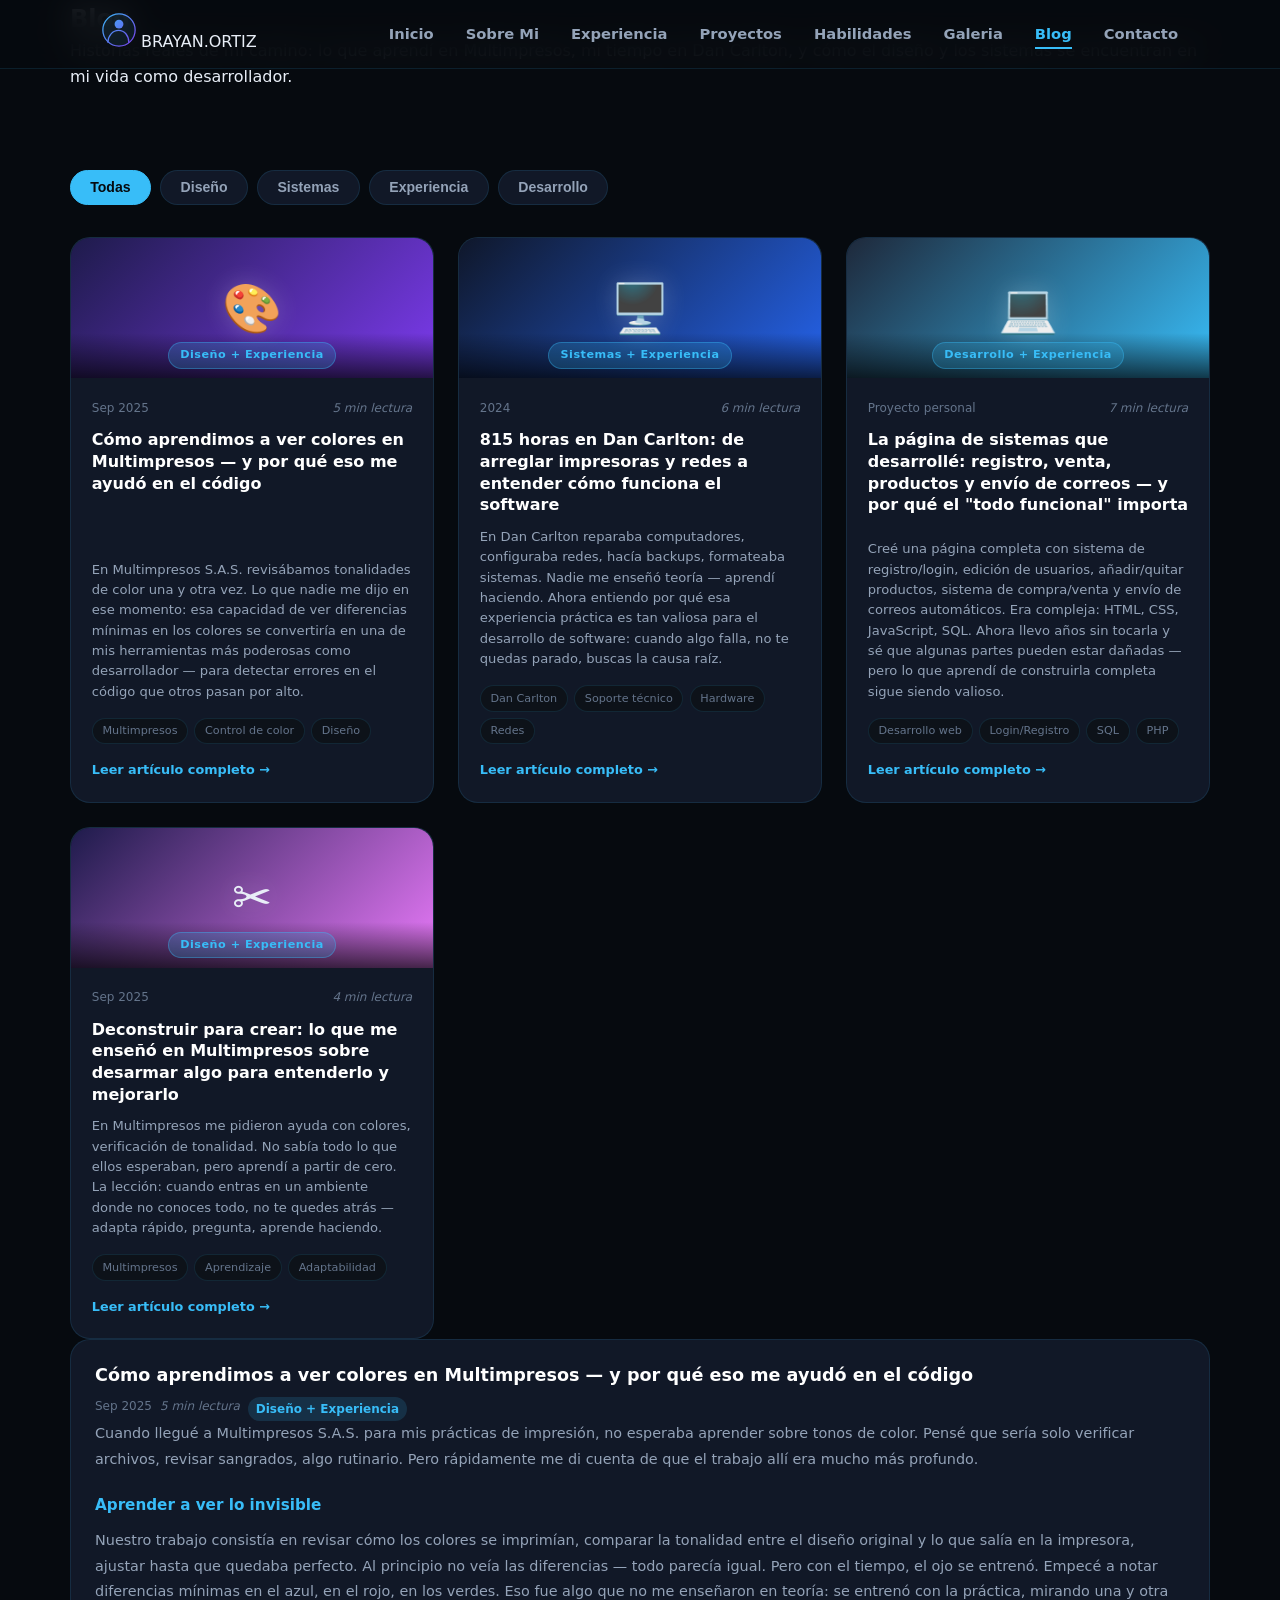
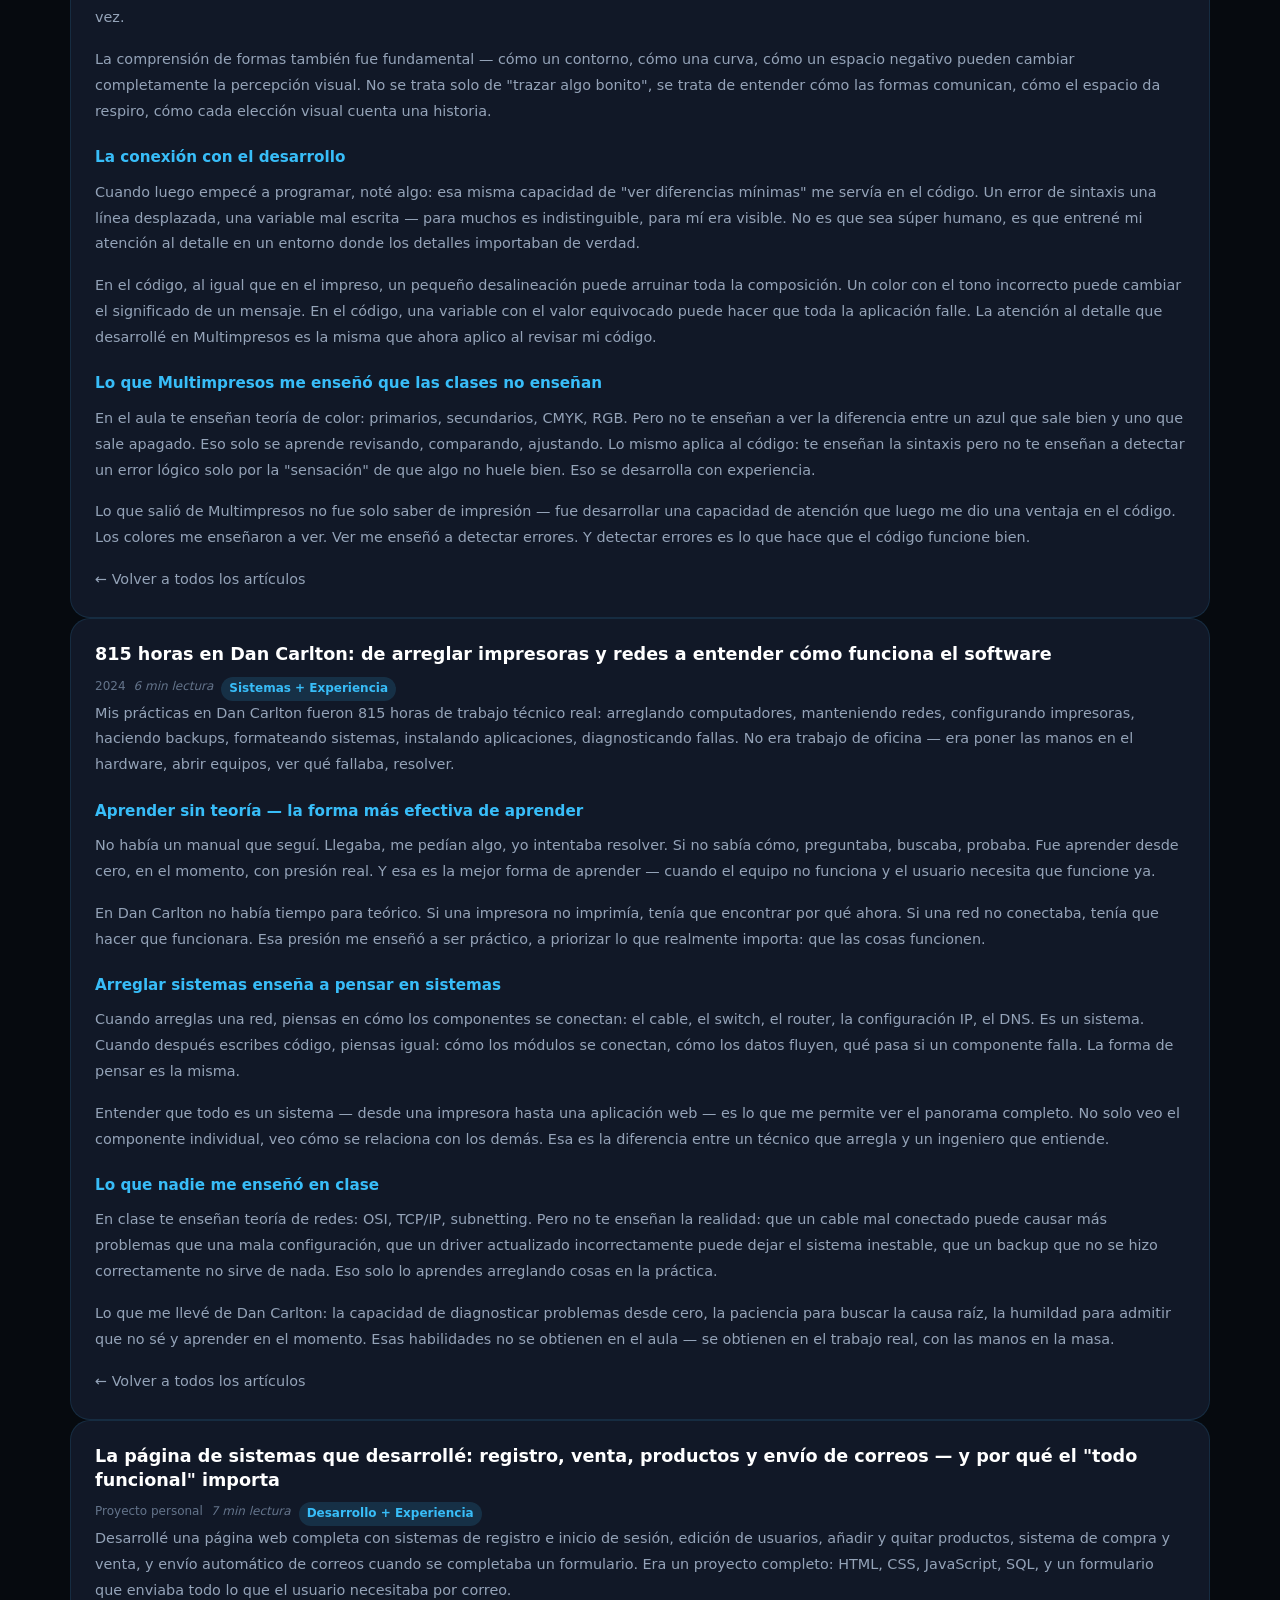
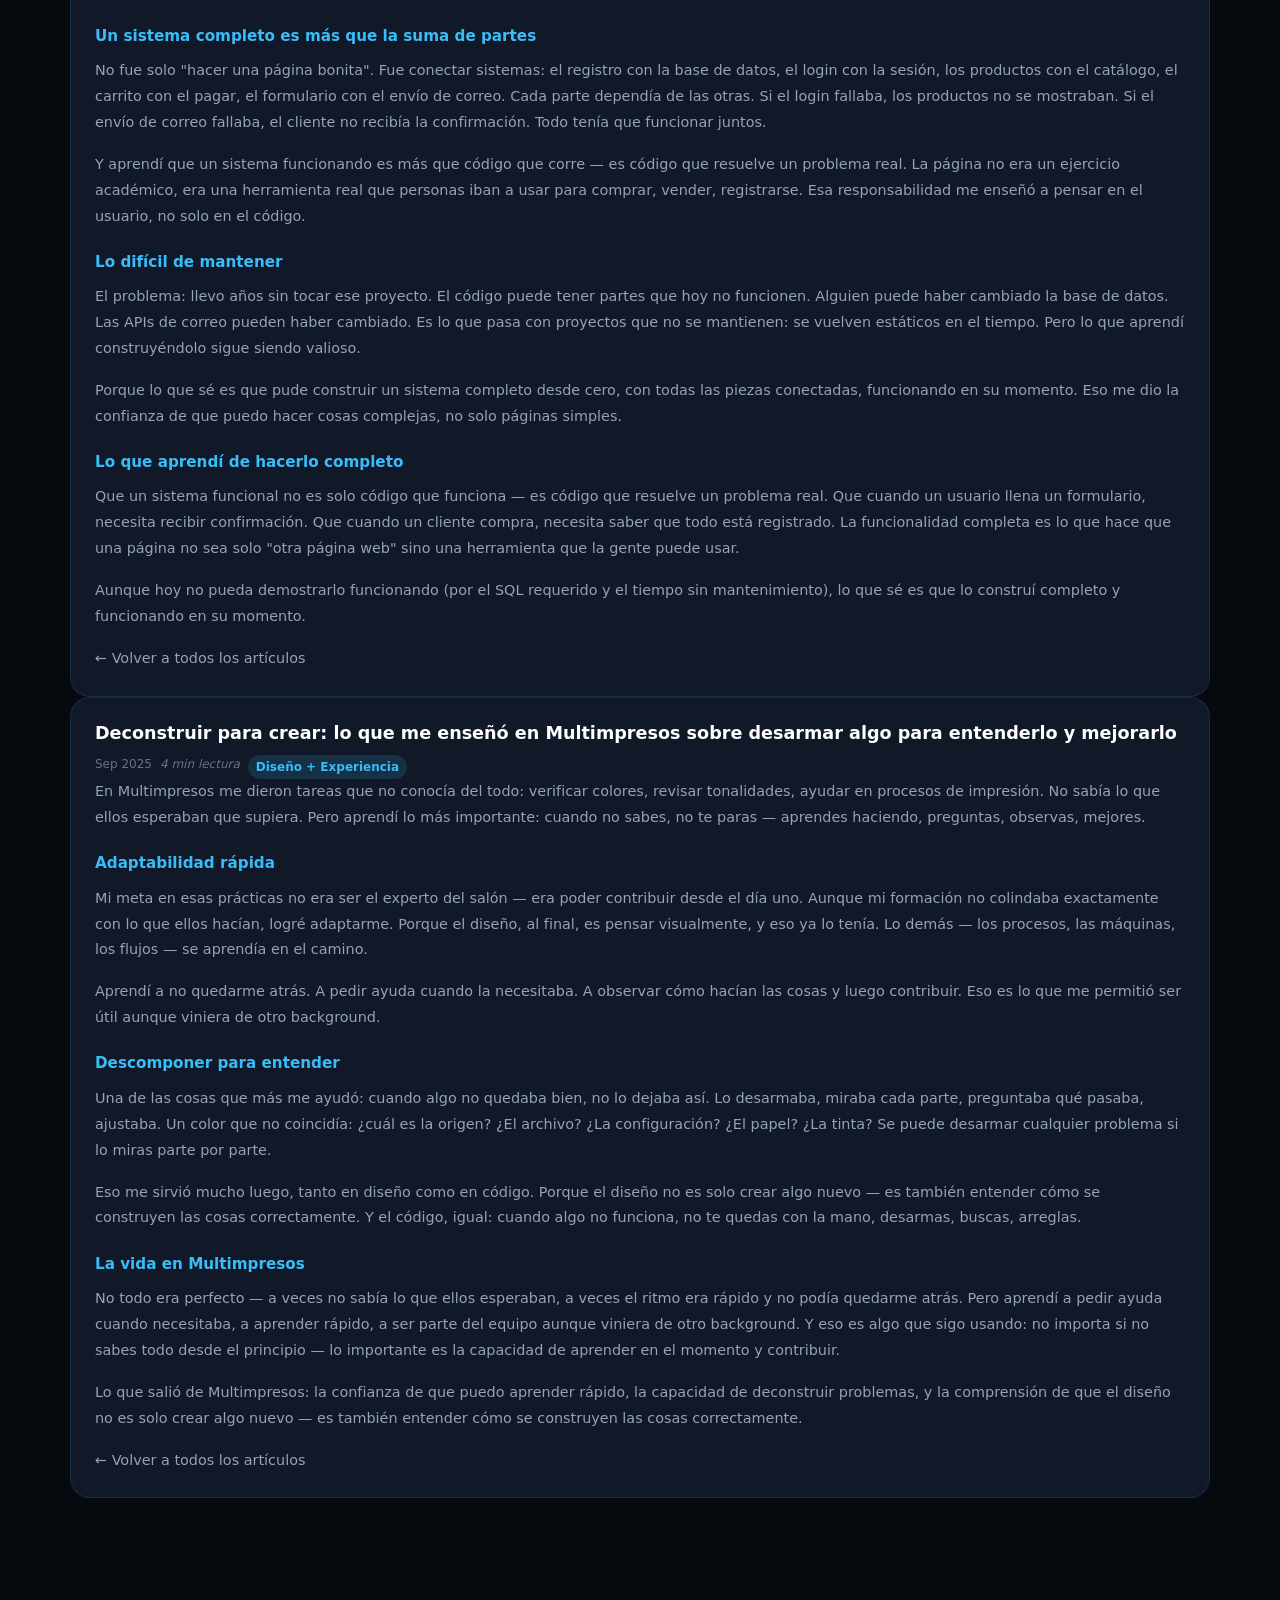
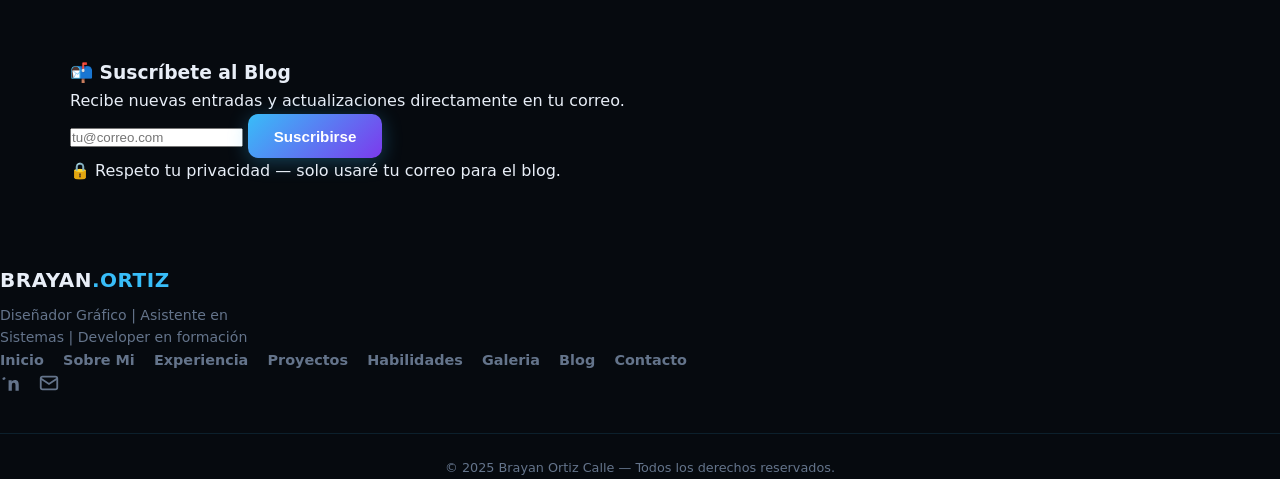
==== blog.html @ 1d266b4c "🔧 Formulario funcional: cambiar Formspree por FormSubmit.co (funciona sin registro, envía directo al" ====
<!DOCTYPE html>
<html lang="es">
<head>
    <meta charset="UTF-8">
    <meta name="viewport" content="width=device-width, initial-scale=1.0">
    <title>Blog — Brayan Ortiz Calle</title>
    <meta name="description" content="Blog de Brayan Ortiz Calle — Experiencias reales: mis prácticas en Multimpresos S.A.S., Dan Carlton, y mi camino entre el diseño gráfico y el desarrollo de software.">
    <link rel="canonical" href="https://brayanortiz906-lab.github.io/brayanortiz906.github.io/blog.html">
    <link rel="stylesheet" href="css/style.css?v=2">
    <meta property="og:title" content="Blog — Brayan Ortiz Calle">
    <meta property="og:description" content="Stories from my real-world experience in design and systems.">
    <meta property="og:type" content="website">
</head>
<body>
    <nav class="navbar">
        <div class="nav-container">
            <a href="index.html" class="nav-logo-link" aria-label="Brayan Ortiz Calle — Inicio">
                <svg class="nav-logo-icon" viewBox="0 0 40 40" width="34" height="34" aria-hidden="true">
                    <defs>
                        <linearGradient id="lg" x1="0" y1="0" x2="40" y2="40" gradientUnits="userSpaceOnUse">
                            <stop offset="0" stop-color="#38bdf8"/>
                            <stop offset="1" stop-color="#7c3aed"/>
                        </linearGradient>
                    </defs>
                    <circle cx="20" cy="20" r="19" stroke="url(#lg)" stroke-width="1.5" fill="rgba(56,189,248,0.08)"/>
                    <circle cx="20" cy="13" r="5.2" fill="url(#lg)"/>
                    <path d="M7 34.5c.1-8 5.6-14 12.5-14s12 5.9 12 13.9" stroke="url(#lg)" stroke-width="1.5" stroke-linecap="round" fill="none"/>
                </svg>
                <span class="nav-logo-text">BRAYAN<span>.ORTIZ</span></span>
            </a>
            <button class="hamburger" id="hamburger" aria-label="Menu">
                <span></span><span></span><span></span>
            </button>
            <ul class="nav-menu" id="navMenu">
                <li><a href="index.html">Inicio</a></li>
                <li><a href="sobre-mi.html">Sobre Mi</a></li>
                <li><a href="experiencia.html">Experiencia</a></li>
                <li><a href="proyectos.html">Proyectos</a></li>
                <li><a href="habilidades.html">Habilidades</a></li>
                <li><a href="galeria.html">Galeria</a></li>
                <li><a href="blog.html" class="active">Blog</a></li>
                <li><a href="contacto.html">Contacto</a></li>
            </ul>
        </div>
    </nav>

    <section class="blog-hero">
        <div class="container">
            <div class="blog-hero-content">
                <h1>Blog</h1>
                <p>Historias reales de mi camino: lo que aprendí en Multimpresos, mi tiempo en Dan Carlton, y cómo el diseño y los sistemas se encuentran en mi vida como desarrollador.</p>
            </div>
        </div>
    </section>

    <section class="section blog-section">
        <div class="container">
            <div class="blog-filters">
                <button class="filter-btn active" data-filter="all">Todas</button>
                <button class="filter-btn" data-filter="diseno">Diseño</button>
                <button class="filter-btn" data-filter="sistemas">Sistemas</button>
                <button class="filter-btn" data-filter="experiencia">Experiencia</button>
                <button class="filter-btn" data-filter="desarrollo">Desarrollo</button>
            </div>

            <div class="blog-grid">
                <article class="blog-card" data-category="diseno experiencia">
                    <div class="blog-card-img" style="background: linear-gradient(135deg, #1e1b4b, #7c3aed);">
                        <span class="blog-icon">🎨</span>
                        <div class="blog-img-overlay">
                            <span class="blog-category-badge">Diseño + Experiencia</span>
                        </div>
                    </div>
                    <div class="blog-card-content">
                        <div class="blog-meta">
                            <span class="blog-date">Sep 2025</span>
                            <span class="blog-read-time">5 min lectura</span>
                        </div>
                        <h3>Cómo aprendimos a ver colores en Multimpresos — y por qué eso me ayudó en el código</h3>
                        <p class="blog-excerpt">
                            En Multimpresos S.A.S. revisábamos tonalidades de color una y otra vez. Lo que nadie me dijo en ese momento: esa capacidad de ver diferencias mínimas en los colores se convertiría en una de mis herramientas más poderosas como desarrollador — para detectar errores en el código que otros pasan por alto.
                        </p>
                        <div class="blog-tags">
                            <span class="blog-tag">Multimpresos</span>
                            <span class="blog-tag">Control de color</span>
                            <span class="blog-tag">Diseño</span>
                        </div>
                        <a href="#art1" class="blog-read-more" onclick="history.back(); return false;">Leer artículo completo →</a>
                    </div>
                </article>
                <article class="blog-card" data-category="sistemas experiencia">
                    <div class="blog-card-img" style="background: linear-gradient(135deg, #0f172a, #2563eb);">
                        <span class="blog-icon">🖥️</span>
                        <div class="blog-img-overlay">
                            <span class="blog-category-badge">Sistemas + Experiencia</span>
                        </div>
                    </div>
                    <div class="blog-card-content">
                        <div class="blog-meta">
                            <span class="blog-date">2024</span>
                            <span class="blog-read-time">6 min lectura</span>
                        </div>
                        <h3>815 horas en Dan Carlton: de arreglar impresoras y redes a entender cómo funciona el software</h3>
                        <p class="blog-excerpt">
                            En Dan Carlton reparaba computadores, configuraba redes, hacía backups, formateaba sistemas. Nadie me enseñó teoría — aprendí haciendo. Ahora entiendo por qué esa experiencia práctica es tan valiosa para el desarrollo de software: cuando algo falla, no te quedas parado, buscas la causa raíz.
                        </p>
                        <div class="blog-tags">
                            <span class="blog-tag">Dan Carlton</span>
                            <span class="blog-tag">Soporte técnico</span>
                            <span class="blog-tag">Hardware</span>
                            <span class="blog-tag">Redes</span>
                        </div>
                        <a href="#art2" class="blog-read-more" onclick="history.back(); return false;">Leer artículo completo →</a>
                    </div>
                </article>
                <article class="blog-card" data-category="desarrollo experiencia">
                    <div class="blog-card-img" style="background: linear-gradient(135deg, #1e293b, #38bdf8);">
                        <span class="blog-icon">💻</span>
                        <div class="blog-img-overlay">
                            <span class="blog-category-badge">Desarrollo + Experiencia</span>
                        </div>
                    </div>
                    <div class="blog-card-content">
                        <div class="blog-meta">
                            <span class="blog-date">Proyecto personal</span>
                            <span class="blog-read-time">7 min lectura</span>
                        </div>
                        <h3>La página de sistemas que desarrollé: registro, venta, productos y envío de correos — y por qué el "todo funcional" importa</h3>
                        <p class="blog-excerpt">
                            Creé una página completa con sistema de registro/login, edición de usuarios, añadir/quitar productos, sistema de compra/venta y envío de correos automáticos. Era compleja: HTML, CSS, JavaScript, SQL. Ahora llevo años sin tocarla y sé que algunas partes pueden estar dañadas — pero lo que aprendí de construirla completa sigue siendo valioso.
                        </p>
                        <div class="blog-tags">
                            <span class="blog-tag">Desarrollo web</span>
                            <span class="blog-tag">Login/Registro</span>
                            <span class="blog-tag">SQL</span>
                            <span class="blog-tag">PHP</span>
                        </div>
                        <a href="#art3" class="blog-read-more" onclick="history.back(); return false;">Leer artículo completo →</a>
                    </div>
                </article>
                <article class="blog-card" data-category="diseno experiencia">
                    <div class="blog-card-img" style="background: linear-gradient(135deg, #1e1b4b, #e879f9);">
                        <span class="blog-icon">✂️</span>
                        <div class="blog-img-overlay">
                            <span class="blog-category-badge">Diseño + Experiencia</span>
                        </div>
                    </div>
                    <div class="blog-card-content">
                        <div class="blog-meta">
                            <span class="blog-date">Sep 2025</span>
                            <span class="blog-read-time">4 min lectura</span>
                        </div>
                        <h3>Deconstruir para crear: lo que me enseñó en Multimpresos sobre desarmar algo para entenderlo y mejorarlo</h3>
                        <p class="blog-excerpt">
                            En Multimpresos me pidieron ayuda con colores, verificación de tonalidad. No sabía todo lo que ellos esperaban, pero aprendí a partir de cero. La lección: cuando entras en un ambiente donde no conoces todo, no te quedes atrás — adapta rápido, pregunta, aprende haciendo.
                        </p>
                        <div class="blog-tags">
                            <span class="blog-tag">Multimpresos</span>
                            <span class="blog-tag">Aprendizaje</span>
                            <span class="blog-tag">Adaptabilidad</span>
                        </div>
                        <a href="#art4" class="blog-read-more" onclick="history.back(); return false;">Leer artículo completo →</a>
                    </div>
                </article>
            </div>

            <div class="blog-full-articles">
                <article class="full-article" id="art1">
                    <h2>Cómo aprendimos a ver colores en Multimpresos — y por qué eso me ayudó en el código</h2>
                    <div class="article-meta-full">
                        <span class="blog-date">Sep 2025</span>
                        <span class="blog-read-time">5 min lectura</span>
                        <span class="blog-category">Diseño + Experiencia</span>
                    </div>
                    <div class="article-body">
                        <p>Cuando llegué a Multimpresos S.A.S. para mis prácticas de impresión, no esperaba aprender sobre tonos de color. Pensé que sería solo verificar archivos, revisar sangrados, algo rutinario. Pero rápidamente me di cuenta de que el trabajo allí era mucho más profundo.</p>
                        <h3>Aprender a ver lo invisible</h3>
                        <p>Nuestro trabajo consistía en revisar cómo los colores se imprimían, comparar la tonalidad entre el diseño original y lo que salía en la impresora, ajustar hasta que quedaba perfecto. Al principio no veía las diferencias — todo parecía igual. Pero con el tiempo, el ojo se entrenó. Empecé a notar diferencias mínimas en el azul, en el rojo, en los verdes. Eso fue algo que no me enseñaron en teoría: se entrenó con la práctica, mirando una y otra vez.</p>
                        <p>La comprensión de formas también fue fundamental — cómo un contorno, cómo una curva, cómo un espacio negativo pueden cambiar completamente la percepción visual. No se trata solo de "trazar algo bonito", se trata de entender cómo las formas comunican, cómo el espacio da respiro, cómo cada elección visual cuenta una historia.</p>
                        <h3>La conexión con el desarrollo</h3>
                        <p>Cuando luego empecé a programar, noté algo: esa misma capacidad de "ver diferencias mínimas" me servía en el código. Un error de sintaxis una línea desplazada, una variable mal escrita — para muchos es indistinguible, para mí era visible. No es que sea súper humano, es que entrené mi atención al detalle en un entorno donde los detalles importaban de verdad.</p>
                        <p>En el código, al igual que en el impreso, un pequeño desalineación puede arruinar toda la composición. Un color con el tono incorrecto puede cambiar el significado de un mensaje. En el código, una variable con el valor equivocado puede hacer que toda la aplicación falle. La atención al detalle que desarrollé en Multimpresos es la misma que ahora aplico al revisar mi código.</p>
                        <h3>Lo que Multimpresos me enseñó que las clases no enseñan</h3>
                        <p>En el aula te enseñan teoría de color: primarios, secundarios, CMYK, RGB. Pero no te enseñan a ver la diferencia entre un azul que sale bien y uno que sale apagado. Eso solo se aprende revisando, comparando, ajustando. Lo mismo aplica al código: te enseñan la sintaxis pero no te enseñan a detectar un error lógico solo por la "sensación" de que algo no huele bien. Eso se desarrolla con experiencia.</p>
                        <p>Lo que salió de Multimpresos no fue solo saber de impresión — fue desarrollar una capacidad de atención que luego me dio una ventaja en el código. Los colores me enseñaron a ver. Ver me enseñó a detectar errores. Y detectar errores es lo que hace que el código funcione bien.</p>
                        <a href="#" class="article-back" onclick="history.back(); return false;">← Volver a todos los artículos</a>
                    </div>
                </article>
                <article class="full-article" id="art2">
                    <h2>815 horas en Dan Carlton: de arreglar impresoras y redes a entender cómo funciona el software</h2>
                    <div class="article-meta-full">
                        <span class="blog-date">2024</span>
                        <span class="blog-read-time">6 min lectura</span>
                        <span class="blog-category">Sistemas + Experiencia</span>
                    </div>
                    <div class="article-body">
                        <p>Mis prácticas en Dan Carlton fueron 815 horas de trabajo técnico real: arreglando computadores, manteniendo redes, configurando impresoras, haciendo backups, formateando sistemas, instalando aplicaciones, diagnosticando fallas. No era trabajo de oficina — era poner las manos en el hardware, abrir equipos, ver qué fallaba, resolver.</p>
                        <h3>Aprender sin teoría — la forma más efectiva de aprender</h3>
                        <p>No había un manual que seguí. Llegaba, me pedían algo, yo intentaba resolver. Si no sabía cómo, preguntaba, buscaba, probaba. Fue aprender desde cero, en el momento, con presión real. Y esa es la mejor forma de aprender — cuando el equipo no funciona y el usuario necesita que funcione ya.</p>
                        <p>En Dan Carlton no había tiempo para teórico. Si una impresora no imprimía, tenía que encontrar por qué ahora. Si una red no conectaba, tenía que hacer que funcionara. Esa presión me enseñó a ser práctico, a priorizar lo que realmente importa: que las cosas funcionen.</p>
                        <h3>Arreglar sistemas enseña a pensar en sistemas</h3>
                        <p>Cuando arreglas una red, piensas en cómo los componentes se conectan: el cable, el switch, el router, la configuración IP, el DNS. Es un sistema. Cuando después escribes código, piensas igual: cómo los módulos se conectan, cómo los datos fluyen, qué pasa si un componente falla. La forma de pensar es la misma.</p>
                        <p>Entender que todo es un sistema — desde una impresora hasta una aplicación web — es lo que me permite ver el panorama completo. No solo veo el componente individual, veo cómo se relaciona con los demás. Esa es la diferencia entre un técnico que arregla y un ingeniero que entiende.</p>
                        <h3>Lo que nadie me enseñó en clase</h3>
                        <p>En clase te enseñan teoría de redes: OSI, TCP/IP, subnetting. Pero no te enseñan la realidad: que un cable mal conectado puede causar más problemas que una mala configuración, que un driver actualizado incorrectamente puede dejar el sistema inestable, que un backup que no se hizo correctamente no sirve de nada. Eso solo lo aprendes arreglando cosas en la práctica.</p>
                        <p>Lo que me llevé de Dan Carlton: la capacidad de diagnosticar problemas desde cero, la paciencia para buscar la causa raíz, la humildad para admitir que no sé y aprender en el momento. Esas habilidades no se obtienen en el aula — se obtienen en el trabajo real, con las manos en la masa.</p>
                        <a href="#" class="article-back" onclick="history.back(); return false;">← Volver a todos los artículos</a>
                    </div>
                </article>
                <article class="full-article" id="art3">
                    <h2>La página de sistemas que desarrollé: registro, venta, productos y envío de correos — y por qué el "todo funcional" importa</h2>
                    <div class="article-meta-full">
                        <span class="blog-date">Proyecto personal</span>
                        <span class="blog-read-time">7 min lectura</span>
                        <span class="blog-category">Desarrollo + Experiencia</span>
                    </div>
                    <div class="article-body">
                        <p>Desarrollé una página web completa con sistemas de registro e inicio de sesión, edición de usuarios, añadir y quitar productos, sistema de compra y venta, y envío automático de correos cuando se completaba un formulario. Era un proyecto completo: HTML, CSS, JavaScript, SQL, y un formulario que enviaba todo lo que el usuario necesitaba por correo.</p>
                        <h3>Un sistema completo es más que la suma de partes</h3>
                        <p>No fue solo "hacer una página bonita". Fue conectar sistemas: el registro con la base de datos, el login con la sesión, los productos con el catálogo, el carrito con el pagar, el formulario con el envío de correo. Cada parte dependía de las otras. Si el login fallaba, los productos no se mostraban. Si el envío de correo fallaba, el cliente no recibía la confirmación. Todo tenía que funcionar juntos.</p>
                        <p>Y aprendí que un sistema funcionando es más que código que corre — es código que resuelve un problema real. La página no era un ejercicio académico, era una herramienta real que personas iban a usar para comprar, vender, registrarse. Esa responsabilidad me enseñó a pensar en el usuario, no solo en el código.</p>
                        <h3>Lo difícil de mantener</h3>
                        <p>El problema: llevo años sin tocar ese proyecto. El código puede tener partes que hoy no funcionen. Alguien puede haber cambiado la base de datos. Las APIs de correo pueden haber cambiado. Es lo que pasa con proyectos que no se mantienen: se vuelven estáticos en el tiempo. Pero lo que aprendí construyéndolo sigue siendo valioso.</p>
                        <p>Porque lo que sé es que pude construir un sistema completo desde cero, con todas las piezas conectadas, funcionando en su momento. Eso me dio la confianza de que puedo hacer cosas complejas, no solo páginas simples.</p>
                        <h3>Lo que aprendí de hacerlo completo</h3>
                        <p>Que un sistema funcional no es solo código que funciona — es código que resuelve un problema real. Que cuando un usuario llena un formulario, necesita recibir confirmación. Que cuando un cliente compra, necesita saber que todo está registrado. La funcionalidad completa es lo que hace que una página no sea solo "otra página web" sino una herramienta que la gente puede usar.</p>
                        <p>Aunque hoy no pueda demostrarlo funcionando (por el SQL requerido y el tiempo sin mantenimiento), lo que sé es que lo construí completo y funcionando en su momento.</p>
                        <a href="#" class="article-back" onclick="history.back(); return false;">← Volver a todos los artículos</a>
                    </div>
                </article>
                <article class="full-article" id="art4">
                    <h2>Deconstruir para crear: lo que me enseñó en Multimpresos sobre desarmar algo para entenderlo y mejorarlo</h2>
                    <div class="article-meta-full">
                        <span class="blog-date">Sep 2025</span>
                        <span class="blog-read-time">4 min lectura</span>
                        <span class="blog-category">Diseño + Experiencia</span>
                    </div>
                    <div class="article-body">
                        <p>En Multimpresos me dieron tareas que no conocía del todo: verificar colores, revisar tonalidades, ayudar en procesos de impresión. No sabía lo que ellos esperaban que supiera. Pero aprendí lo más importante: cuando no sabes, no te paras — aprendes haciendo, preguntas, observas, mejores.</p>
                        <h3>Adaptabilidad rápida</h3>
                        <p>Mi meta en esas prácticas no era ser el experto del salón — era poder contribuir desde el día uno. Aunque mi formación no colindaba exactamente con lo que ellos hacían, logré adaptarme. Porque el diseño, al final, es pensar visualmente, y eso ya lo tenía. Lo demás — los procesos, las máquinas, los flujos — se aprendía en el camino.</p>
                        <p>Aprendí a no quedarme atrás. A pedir ayuda cuando la necesitaba. A observar cómo hacían las cosas y luego contribuir. Eso es lo que me permitió ser útil aunque viniera de otro background.</p>
                        <h3>Descomponer para entender</h3>
                        <p>Una de las cosas que más me ayudó: cuando algo no quedaba bien, no lo dejaba así. Lo desarmaba, miraba cada parte, preguntaba qué pasaba, ajustaba. Un color que no coincidía: ¿cuál es la origen? ¿El archivo? ¿La configuración? ¿El papel? ¿La tinta? Se puede desarmar cualquier problema si lo miras parte por parte.</p>
                        <p>Eso me sirvió mucho luego, tanto en diseño como en código. Porque el diseño no es solo crear algo nuevo — es también entender cómo se construyen las cosas correctamente. Y el código, igual: cuando algo no funciona, no te quedas con la mano, desarmas, buscas, arreglas.</p>
                        <h3>La vida en Multimpresos</h3>
                        <p>No todo era perfecto — a veces no sabía lo que ellos esperaban, a veces el ritmo era rápido y no podía quedarme atrás. Pero aprendí a pedir ayuda cuando necesitaba, a aprender rápido, a ser parte del equipo aunque viniera de otro background. Y eso es algo que sigo usando: no importa si no sabes todo desde el principio — lo importante es la capacidad de aprender en el momento y contribuir.</p>
                        <p>Lo que salió de Multimpresos: la confianza de que puedo aprender rápido, la capacidad de deconstruir problemas, y la comprensión de que el diseño no es solo crear algo nuevo — es también entender cómo se construyen las cosas correctamente.</p>
                        <a href="#" class="article-back" onclick="history.back(); return false;">← Volver a todos los artículos</a>
                    </div>
                </article>
            </div>
        </div>
    </section>

    <!-- Newsletter -->
    <section class="section newsletter-section">
        <div class="container">
            <div class="newsletter-card">
                <h3>📬 Suscríbete al Blog</h3>
                <p>Recibe nuevas entradas y actualizaciones directamente en tu correo.</p>
                <form action="https://formsubmit.co/ortizcallebrayanalejadro@gmail.com" method="POST" class="newsletter-form">
                    <input type="hidden" name="_subject" value="Nueva suscripción al blog de Brayan Ortiz Calle">
                    <input type="hidden" name="_captcha" value="false">
                    <input type="hidden" name="_next" value="https://brayanortiz906-lab.github.io/brayanortiz906.github.io/blog.html?suscrito=1">
                    <div class="newsletter-input-group">
                        <input type="email" name="email" placeholder="tu@correo.com" required class="newsletter-input">
                        <button type="submit" class="btn btn-primary newsletter-btn">Suscribirse</button>
                    </div>
                    <p class="newsletter-note">🔒 Respeto tu privacidad — solo usaré tu correo para el blog.</p>
                </form>
            </div>
        </div>
    </section>
                <div class="footer-brand">
                    <a href="index.html" class="nav-logo">BRAYAN<span>.ORTIZ</span></a>
                    <p>Diseñador Gráfico | Asistente en Sistemas | Developer en formación</p>
                </div>
                <div class="footer-links">
                    <a href="index.html">Inicio</a>
                    <a href="sobre-mi.html">Sobre Mi</a>
                    <a href="experiencia.html">Experiencia</a>
                    <a href="proyectos.html">Proyectos</a>
                    <a href="habilidades.html">Habilidades</a>
                    <a href="galeria.html">Galeria</a>
                    <a href="blog.html">Blog</a>
                    <a href="contacto.html">Contacto</a>
                </div>
                <div class="footer-social">
                    <a href="https://www.linkedin.com/in/brayan-alejandro-ortiz-calle-86077b2bb" target="_blank" rel="noopener" aria-label="LinkedIn">
                        <svg viewBox="0 0 24 24" width="22" height="22" fill="currentColor"><path d="M20.447 20.452h-3.554v-5.569c0-1.328-.027-3.037-1.852-3.037-1.853 0-2.136 1.445-2.136 2.939v5.667H9.351V9h3.414v1.561h.046c.477-.9 1.637-1.85 3.37-1.85 3.601 0 4.267 2.37 4.267 5.455v6.286zM5.337 7.433c0 .718-.587 1.291-1.351 1.291-.764 0-1.35-.573-1.35-1.291 0-.717.586-1.29.764-1.291.176-.001.351-.075.526-.182.175-.108.45-.13.696-.13.717 0 1.351.573 1.351 1.291 0 .718-.587 1.291-1.351 1.291z"/></svg>
                    </a>
                    <a href="mailto:ortizcallebrayanalejadro@gmail.com" aria-label="Email">
                        <svg viewBox="0 0 24 24" width="22" height="22" fill="none" stroke="currentColor" stroke-width="2"><rect x="3" y="5" width="18" height="14" rx="2"/><path d="M3 7l9 6 9-6"/></svg>
                    </a>
                </div>
            </div>
            <p class="footer-copy">© 2025 Brayan Ortiz Calle — Todos los derechos reservados.</p>
        </div>
    </footer>

    <script src="js/main.js"></script>
    <script src="js/blog-filters.js"></script>
</body>
</html>
---- css/style.css ----
/* ═══════════════════════════════════════
   Brayan Ortiz Calle — Portafolio V2
   Tema: Aventurero / Gaming / Vehicles
   ═══════════════════════════════════════ */

:root {
    --bg-primary: #060a0f;
    --bg-secondary: #0d1219;
    --bg-card: #111827;
    --bg-card-hover: #1a2332;
    --text-primary: #e8eef7;
    --text-secondary: #94a3b8;
    --text-muted: #64748b;
    --accent: #38bdf8;
    --accent2: #7c3aed;
    --accent3: #f59e0b;
    --accent-glow: rgba(56, 189, 248, 0.15);
    --danger: #ef4444;
    --success: #22c55e;
    --border: rgba(56, 189, 248, 0.12);
    --border-hover: rgba(56, 189, 248, 0.35);
    --radius: 14px;
    --radius-lg: 20px;
    --font-main: 'Segoe UI', system-ui, -apple-system, sans-serif;
    --max-width: 1140px;
}

/* ═══ RESET & BASE ═══ */
*, *::before, *::after { margin: 0; padding: 0; box-sizing: border-box; }
html { scroll-behavior: smooth; }
body {
    font-family: var(--font-main);
    background: var(--bg-primary);
    color: var(--text-primary);
    line-height: 1.6;
    overflow-x: hidden;
}
a { color: inherit; text-decoration: none; transition: .25s; }
img { max-width: 100%; display: block; }
ul { list-style: none; }
.container { width: 92%; max-width: var(--max-width); margin: 0 auto; }
.section { padding: 5rem 0; }

/* ═══ SCROLLBAR ═══ */
::-webkit-scrollbar { width: 8px; }
::-webkit-scrollbar-track { background: var(--bg-primary); }
::-webkit-scrollbar-thumb { background: var(--accent); border-radius: 4px; }
::-webkit-scrollbar-thumb:hover { background: var(--accent2); }

/* ═══ SELECTION ═══ */
::selection { background: var(--accent); color: var(--bg-primary); }

/* ═══ NAVBAR ═══ */
.navbar {
    position: fixed;
    top: 0;
    left: 0;
    right: 0;
    z-index: 1000;
    background: rgba(6, 10, 15, 0.85);
    backdrop-filter: blur(16px);
    border-bottom: 1px solid var(--border);
    padding: 0 0;
}
.nav-container {
    max-width: var(--max-width);
    margin: 0 auto;
    padding: 0 2rem;
    display: flex;
    align-items: center;
    justify-content: space-between;
    height: 68px;
}
.nav-logo {
    font-size: 1.25rem;
    font-weight: 800;
    letter-spacing: 0.5px;
}
.nav-logo span { color: var(--accent); }
.nav-menu { display: flex; gap: 2rem; }
.nav-menu a {
    color: var(--text-secondary);
    font-weight: 600;
    font-size: 0.92rem;
    position: relative;
    padding: 0.3rem 0;
}
.nav-menu a::after {
    content: '';
    position: absolute;
    bottom: -2px;
    left: 0;
    width: 0;
    height: 2px;
    background: var(--accent);
    transition: width .25s;
}
.nav-menu a:hover, .nav-menu a.active { color: var(--accent); }
.nav-menu a:hover::after, .nav-menu a.active::after { width: 100%; }

.hamburger {
    display: none;
    flex-direction: column;
    gap: 5px;
    cursor: pointer;
    padding: 4px;
    z-index: 1001;
}
.hamburger span {
    width: 26px;
    height: 2px;
    background: var(--text-primary);
    border-radius: 2px;
    transition: .3s;
}
.hamburger.active span:nth-child(1) { transform: rotate(45deg) translate(5px, 5px); }
.hamburger.active span:nth-child(2) { opacity: 0; }
.hamburger.active span:nth-child(3) { transform: rotate(-45deg) translate(5px, -5px); }

/* ═══ HERO ═══ */
.hero {
    min-height: 100vh;
    display: flex;
    align-items: center;
    justify-content: center;
    position: relative;
    background: var(--bg-primary);
    padding: 8rem 0 4rem;
    overflow: hidden;
}
.hero::before {
    content: '';
    position: absolute;
    top: -50%;
    left: -50%;
    width: 200%;
    height: 200%;
    background:
        radial-gradient(ellipse at 20% 50%, rgba(56, 189, 248, 0.08) 0%, transparent 50%),
        radial-gradient(ellipse at 80% 20%, rgba(124, 58, 237, 0.06) 0%, transparent 50%),
        radial-gradient(ellipse at 50% 80%, rgba(245, 158, 11, 0.05) 0%, transparent 50%);
    animation: heroBgShift 20s ease-in-out infinite alternate;
    pointer-events: none;
}
@keyframes heroBgShift {
    0% { transform: translate(0, 0) rotate(0deg); }
    100% { transform: translate(-5%, -5%) rotate(3deg); }
}

/* Particles canvas */
#particles {
    position: absolute;
    top: 0;
    left: 0;
    width: 100%;
    height: 100%;
    pointer-events: none;
    z-index: 0;
}

.hero-content {
    position: relative;
    z-index: 1;
    display: grid;
    grid-template-columns: 1fr 1fr;
    gap: 4rem;
    align-items: center;
    width: 100%;
}
.hero-text { max-width: 600px; }
.hero-badge {
    display: inline-block;
    background: var(--accent-glow);
    border: 1px solid var(--border-hover);
    color: var(--accent);
    padding: 0.4rem 1rem;
    border-radius: 999px;
    font-size: 0.82rem;
    font-weight: 700;
    letter-spacing: 0.5px;
    margin-bottom: 1.5rem;
    animation: fadeInUp 0.6s ease forwards;
}
.hero-text h1 {
    font-size: clamp(2.2rem, 5vw, 3.5rem);
    line-height: 1.1;
    margin-bottom: 0.5rem;
    animation: fadeInUp 0.6s 0.1s ease both;
}
.hero-text h1 .highlight {
    background: linear-gradient(135deg, var(--accent), var(--accent2));
    -webkit-background-clip: text;
    -webkit-text-fill-color: transparent;
    background-clip: text;
}
.subtitle {
    font-size: clamp(1rem, 2vw, 1.2rem);
    color: var(--text-secondary);
    font-weight: 500;
    margin-bottom: 0.8rem;
    animation: fadeInUp 0.6s 0.2s ease both;
}
.tagline {
    color: var(--text-muted);
    font-size: 1.05rem;
    max-width: 500px;
    margin-bottom: 2rem;
    font-style: italic;
    border-left: 3px solid var(--accent);
    padding-left: 1rem;
    animation: fadeInUp 0.6s 0.3s ease both;
}
.hero-buttons {
    display: flex;
    gap: 1rem;
    flex-wrap: wrap;
    margin-bottom: 2.5rem;
    animation: fadeInUp 0.6s 0.4s ease both;
}
.btn {
    display: inline-flex;
    align-items: center;
    gap: 0.5rem;
    padding: 0.85rem 1.6rem;
    border-radius: 10px;
    font-weight: 700;
    font-size: 0.95rem;
    transition: all .25s;
    border: none;
    cursor: pointer;
}
.btn-primary {
    background: linear-gradient(135deg, var(--accent), var(--accent2));
    color: #fff;
    box-shadow: 0 4px 20px rgba(56, 189, 248, 0.3);
}
.btn-primary:hover {
    transform: translateY(-3px);
    box-shadow: 0 8px 30px rgba(56, 189, 248, 0.45);
}
.btn-secondary {
    background: transparent;
    border: 1.5px solid var(--border-hover);
    color: var(--text-primary);
}
.btn-secondary:hover {
    border-color: var(--accent);
    color: var(--accent);
    transform: translateY(-3px);
}

.hero-stats {
    display: flex;
    gap: 1.5rem;
    animation: fadeInUp 0.6s 0.5s ease both;
}
.hero-stats .stat {
    background: rgba(17, 24, 39, 0.6);
    border: 1px solid var(--border);
    border-radius: 12px;
    padding: 0.9rem 1.5rem;
    text-align: center;
    min-width: 110px;
}
.hero-stats .stat strong {
    display: block;
    font-size: 1.5rem;
    color: var(--accent);
}
.hero-stats .stat span {
    font-size: 0.82rem;
    color: var(--text-muted);
    margin-top: 0.2rem;
}

/* Hero image */
.hero-image { position: relative; animation: fadeInUp 0.6s 0.3s ease both; }
.image-wrapper {
    position: relative;
    display: inline-block;
}
.profile-img {
    width: 320px;
    height: 380px;
    object-fit: cover;
    border-radius: 20px;
    border: 3px solid var(--border-hover);
    box-shadow: 0 20px 60px rgba(0, 0, 0, 0.5);
    background: #1e293b;
    transition: transform .4s;
}
.profile-img:hover { transform: scale(1.02); }
.image-badge {
    position: absolute;
    bottom: -12px;
    left: 50%;
    transform: translateX(-50%);
    background: var(--bg-card);
    border: 1px solid var(--border);
    padding: 0.4rem 1rem;
    border-radius: 999px;
    font-size: 0.82rem;
    font-weight: 600;
    color: var(--accent);
    white-space: nowrap;
}

.float-badge {
    position: absolute;
    background: var(--bg-card);
    border: 1px solid var(--border);
    border-radius: 12px;
    padding: 0.5rem 1rem;
    font-size: 0.82rem;
    font-weight: 600;
    color: var(--text-primary);
    box-shadow: 0 8px 24px rgba(0, 0, 0, 0.4);
    animation: float 3s ease-in-out infinite;
    white-space: nowrap;
}
.float-1 { top: 10%; right: -10%; animation-delay: 0s; }
.float-2 { top: 55%; right: -15%; animation-delay: 0.5s; }
.float-3 { bottom: 15%; right: -10%; animation-delay: 1s; }
@keyframes float {
    0%, 100% { transform: translateY(0); }
    50% { transform: translateY(-10px); }
}

.scroll-indicator {
    position: absolute;
    bottom: 2rem;
    left: 50%;
    transform: translateX(-50%);
    display: flex;
    flex-direction: column;
    align-items: center;
    gap: 0.5rem;
    color: var(--text-muted);
    font-size: 0.75rem;
    letter-spacing: 2px;
    text-transform: uppercase;
    animation: bounce 2s infinite;
}
.mouse {
    width: 24px;
    height: 38px;
    border: 2px solid var(--text-muted);
    border-radius: 12px;
    position: relative;
}
.wheel {
    width: 4px;
    height: 8px;
    background: var(--accent);
    border-radius: 2px;
    position: absolute;
    top: 6px;
    left: 50%;
    transform: translateX(-50%);
    animation: scrollWheel 2s infinite;
}
@keyframes scrollWheel {
    0% { opacity: 1; transform: translateX(-50%) translateY(0); }
    100% { opacity: 0; transform: translateX(-50%) translateY(14px); }
}
@keyframes bounce {
    0%, 100% { transform: translateX(-50%) translateY(0); }
    50% { transform: translateX(-50%) translateY(-6px); }
}
@keyframes fadeInUp {
    from { opacity: 0; transform: translateY(25px); }
    to { opacity: 1; transform: translateY(0); }
}

/* ═══ SKILLS MINI ═══ */
.skills-mini {
    background: var(--bg-secondary);
    border-top: 1px solid var(--border);
    border-bottom: 1px solid var(--border);
    padding: 1.5rem 0;
}
.skills-label {
    text-align: center;
    color: var(--text-muted);
    font-size: 0.85rem;
    text-transform: uppercase;
    letter-spacing: 2px;
    margin-bottom: 1rem;
}
.skills-chips {
    display: flex;
    flex-wrap: wrap;
    justify-content: center;
    gap: 0.6rem;
}
.chip {
    background: var(--bg-card);
    border: 1px solid var(--border);
    color: var(--text-secondary);
    padding: 0.5rem 1rem;
    border-radius: 999px;
    font-size: 0.85rem;
    font-weight: 600;
    transition: all .2s;
}
.chip:hover {
    border-color: var(--accent);
    color: var(--accent);
    transform: translateY(-2px);
    box-shadow: 0 4px 12px rgba(56, 189, 248, 0.15);
}

/* ═══ SECTION HEADER ═══ */
.section-header {
    text-align: center;
    margin-bottom: 3rem;
}
.section-header h2 {
    font-size: clamp(1.8rem, 3.5vw, 2.2rem);
    margin-bottom: 0.5rem;
}
.section-header h2::after {
    content: '';
    display: block;
    width: 60px;
    height: 4px;
    background: linear-gradient(90deg, var(--accent), var(--accent2));
    margin: 0.7rem auto 0;
    border-radius: 2px;
}
.section-header p {
    color: var(--text-muted);
    font-size: 1.05rem;
    max-width: 550px;
    margin: 0 auto;
}

/* ═══ FEATURED PROJECTS ═══ */
.featured { background: var(--bg-primary); }
.projects-grid {
    display: grid;
    grid-template-columns: repeat(auto-fit, minmax(280px, 1fr));
    gap: 1.5rem;
}
.project-card {
    background: linear-gradient(180deg, var(--bg-card), var(--bg-secondary));
    border: 1px solid var(--border);
    border-radius: var(--radius-lg);
    overflow: hidden;
    transition: all .3s;
    cursor: pointer;
}
.project-card:hover {
    transform: translateY(-8px);
    border-color: var(--border-hover);
    box-shadow: 0 20px 50px rgba(0, 0, 0, 0.4);
}
.project-img {
    height: 180px;
    display: flex;
    align-items: center;
    justify-content: center;
    font-size: 3.5rem;
}
.project-info { padding: 1.3rem; }
.project-info h3 { font-size: 1.15rem; margin-bottom: 0.3rem; }
.project-info p {
    color: var(--text-muted);
    font-size: 0.9rem;
    margin-bottom: 0.8rem;
}
.proj-link {
    color: var(--accent);
    font-weight: 700;
    font-size: 0.9rem;
    display: inline-flex;
    align-items: center;
    gap: 0.3rem;
}
.proj-link:hover { gap: 0.6rem; }

/* ═══ QUOTE SECTION ═══ */
.quote-section {
    background: var(--bg-secondary);
    border-top: 1px solid var(--border);
    border-bottom: 1px solid var(--border);
    padding: 3rem 0;
}
.quote-card {
    max-width: 700px;
    margin: 0 auto;
    text-align: center;
    padding: 2rem;
    background: rgba(17, 24, 39, 0.4);
    border: 1px solid var(--border);
    border-radius: var(--radius-lg);
}
.quote-card .quote-mark {
    font-size: 4rem;
    color: var(--accent);
    line-height: 1;
    opacity: 0.4;
}
.quote-card p {
    font-size: 1.15rem;
    font-style: italic;
    margin: 0.5rem 0 1rem;
    color: var(--text-primary);
}
.quote-card cite {
    color: var(--accent);
    font-weight: 700;
    font-style: normal;
    font-size: 0.9rem;
}

/* ═══ FOOTER ═══ */
.footer {
    background: var(--bg-secondary);
    border-top: 1px solid var(--border);
    padding: 3rem 0 1.5rem;
}
.footer-content {
    display: flex;
    flex-wrap: wrap;
    justify-content: space-between;
    align-items: flex-start;
    gap: 2rem;
}
.footer-brand .nav-logo { display: inline-block; margin-bottom: 0.5rem; }
.footer-brand p {
    color: var(--text-muted);
    font-size: 0.88rem;
    max-width: 280px;
}
.footer-links { display: flex; flex-wrap: wrap; gap: 1.2rem; }
.footer-links a {
    color: var(--text-muted);
    font-weight: 600;
    font-size: 0.9rem;
}
.footer-links a:hover { color: var(--accent); }
.footer-social { display: flex; gap: 1rem; }
.footer-social a { color: var(--text-muted); transition: .2s; }
.footer-social a:hover { color: var(--accent); transform: translateY(-2px); }
.footer-copy {
    text-align: center;
    color: var(--text-muted);
    font-size: 0.8rem;
    margin-top: 2rem;
    padding-top: 1.5rem;
    border-top: 1px solid var(--border);
}

/* ═══ RESPONSIVE ═══ */
/* ── Página Sobre Mí ── */
.sobre-mi-section { background: var(--bg-primary); }
.about-grid {
  display: grid;
  grid-template-columns: 380px 1fr;
  gap: 3rem;
  align-items: start;
  margin-bottom: 3rem;
}
.about-image-col { position: relative; }
.about-image-wrapper {
  position: relative;
}
.about-img {
  width: 320px;
  height: 380px;
  object-fit: cover;
  border-radius: var(--radius-lg);
  border: 3px solid var(--border-hover);
  box-shadow: 0 20px 60px rgba(0,0,0,.5);
  background: #1e293b;
}
/* ═══════════════════════════════════════
   SECTIONS NUEVAS — ESTILOS COMPLETOS
   Educación (criterio 3) · Reflexión (criterio 4) · Blog (criterio 6)
   ═══════════════════════════════════════ */

/* ── EDUCACIÓN (sobre-mi.html) ── */
.education-section {
  margin-top: 3rem;
  padding: 2.5rem 0 1rem;
  border-top: 1px solid var(--border);
}
.section-subtitle {
  font-size: 0.85rem;
  font-weight: 600;
  color: var(--accent);
  letter-spacing: 2px;
  text-transform: uppercase;
  margin: 0 0 1.8rem;
  display: block;
}
.edu-container {
  display: grid;
  grid-template-columns: repeat(auto-fit, minmax(280px, 1fr));
  gap: 1.2rem;
}
.edu-card {
  background: var(--bg-card);
  border: 1px solid var(--border);
  border-radius: var(--radius-lg);
  padding: 1.5rem;
  transition: border-color .3s, box-shadow .3s, transform .3s;
  position: relative;
  overflow: hidden;
}
.edu-card::before {
  content: '';
  position: absolute;
  top: 0; left: 0; right: 0;
  height: 3px;
  background: linear-gradient(90deg, var(--accent), var(--accent2), var(--accent3));
  transform: scaleX(0);
  transform-origin: left;
  transition: transform .4s ease;
}
.edu-card:hover::before { transform: scaleX(1); }
.edu-card:hover {
  border-color: var(--border-hover);
  box-shadow: 0 8px 30px rgba(0,0,0,.4);
  transform: translateY(-4px);
}
.edu-icon {
  width: 48px;
  height: 48px;
  display: flex;
  align-items: center;
  justify-content: center;
  font-size: 1.5rem;
  background: var(--bg-secondary);
  border: 1px solid var(--border-hover);
  border-radius: var(--radius);
  margin-bottom: 1rem;
}
.edu-info h4 {
  font-size: 1.05rem;
  font-weight: 700;
  color: #fff;
  margin-bottom: 0.5rem;
  line-height: 1.3;
}
.edu-institution {
  margin: 0 0 0.6rem;
  font-size: 0.85rem;
  color: var(--accent);
  font-weight: 600;
}
.edu-institution a {
  color: var(--accent);
  text-decoration: none;
  border-bottom: 1px dotted transparent;
  transition: border-color .2s;
}
.edu-institution a:hover { border-bottom-color: var(--accent); }
.edu-detail {
  margin: 0;
  font-size: 0.82rem;
  color: var(--text-secondary);
  line-height: 1.5;
}
.edu-certs {
  margin-top: 1rem;
  display: flex;
  flex-wrap: wrap;
  gap: 0.5rem;
}
.cert-badge {
  font-size: 0.7rem;
  padding: 0.2rem 0.6rem;
  border-radius: 20px;
  background: var(--bg-secondary);
  border: 1px solid var(--border);
  color: var(--text-secondary);
  font-weight: 500;
}

/* ── REFLEXIÓN DE PROYECTOS (proyectos.html) ── */
.project-reflection {
  margin-top: 0.8rem;
  padding: 0.9rem 1.1rem;
  background: rgba(56, 189, 248, 0.07);
  border-left: 3px solid var(--accent);
  border-radius: 0 var(--radius) var(--radius) 0;
  font-size: 0.82rem;
  color: var(--text-secondary);
  line-height: 1.6;
}
.reflection-icon {
  margin-right: 0.4rem;
  filter: drop-shadow(0 0 4px rgba(56,189,248,.4));
}
.project-reflection strong { color: var(--accent); }
.author-reflection {
  margin-top: 3rem;
  padding: 2rem;
  background: linear-gradient(135deg, rgba(15,23,42,.95), rgba(30,27,75,.95));
  border: 1px solid var(--accent);
  border-radius: var(--radius-lg);
  position: relative;
  overflow: hidden;
}
.author-reflection::before {
  content: '💭';
  position: absolute;
  top: -20px; right: -10px;
  font-size: 5rem;
  opacity: 0.06;
  pointer-events: none;
}
.author-reflection h3 {
  color: var(--accent);
  font-size: 1.15rem;
  margin-bottom: 1rem;
  font-weight: 700;
}
.author-reflection p {
  color: var(--text-secondary);
  font-size: 0.9rem;
  line-height: 1.7;
  margin-bottom: 0.8rem;
}
.author-reflection p:last-child { margin-bottom: 0; }
.author-reflection strong { color: #fff; }

/* ── BLOG (blog.html) ── */
.blog-filters {
  display: flex;
  flex-wrap: wrap;
  gap: 0.6rem;
  margin-bottom: 2rem;
}
.blog-filter-btn {
  background: var(--bg-card);
  border: 1px solid var(--border);
  color: var(--text-secondary);
  padding: 0.5rem 1.1rem;
  border-radius: 999px;
  font-size: 0.82rem;
  font-weight: 600;
  cursor: pointer;
  transition: all .2s;
  font-family: var(--font-main);
}
.blog-filter-btn:hover,
.blog-filter-btn.active {
  background: rgba(56,189,248,.12);
  border-color: var(--accent);
  color: var(--accent);
}
.blog-filter-btn.active {
  background: var(--accent);
  color: #060a0f;
}

.blog-grid {
  display: grid;
  grid-template-columns: repeat(auto-fit, minmax(300px, 1fr));
  gap: 1.5rem;
  margin-top: 1rem;
}
.blog-card {
  background: var(--bg-card);
  border: 1px solid var(--border);
  border-radius: var(--radius-lg);
  overflow: hidden;
  transition: border-color .3s, box-shadow .3s, transform .3s;
  display: flex;
  flex-direction: column;
}
.blog-card:hover {
  border-color: var(--border-hover);
  box-shadow: 0 10px 35px rgba(0,0,0,.4);
  transform: translateY(-4px);
}
.blog-card-img {
  height: 140px;
  display: flex;
  align-items: center;
  justify-content: center;
  position: relative;
  overflow: hidden;
}
.blog-icon {
  font-size: 3rem;
  filter: drop-shadow(0 0 12px rgba(255,255,255,.2));
  animation: float 3s ease-in-out infinite;
}
@keyframes float {
  0%, 100% { transform: translateY(0); }
  50% { transform: translateY(-8px); }
}
.blog-img-overlay {
  position: absolute;
  bottom: 0; left: 0; right: 0;
  padding: 0.6rem 1rem;
  background: linear-gradient(transparent, rgba(0,0,0,.7));
  display: flex;
  justify-content: center;
}
.blog-category-badge {
  font-size: 0.7rem;
  padding: 0.2rem 0.7rem;
  border-radius: 20px;
  background: rgba(56,189,248,.2);
  border: 1px solid var(--border-hover);
  color: var(--accent);
  font-weight: 600;
  letter-spacing: 0.5px;
}
.blog-card-content {
  padding: 1.3rem;
  flex: 1;
  display: flex;
  flex-direction: column;
}
.blog-meta {
  display: flex;
  justify-content: space-between;
  align-items: center;
  margin-bottom: 0.7rem;
  font-size: 0.75rem;
  color: var(--text-muted);
  font-weight: 500;
}
.blog-read-time { font-style: italic; }
.blog-card h2,
.blog-card h3 {
  font-size: 1rem;
  font-weight: 700;
  color: #fff;
  margin-bottom: 0.7rem;
  line-height: 1.35;
  flex: 1;
}
.blog-excerpt {
  font-size: 0.82rem;
  color: var(--text-secondary);
  line-height: 1.55;
  margin-bottom: 1rem;
  flex: 1;
}
.blog-tags {
  display: flex;
  flex-wrap: wrap;
  gap: 0.4rem;
  margin-bottom: 1rem;
}
.blog-tag {
  font-size: 0.7rem;
  padding: 0.2rem 0.6rem;
  border-radius: 20px;
  background: var(--bg-secondary);
  border: 1px solid var(--border);
  color: var(--text-muted);
  font-weight: 500;
}
.blog-read-more {
  font-size: 0.8rem;
  color: var(--accent);
  text-decoration: none;
  font-weight: 700;
  display: inline-flex;
  align-items: center;
  gap: 0.4rem;
  transition: gap .2s, color .2s;
  margin-top: auto;
}
.blog-read-more:hover { gap: 0.7rem; color: #7dd3fc; }

/* Artículos completos */
.blog-articles-section {
  margin-top: 4rem;
  padding-top: 2rem;
  border-top: 1px solid var(--border);
}
.blog-articles-section h2 {
  font-size: 1.4rem;
  color: var(--accent);
  margin-bottom: 1.5rem;
  font-weight: 700;
}
.articles-container {
  display: grid;
  grid-template-columns: repeat(auto-fit, minmax(320px, 1fr));
  gap: 1.5rem;
}
.full-article {
  background: var(--bg-card);
  border: 1px solid var(--border);
  border-radius: var(--radius-lg);
  padding: 1.5rem;
  transition: border-color .3s;
}
.full-article:hover { border-color: var(--border-hover); }
.article-header {
  margin-bottom: 1.2rem;
  padding-bottom: 1rem;
  border-bottom: 1px solid var(--border);
}
.full-article h2 {
  font-size: 1.1rem;
  font-weight: 700;
  color: #fff;
  line-height: 1.35;
  margin-bottom: 0.6rem;
}
.article-meta-full {
  display: flex;
  flex-wrap: wrap;
  gap: 0.5rem;
  font-size: 0.75rem;
  color: var(--text-muted);
  font-weight: 500;
}
.blog-category {
  background: rgba(56,189,248,.15);
  color: var(--accent) !important;
  padding: 0.15rem 0.5rem;
  border-radius: 20px;
  font-weight: 600;
}
.article-body {
  font-size: 0.9rem;
  line-height: 1.8;
  color: var(--text-secondary);
}
.article-body p {
  margin-bottom: 1rem;
}
.article-body h3 {
  font-size: 0.95rem;
  font-weight: 700;
  color: var(--accent);
  margin: 1.2rem 0 0.5rem;
}
.article-body strong { color: #fff; }
.article-body em { color: var(--accent3); }

/* ── RESPONSIVE ── */
@media (max-width: 768px) {
  .edu-container,
  .blog-grid,
  .articles-container {
    grid-template-columns: 1fr;
  }
  .blog-card-img { height: 120px; }
  .author-reflection { padding: 1.5rem; }
}
.about-image-glow {
  position: absolute;
  inset: -15px;
  border: 1px solid rgba(56,189,248,.2);
  border-radius: 26px;
  animation: spin 20s linear infinite;
  pointer-events: none;
}
@keyframes spin { to { transform: rotate(360deg); } }
.about-location-badge {
  display: flex;
  align-items: center;
  gap: .4rem;
  background: var(--bg-card);
  border: 1px solid var(--border);
  padding: .4rem .9rem;
  border-radius: 999px;
  font-size: .85rem;
  font-weight: 600;
  color: var(--accent);
  margin-top: 1rem;
}
.loc-icon { font-size: 1rem; }
.about-text-col { padding-top: .5rem; }
.about-heading {
  font-size: 1.3rem;
  margin-bottom: 1rem;
  color: var(--accent);
}
.about-text-col > p {
  color: var(--text-secondary);
  margin-bottom: 1rem;
}
.about-values {
  display: grid;
  grid-template-columns: 1fr 1fr 1fr;
  gap: 1rem;
  margin: 2rem 0;
}
.value-card {
  background: var(--bg-card);
  border: 1px solid var(--border);
  border-radius: var(--radius);
  padding: 1.2rem;
  transition: all .25s;
}
.value-card:hover {
  border-color: var(--border-hover);
  transform: translateY(-4px);
  box-shadow: 0 10px 30px rgba(0,0,0,.3);
}
.value-icon { font-size: 1.8rem; margin-bottom: .5rem; display: block; }
.value-card h4 { font-size: 1rem; margin-bottom: .3rem; }
.value-card p { color: var(--text-muted); font-size: .88rem; }
.hobbies-section {
  margin-top: 2rem;
  padding-top: 1.5rem;
  border-top: 1px solid var(--border);
}
.hobbies-section h4 {
  margin-bottom: 1rem;
  color: var(--text-primary);
}
.hobbies-grid {
  display: flex;
  flex-wrap: wrap;
  gap: .6rem;
}
.hobby-tag {
  background: var(--bg-card);
  border: 1px solid var(--border);
  color: var(--text-secondary);
  padding: .5rem .9rem;
  border-radius: 999px;
  font-size: .85rem;
  font-weight: 600;
  transition: all .2s;
}
.hobby-tag:hover {
  border-color: var(--accent);
  color: var(--accent);
  transform: translateY(-2px);
}
.stats-container {
  display: flex;
  align-items: stretch;
  gap: 0;
  background: var(--bg-card);
  border: 1px solid var(--border);
  border-radius: var(--radius-lg);
  overflow: hidden;
  max-width: 800px;
  margin: 0 auto;
}
.big-stat {
  flex: 1;
  padding: 1.5rem 1rem;
  text-align: center;
  border-right: 1px solid var(--border);
}
.big-stat:last-child { border-right: none; }
.big-stat-num {
  display: block;
  font-size: 2.2rem;
  font-weight: 800;
  color: var(--accent);
  font-variant-numeric: tabular-nums;
}
.big-stat-label {
  font-size: .82rem;
  color: var(--text-muted);
  margin-top: .2rem;
}
.big-stat-divider {
  width: 1px;
  background: var(--border);
  align-self: stretch;
}

/* ── Página Experiencia ── */
.experiencia-section { background: var(--bg-primary); }
.timeline {
  position: relative;
  max-width: 800px;
  margin: 0 auto;
  padding: 1rem 0;
}
.timeline::before {
  content: '';
  position: absolute;
  left: 20px;
  top: 0;
  bottom: 0;
  width: 2px;
  background: linear-gradient(180deg, var(--accent), var(--accent2), transparent);
}
.timeline-item {
  position: relative;
  padding-left: 55px;
  margin-bottom: 2rem;
}
.tl-dot {
  position: absolute;
  left: 12px;
  top: 18px;
  width: 18px;
  height: 18px;
  border-radius: 50%;
  background: var(--accent);
  box-shadow: 0 0 0 5px rgba(56,189,248,.2), 0 0 20px rgba(56,189,248,.3);
  z-index: 1;
}
.tl-card {
  background: linear-gradient(180deg, var(--bg-card), var(--bg-secondary));
  border: 1px solid var(--border);
  border-radius: var(--radius);
  padding: 1.5rem;
  transition: all .25s;
}
.tl-card:hover {
  border-color: var(--border-hover);
  box-shadow: 0 8px 30px rgba(0,0,0,.3);
}
.tl-header {
  display: flex;
  justify-content: space-between;
  align-items: center;
  margin-bottom: .8rem;
  flex-wrap: wrap;
  gap: .5rem;
}
.tl-date {
  color: var(--accent);
  font-weight: 700;
  font-size: .88rem;
}
.tl-duration {
  background: var(--bg-primary);
  border: 1px solid var(--border);
  color: var(--text-muted);
  padding: .2rem .7rem;
  border-radius: 999px;
  font-size: .78rem;
}
.tl-card h3 { font-size: 1.2rem; margin-bottom: .2rem; }
.tl-card .empresa {
  color: var(--accent);
  font-weight: 700;
  font-size: .95rem;
  margin-bottom: .8rem;
}
.tl-list { margin-left: 1.2rem; color: var(--text-secondary); }
.tl-list li { margin-bottom: .4rem; font-size: .92rem; }
.tl-list li::before { content: '✓ '; color: var(--success); }

.exp-skills {
  margin-top: 3rem;
  padding: 2rem;
  background: var(--bg-card);
  border: 1px solid var(--border);
  border-radius: var(--radius-lg);
}
.exp-skills-title {
  margin-bottom: 1.2rem;
  color: var(--text-primary);
}
.exp-skills-grid {
  display: flex;
  flex-wrap: wrap;
  gap: .6rem;
}
.exp-skill-chip {
  background: var(--bg-primary);
  border: 1px solid var(--border);
  color: var(--text-secondary);
  padding: .5rem .9rem;
  border-radius: 999px;
  font-size: .85rem;
  font-weight: 600;
  transition: all .2s;
}
.exp-skill-chip:hover {
  border-color: var(--accent);
  color: var(--accent);
  transform: translateY(-2px);
}

/* ── Página Proyectos ── */
.proyectos-section { background: var(--bg-primary); }
.filter-bar {
  display: flex;
  justify-content: center;
  gap: .8rem;
  margin-bottom: 2.5rem;
  flex-wrap: wrap;
}
.filter-btn {
  background: var(--bg-card);
  border: 1px solid var(--border);
  color: var(--text-secondary);
  padding: .55rem 1.2rem;
  border-radius: 999px;
  font-size: .88rem;
  font-weight: 600;
  cursor: pointer;
  transition: all .2s;
}
.filter-btn:hover {
  border-color: var(--accent);
  color: var(--accent);
}
.filter-btn.active {
  background: var(--accent);
  border-color: var(--accent);
  color: var(--bg-primary);
}
.projects-grid {
  display: grid;
  grid-template-columns: repeat(auto-fit, minmax(300px, 1fr));
  gap: 1.5rem;
  margin-bottom: 2rem;
}
.project-card {
  background: linear-gradient(180deg, var(--bg-card), var(--bg-secondary));
  border: 1px solid var(--border);
  border-radius: var(--radius-lg);
  overflow: hidden;
  transition: all .3s;
}
.project-card:hover {
  transform: translateY(-6px);
  border-color: var(--border-hover);
  box-shadow: 0 18px 45px rgba(0,0,0,.4);
}
.project-img {
  height: 180px;
  display: flex;
  align-items: center;
  justify-content: center;
  position: relative;
  font-size: 3rem;
  transition: transform .3s;
}
.project-card:hover .project-img { transform: scale(1.03); }
.proj-icon { filter: drop-shadow(0 4px 8px rgba(0,0,0,.3)); }
.project-img-overlay {
  position: absolute;
  top: 1rem;
  right: 1rem;
}
.overlay-tag {
  background: rgba(0,0,0,.6);
  backdrop-filter: blur(8px);
  padding: .3rem .7rem;
  border-radius: 8px;
  font-size: .75rem;
  font-weight: 700;
  color: var(--accent);
}
.project-meta {
  margin-bottom: .5rem;
  display: flex;
  gap: .5rem;
  flex-wrap: wrap;
}
.meta-tag {
  background: var(--accent-glow);
  border: 1px solid var(--border);
  color: var(--accent);
  padding: .15rem .6rem;
  border-radius: 6px;
  font-size: .72rem;
  font-weight: 700;
}
.project-info { padding: 1.3rem; }
.project-info h3 { font-size: 1.15rem; margin-bottom: .3rem; }
.project-info p {
  color: var(--text-muted);
  font-size: .9rem;
  margin-bottom: 1rem;
}
.project-tags {
  display: flex;
  gap: .5rem;
  flex-wrap: wrap;
}
.p-tag {
  background: var(--bg-primary);
  border: 1px solid var(--border);
  color: var(--text-muted);
  padding: .25rem .6rem;
  border-radius: 6px;
  font-size: .75rem;
  font-weight: 600;
}
.projects-cta {
  text-align: center;
  padding: 2rem;
  background: var(--bg-card);
  border: 1px solid var(--border);
  border-radius: var(--radius-lg);
}
.projects-cta p {
  color: var(--text-secondary);
  margin-bottom: 1rem;
}
.projects-cta .btn { margin-top: .5rem; }

/* ── Página Habilidades ── */
.habilidades-section { background: var(--bg-primary); }
.skills-category {
  margin-bottom: 2.5rem;
}
.category-title {
  font-size: 1.3rem;
  margin-bottom: 1.2rem;
  padding-bottom: .6rem;
  border-bottom: 2px solid var(--border);
  display: inline-block;
}
.soft-skills-row {
  display: grid;
  grid-template-columns: repeat(auto-fit, minmax(240px, 1fr));
  gap: 1rem;
}
.soft-skill {
  background: var(--bg-card);
  border: 1px solid var(--border);
  border-radius: var(--radius);
  padding: 1.2rem;
  transition: all .25s;
}
.soft-skill:hover {
  border-color: var(--border-hover);
  transform: translateY(-3px);
}
.soft-icon { font-size: 1.8rem; display: block; margin-bottom: .5rem; }
.soft-skill h4 { font-size: 1rem; margin-bottom: .3rem; }
.soft-skill p { color: var(--text-muted); font-size: .88rem; }
.skills-progress {
  display: flex;
  flex-direction: column;
  gap: 1rem;
}
.skill-item { background: var(--bg-card); border: 1px solid var(--border); border-radius: var(--radius); padding: 1rem 1.2rem; }
.skill-header {
  display: flex;
  justify-content: space-between;
  align-items: center;
  margin-bottom: .6rem;
  flex-wrap: wrap;
  gap: .5rem;
}
.skill-header > div { display: flex; align-items: center; gap: .5rem; }
.skill-icon { font-size: 1.3rem; }
.skill-name { font-weight: 700; font-size: .95rem; }
.skill-percent {
  color: var(--accent);
  font-weight: 800;
  font-size: .9rem;
  font-variant-numeric: tabular-nums;
}
.skill-bar-bg {
  height: 10px;
  background: var(--bg-primary);
  border-radius: 999px;
  overflow: hidden;
  border: 1px solid var(--border);
}
.skill-bar-fill {
  height: 100%;
  background: linear-gradient(90deg, var(--accent), var(--accent2));
  border-radius: 999px;
  transition: width 1.2s cubic-bezier(0.25, 0.46, 0.45, 0.94);
}
.tools-grid {
  display: flex;
  flex-wrap: wrap;
  gap: .6rem;
}
.tool-chip {
  background: var(--bg-card);
  border: 1px solid var(--border);
  color: var(--text-secondary);
  padding: .5rem 1rem;
  border-radius: 999px;
  font-size: .85rem;
  font-weight: 600;
  display: flex;
  align-items: center;
  gap: .4rem;
  transition: all .2s;
}
.tool-chip:hover {
  border-color: var(--accent);
  color: var(--accent);
  transform: translateY(-2px);
}
.chip-icon { font-size: 1rem; }

/* ── Página Galería ── */
.galeria-section { background: var(--bg-primary); }
.galeria-grid {
  display: grid;
  grid-template-columns: repeat(auto-fit, minmax(260px, 1fr));
  gap: 1.5rem;
  margin-bottom: 2rem;
}
.galeria-item {
  background: var(--bg-card);
  border: 1px solid var(--border);
  border-radius: var(--radius-lg);
  overflow: hidden;
  cursor: pointer;
  transition: all .3s;
}
.galeria-item:hover {
  transform: translateY(-6px);
  border-color: var(--border-hover);
  box-shadow: 0 15px 40px rgba(0,0,0,.4);
}
.galeria-img {
  height: 170px;
  display: flex;
  align-items: center;
  justify-content: center;
  font-size: 3.5rem;
  transition: transform .3s;
}
.galeria-item:hover .galeria-img { transform: scale(1.05); }
.galeria-icon { filter: drop-shadow(0 4px 8px rgba(0,0,0,.3)); }
.galeria-item figcaption {
  padding: 1.2rem;
}
.galeria-tag {
  display: inline-block;
  background: var(--accent-glow);
  color: var(--accent);
  padding: .2rem .6rem;
  border-radius: 6px;
  font-size: .72rem;
  font-weight: 700;
  margin-bottom: .4rem;
}
.galeria-item h3 { font-size: 1.05rem; margin-bottom: .2rem; }
.galeria-item p { color: var(--text-muted); font-size: .88rem; }
.galeria-notice {
  text-align: center;
  padding: 1.5rem;
  background: var(--bg-card);
  border: 1px solid var(--border);
  border-radius: var(--radius);
}
.galeria-notice p { color: var(--text-muted); font-size: .88rem; }
.galeria-notice code {
  background: var(--bg-primary);
  padding: .1rem .4rem;
  border-radius: 4px;
  color: var(--accent);
  font-size: .82rem;
}

/* ── Página Contacto ── */
.contacto-section { background: var(--bg-primary); }
.contacto-grid {
  display: grid;
  grid-template-columns: 340px 1fr;
  gap: 2rem;
  align-items: start;
}
.contacto-info { display: flex; flex-direction: column; gap: .8rem; }
.contacto-card {
  background: var(--bg-card);
  border: 1px solid var(--border);
  border-radius: var(--radius);
  padding: 1.1rem 1.3rem;
  display: flex;
  gap: .8rem;
  align-items: flex-start;
  transition: all .25s;
}
.contacto-card:hover {
  border-color: var(--border-hover);
  transform: translateX(4px);
}
.cc-icon { font-size: 1.5rem; flex-shrink: 0; margin-top: 2px; }
.contacto-card h4 { font-size: 1rem; margin-bottom: .2rem; }
.contacto-link {
  color: var(--accent);
  font-weight: 600;
  font-size: .92rem;
}
.contacto-link:hover { text-decoration: underline; }
.contacto-text { color: var(--text-secondary); font-size: .92rem; }
.contacto-text.available { color: var(--success); font-weight: 700; }
.contacto-sub { color: var(--text-muted); font-size: .82rem; margin-top: .2rem; }
.contacto-form-col { }
.contacto-form-card {
  background: var(--bg-card);
  border: 1px solid var(--border);
  border-radius: var(--radius-lg);
  padding: 2rem;
}
.contacto-form-card h3 {
  font-size: 1.3rem;
  margin-bottom: 1.5rem;
  color: var(--text-primary);
}
.form-group { margin-bottom: 1rem; }
.form-group label {
  display: block;
  font-size: .88rem;
  font-weight: 700;
  color: var(--text-secondary);
  margin-bottom: .4rem;
}
.form-group input, .form-group textarea {
  width: 100%;
  background: var(--bg-primary);
  border: 1px solid var(--border);
  color: var(--text-primary);
  padding: .8rem 1rem;
  border-radius: 10px;
  font-family: inherit;
  font-size: 1rem;
  transition: all .2s;
}
.form-group input:focus, .form-group textarea:focus {
  outline: none;
  border-color: var(--accent);
  box-shadow: 0 0 0 3px rgba(56,189,248,.15);
}
.submit-btn {
  width: 100%;
  justify-content: center;
  margin-top: .5rem;
}
.form-note {
  text-align: center;
  color: var(--text-muted);
  font-size: .82rem;
  margin-top: 1rem;
}

/* ═══ RESPONSIVE ═══ */
@media (max-width: 900px) {
    .hero-content { grid-template-columns: 1fr; text-align: center; }
    .hero-image { order: -1; }
    .hero-image .float-badge { display: none; }
    .profile-img { width: 240px; height: 290px; }
    .nav-menu {
        position: absolute;
        top: 68px;
        left: 0;
        right: 0;
        flex-direction: column;
        background: var(--bg-primary);
        padding: 1rem 2rem;
        border-bottom: 1px solid var(--border);
        display: none;
    }
    .nav-menu.open { display: flex; }
    .hamburger { display: flex; }
    .hero-stats { justify-content: center; }
    .hero-buttons { justify-content: center; }
    .footer-content { flex-direction: column; }
    .tagline { text-align: center; border-left: none; border-top: 2px solid var(--accent); padding-top: 0.8rem; }
    .image-badge { left: 50%; }
}

@media (max-width: 500px) {
    .hero-stats { flex-direction: column; align-items: center; gap: 0.8rem; }
    .hero-buttons { flex-direction: column; align-items: center; }
    .btn { width: 100%; justify-content: center; }
    .section { padding: 3rem 0; }
}
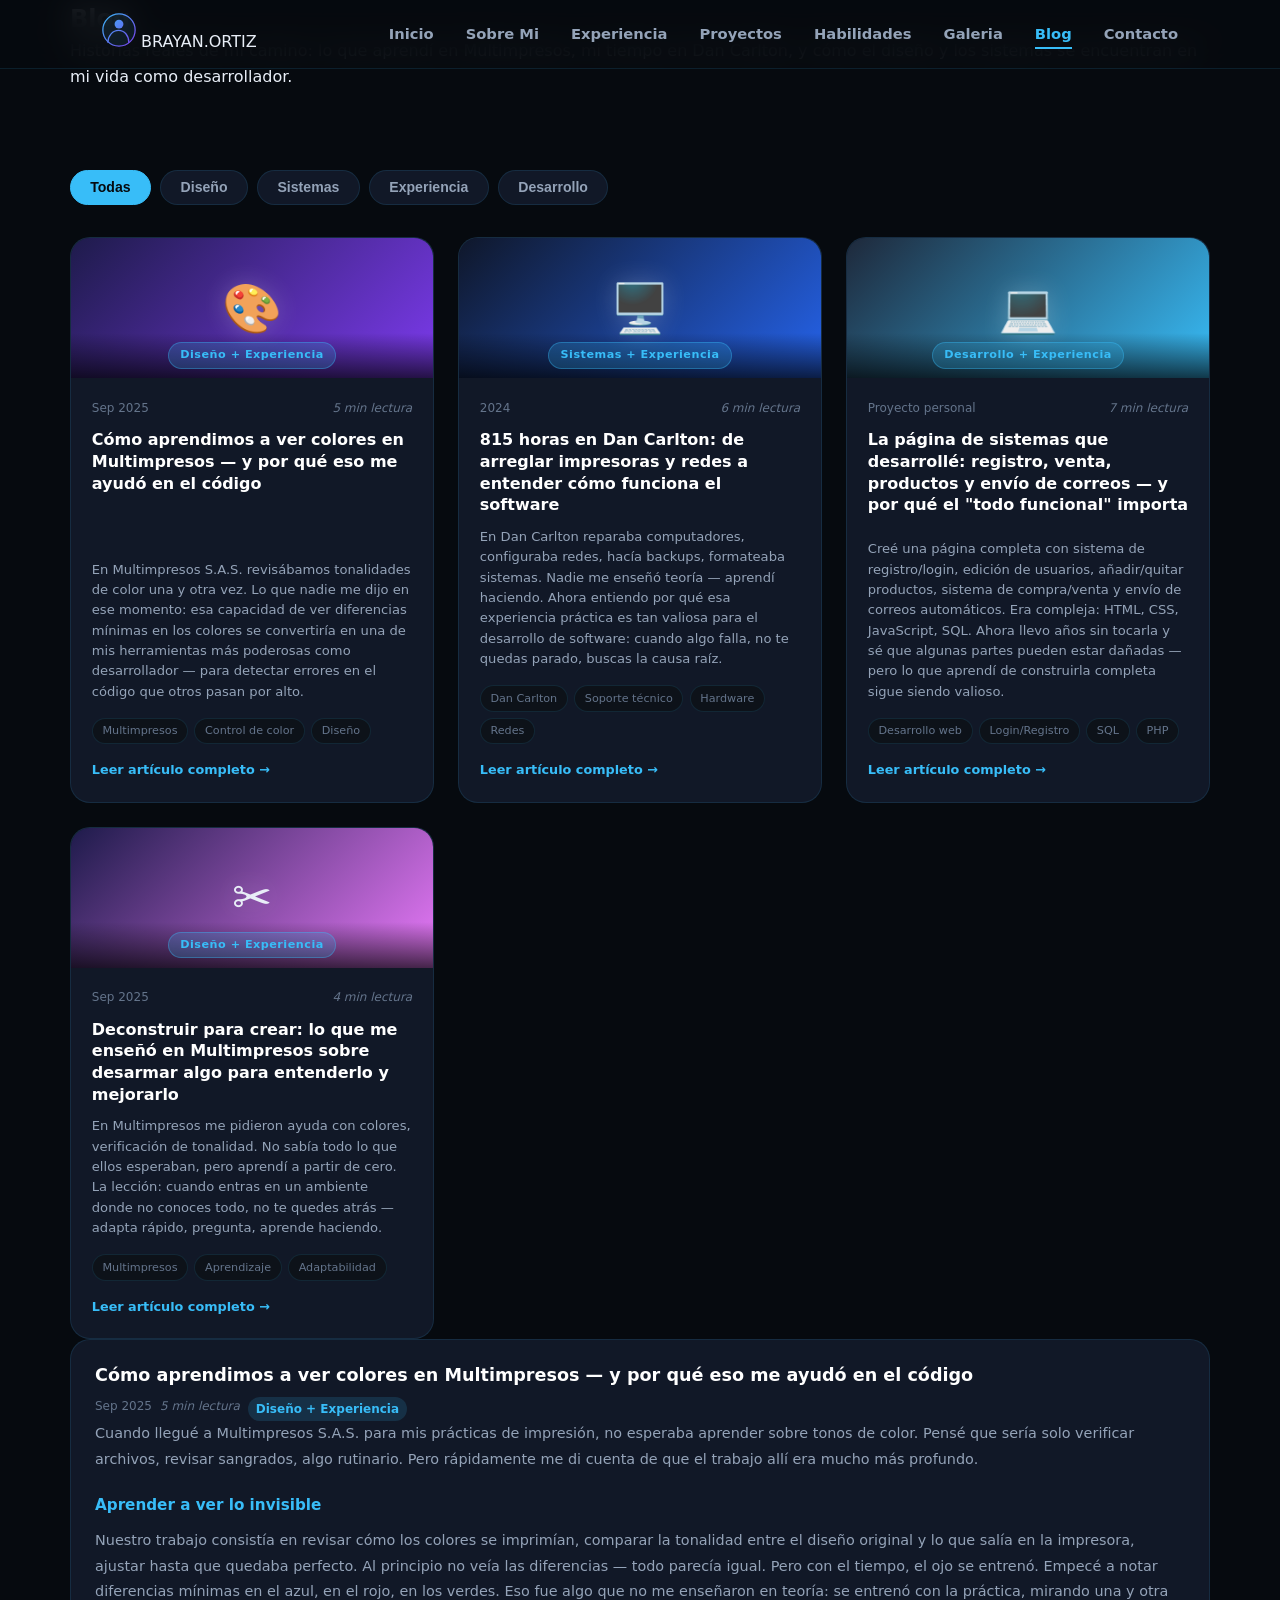
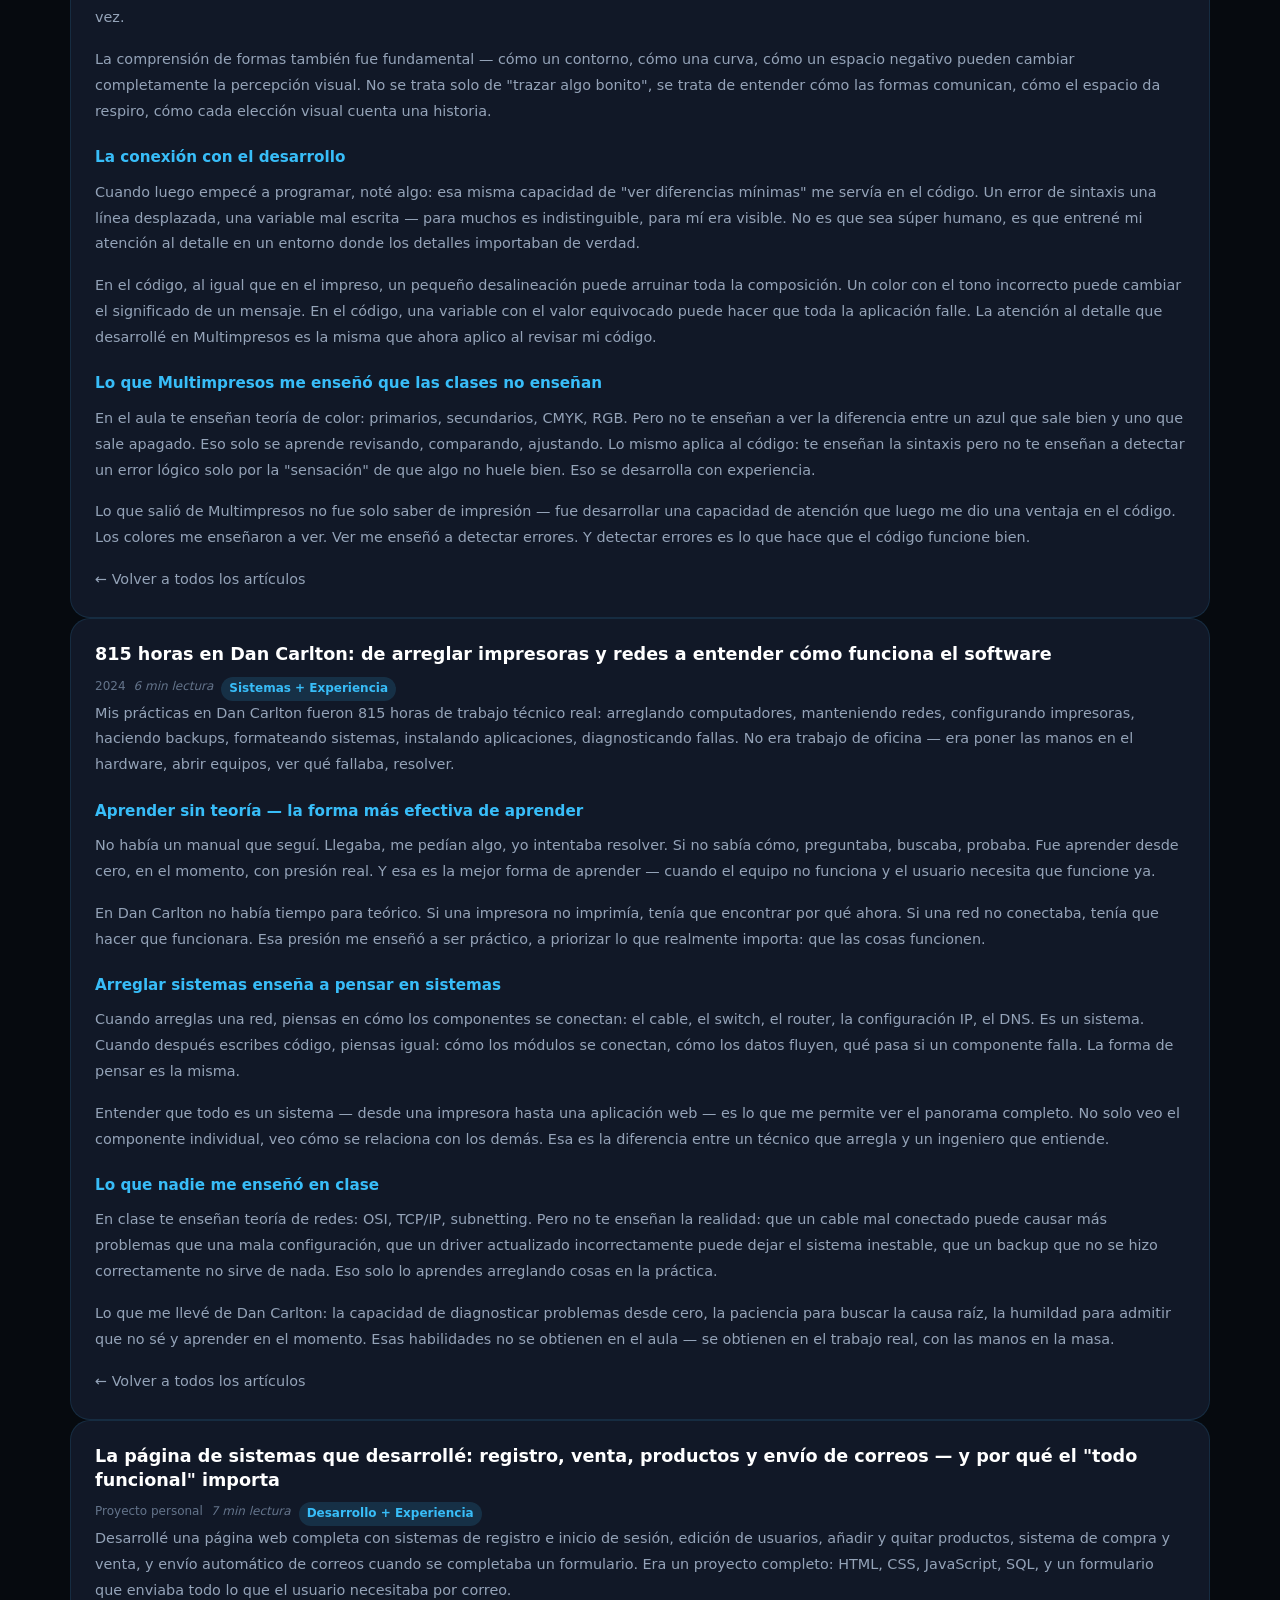
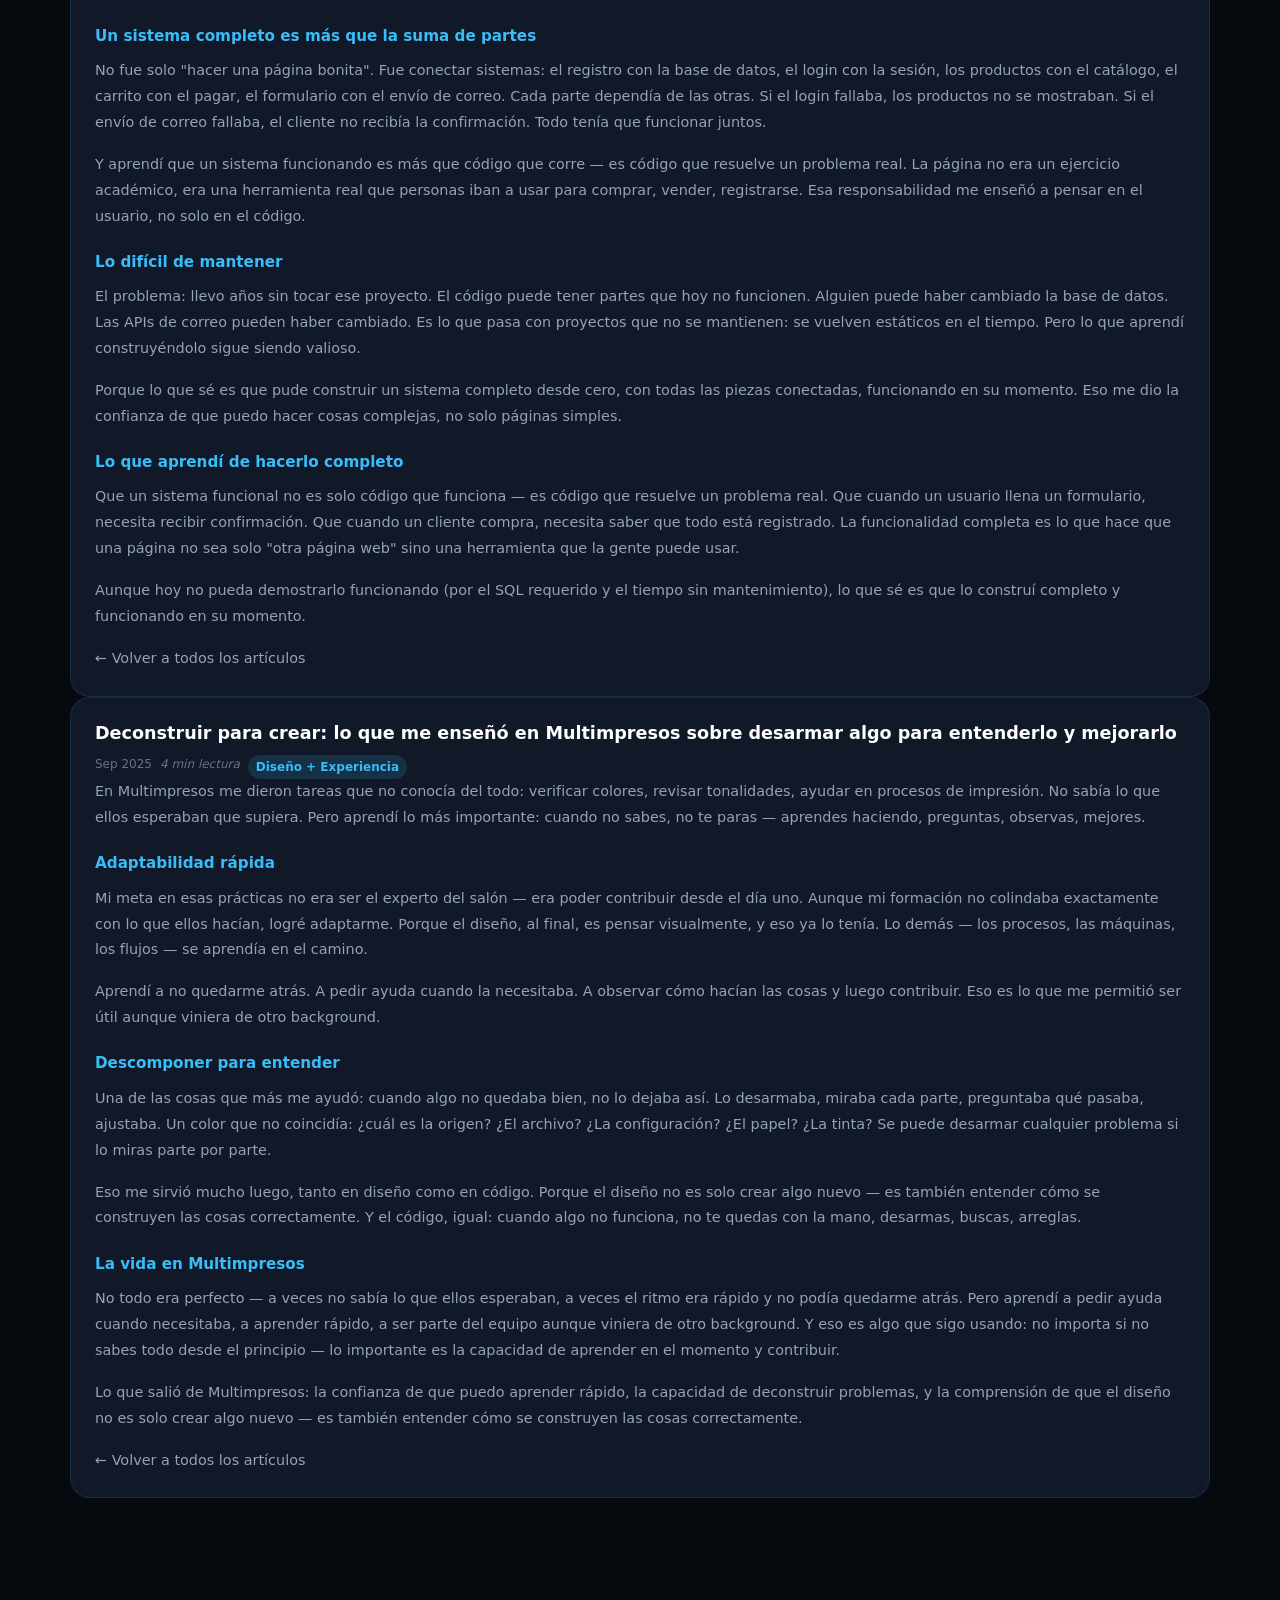
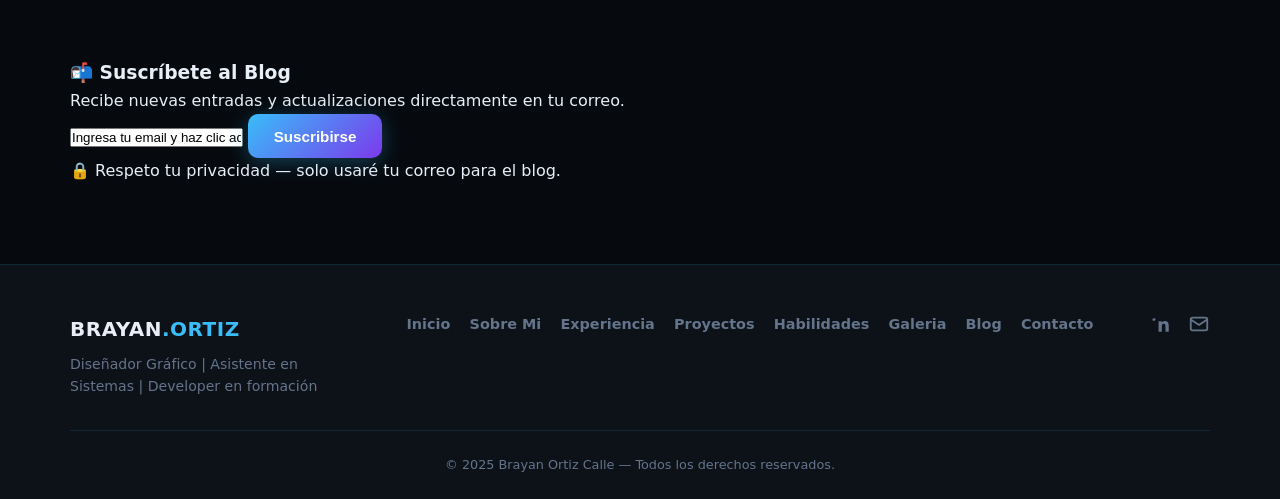
==== commit 8061dc51: "✅ Formularios funcionales: contacto mailto con subject+body predefinidos + blog newsletter mailto (s" ====
--- a/blog.html
+++ b/blog.html
@@ -259,19 +259,20 @@
             <div class="newsletter-card">
                 <h3>📬 Suscríbete al Blog</h3>
                 <p>Recibe nuevas entradas y actualizaciones directamente en tu correo.</p>
-                <form action="https://formsubmit.co/ortizcallebrayanalejadro@gmail.com" method="POST" class="newsletter-form">
-                    <input type="hidden" name="_subject" value="Nueva suscripción al blog de Brayan Ortiz Calle">
-                    <input type="hidden" name="_captcha" value="false">
-                    <input type="hidden" name="_next" value="https://brayanortiz906-lab.github.io/brayanortiz906.github.io/blog.html?suscrito=1">
+                <a href="mailto:ortizcallebrayanalejadro@gmail.com?subject=Suscripción al blog de Brayan Ortiz Calle&body=Hola Brayan,%0A%0AQuisiera suscribirme al blog.%0A%0ANombre: %0AEmail: %0A%0A---%0AEste mensaje fue enviado desde el portafolio: https://brayanortiz906-lab.github.io/brayanortiz906.github.io/blog.html" class="newsletter-link">
                     <div class="newsletter-input-group">
-                        <input type="email" name="email" placeholder="tu@correo.com" required class="newsletter-input">
-                        <button type="submit" class="btn btn-primary newsletter-btn">Suscribirse</button>
-                    </div>
-                    <p class="newsletter-note">🔒 Respeto tu privacidad — solo usaré tu correo para el blog.</p>
-                </form>
+                        <input type="email" placeholder="tu@correo.com" readonly class="newsletter-input" value="Ingresa tu email y haz clic aquí para suscribirte">
+                        <button type="button" class="btn btn-primary newsletter-btn" onclick="window.location.href=this.previousElementSibling.previousElementSibling.href">Suscribirse</button>
+                    </div>
+                </a>
+                <p class="newsletter-note">🔒 Respeto tu privacidad — solo usaré tu correo para el blog.</p>
             </div>
         </div>
     </section>
+
+    <footer class="footer">
+        <div class="container">
+            <div class="footer-content">
                 <div class="footer-brand">
                     <a href="index.html" class="nav-logo">BRAYAN<span>.ORTIZ</span></a>
                     <p>Diseñador Gráfico | Asistente en Sistemas | Developer en formación</p>
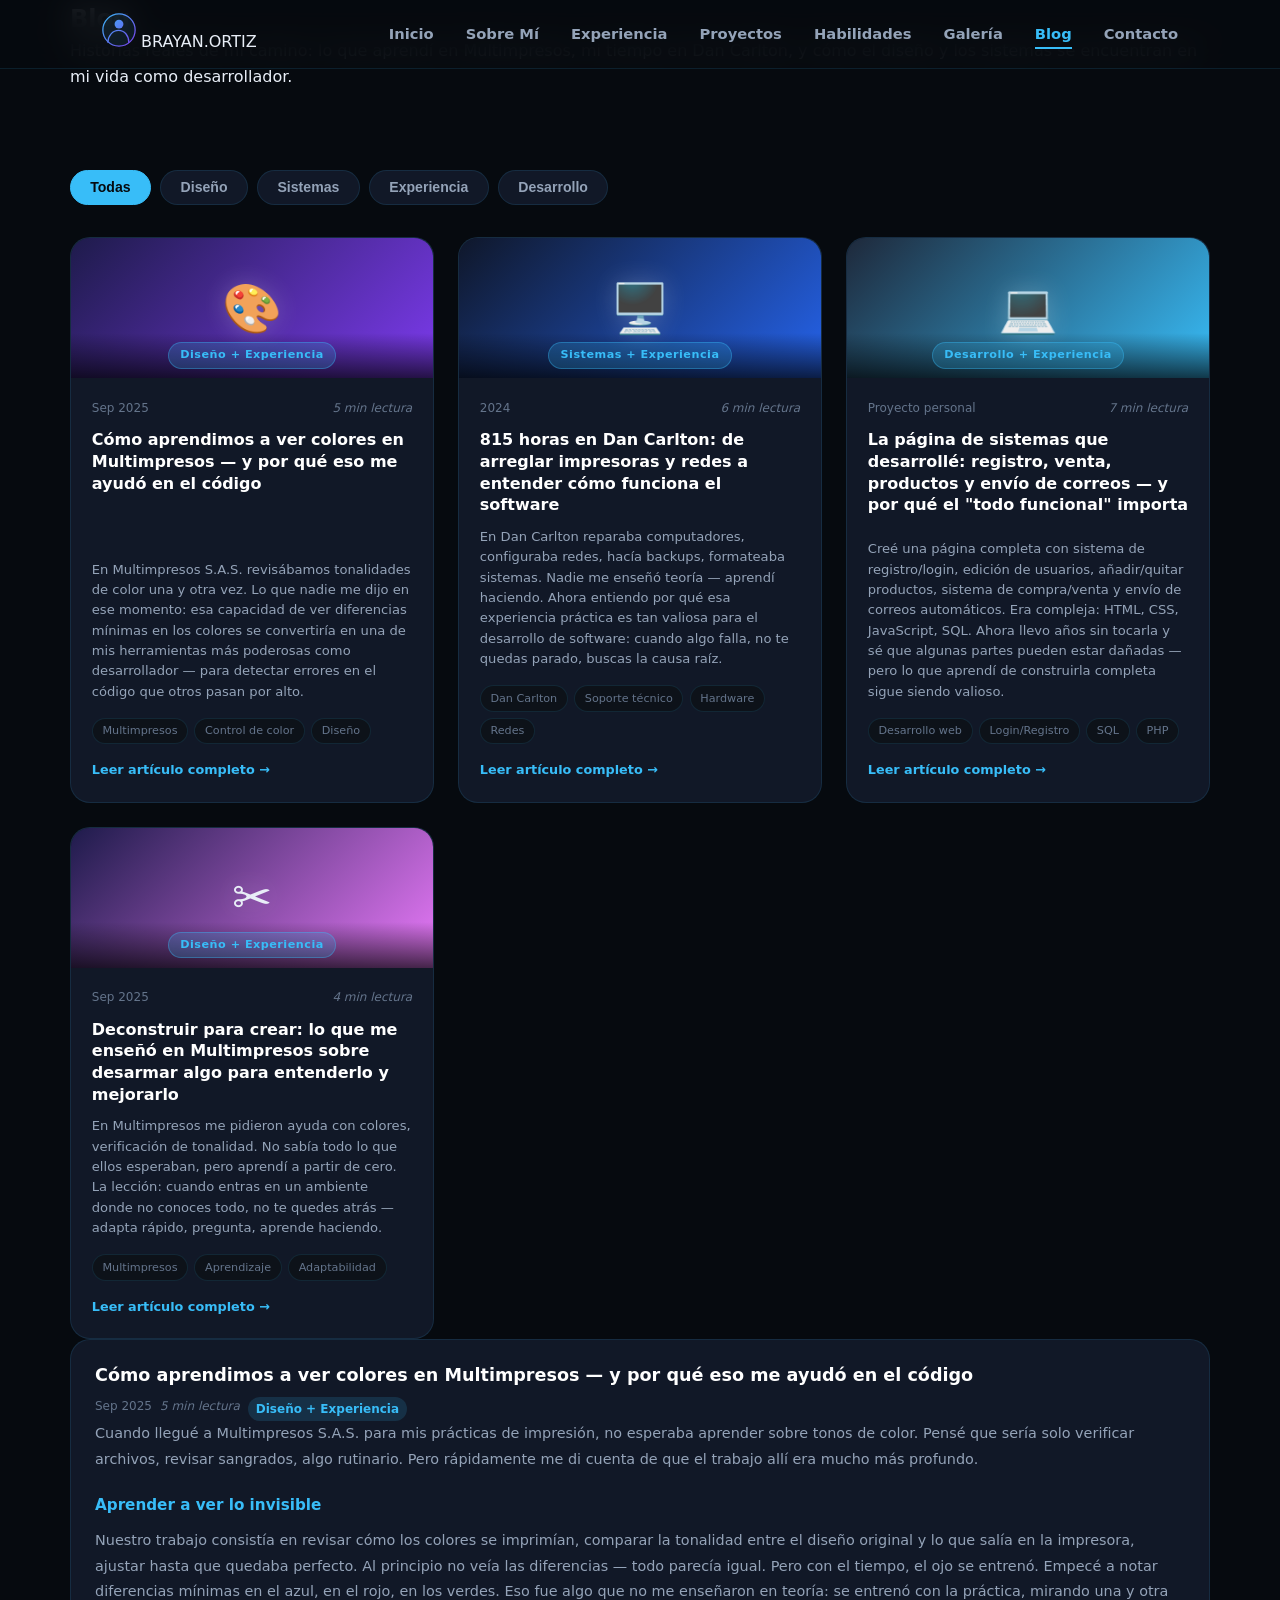
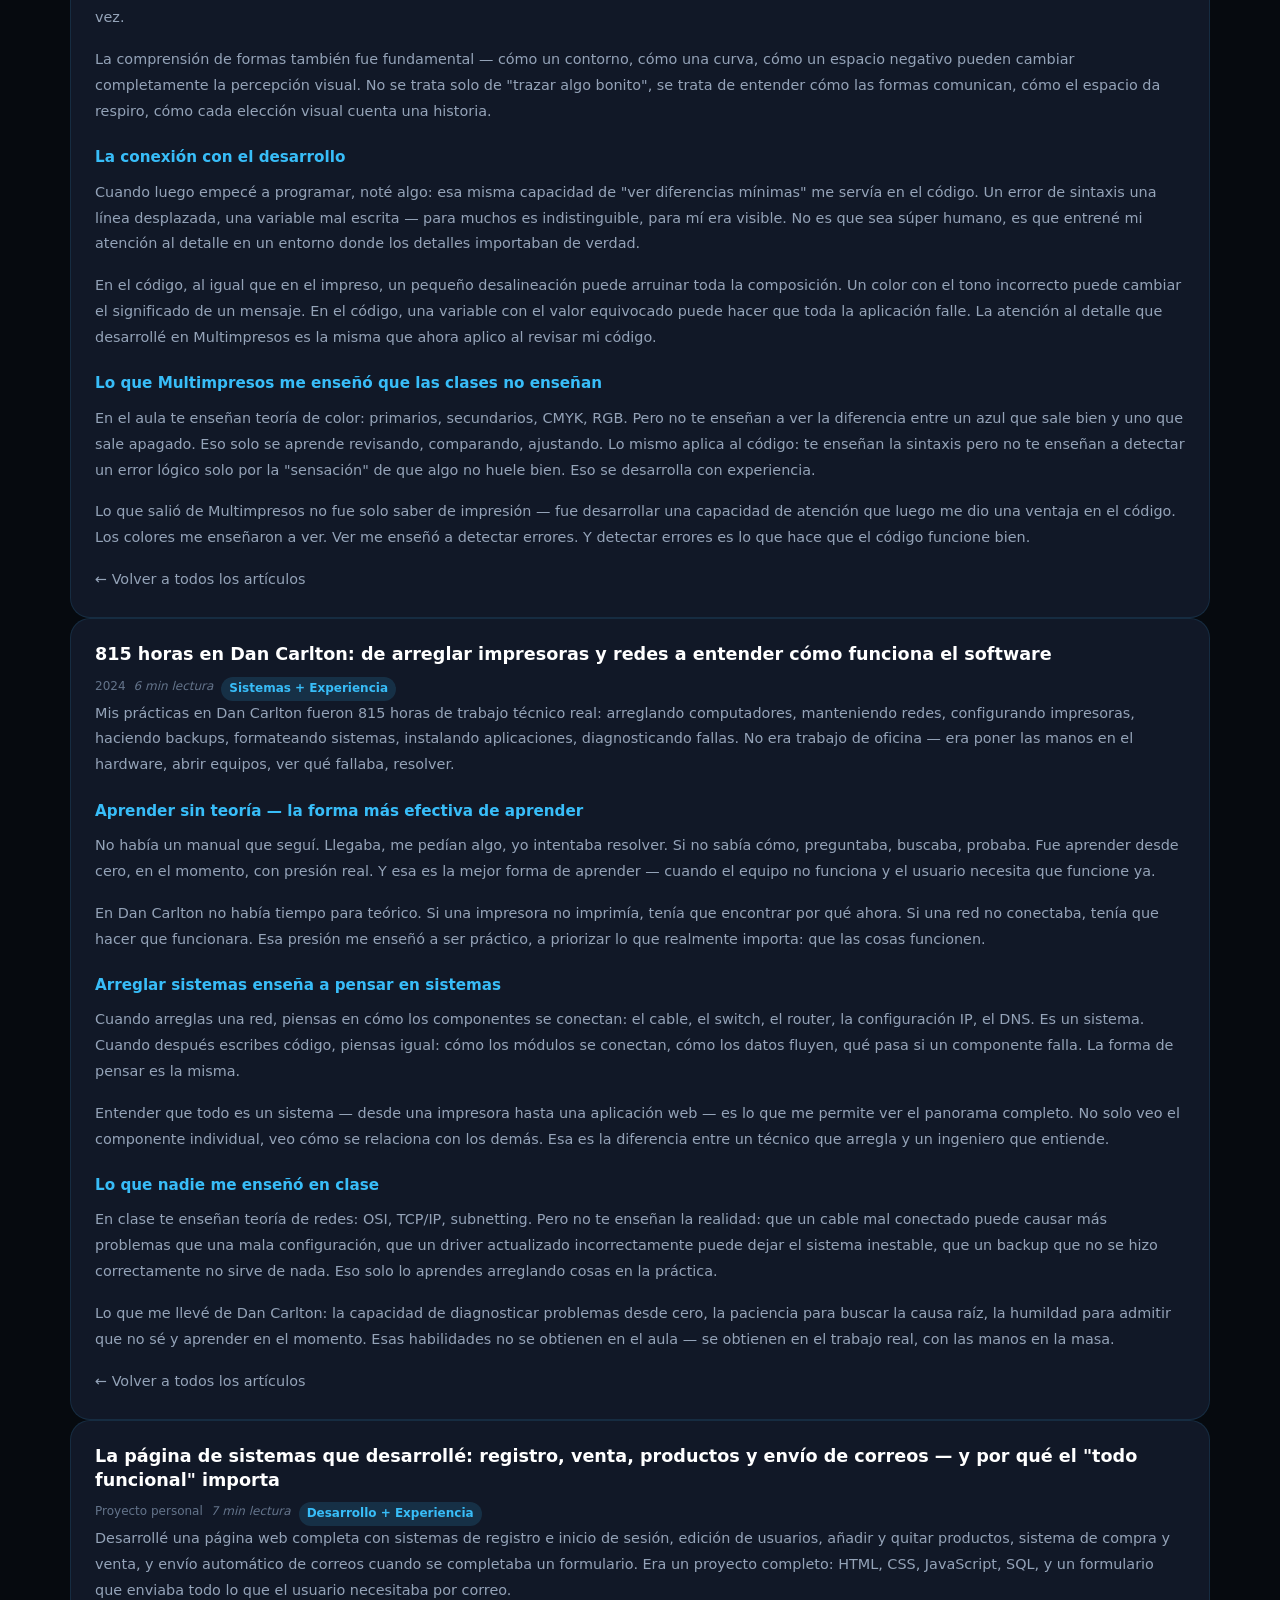
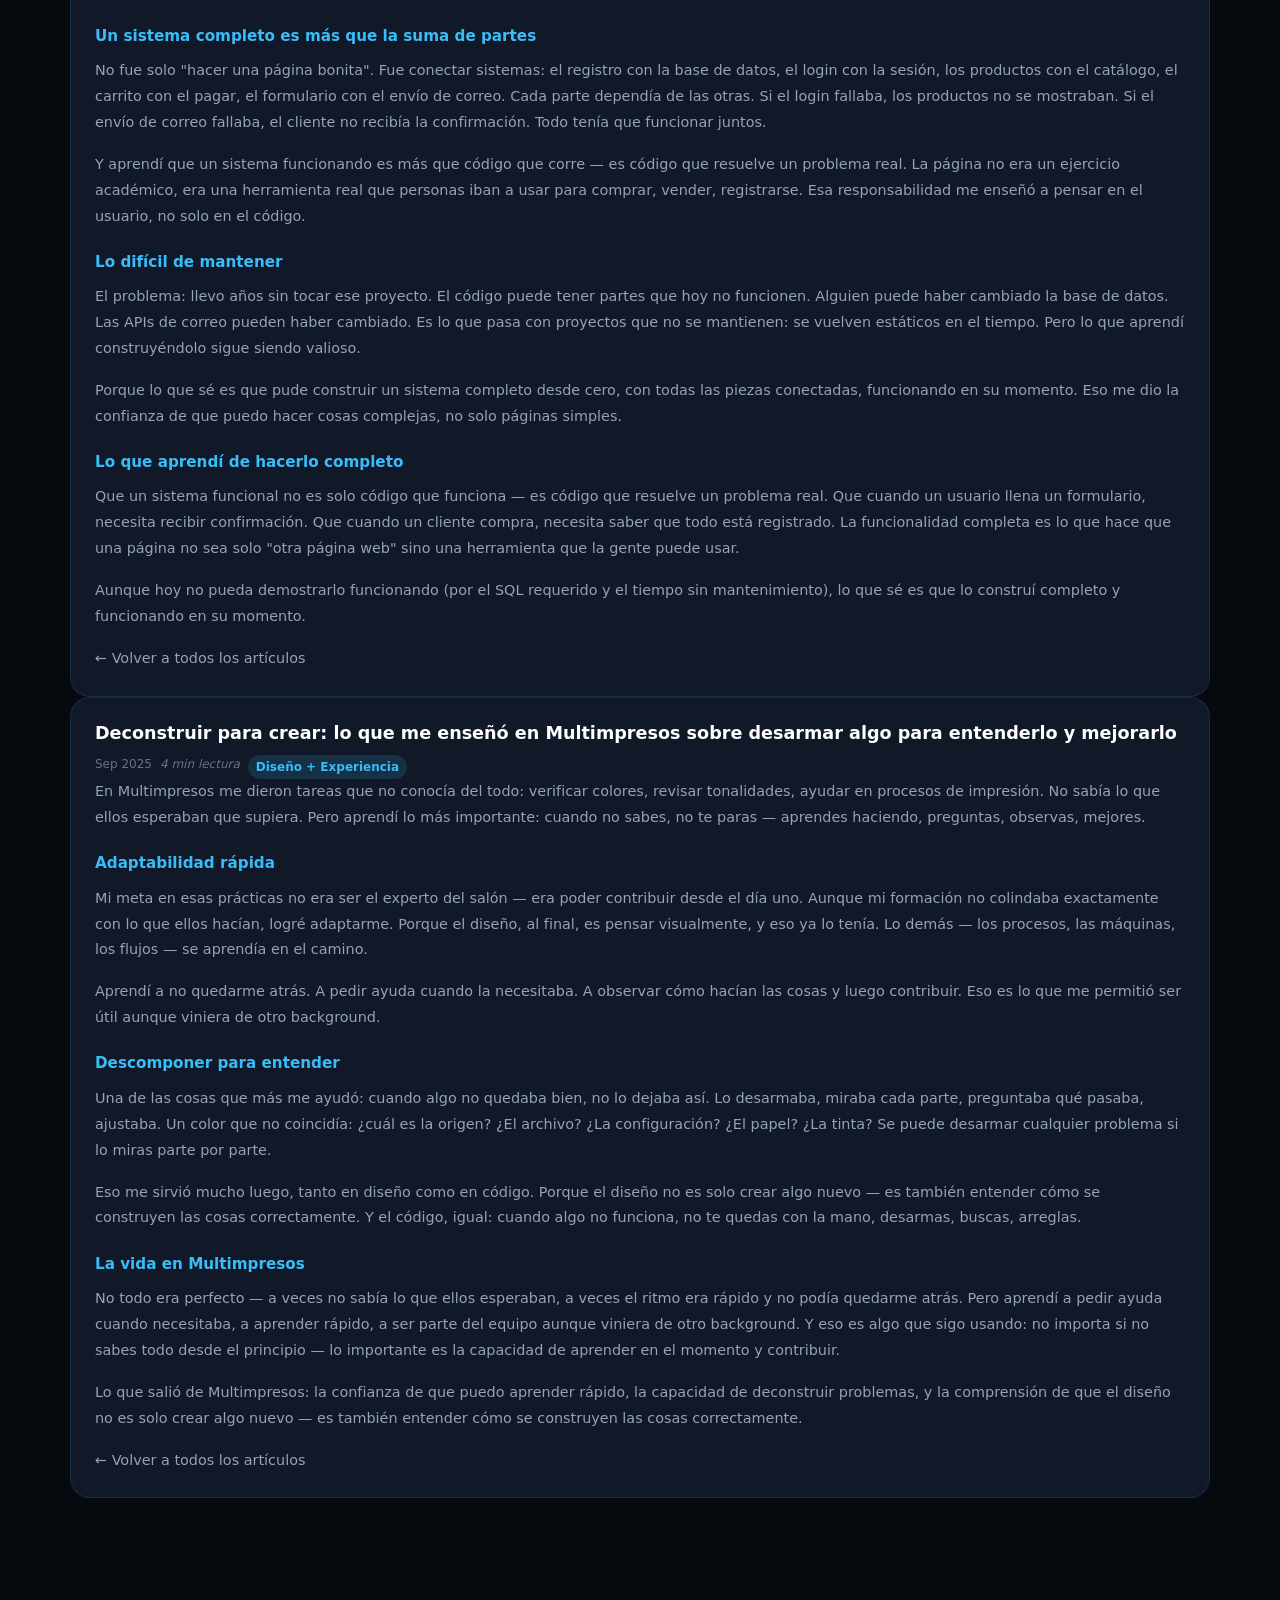
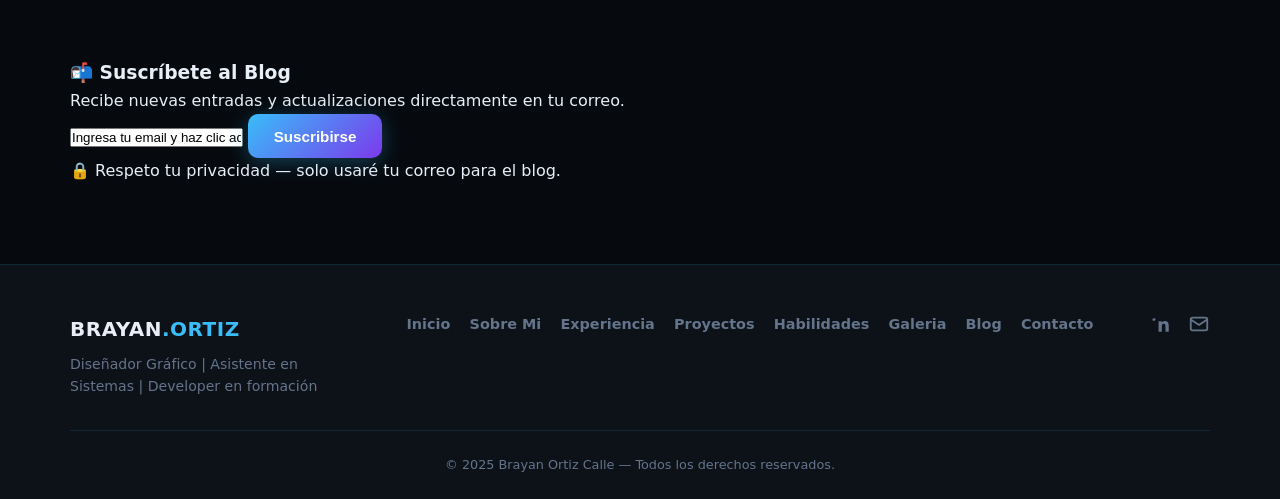
==== commit a191df3c: "✅ Menú unificado: orden corregido (Blog antes de Contacto) + acentos consistentes (Sobre Mí, Galería" ====
--- a/blog.html
+++ b/blog.html
@@ -33,11 +33,11 @@
             </button>
             <ul class="nav-menu" id="navMenu">
                 <li><a href="index.html">Inicio</a></li>
-                <li><a href="sobre-mi.html">Sobre Mi</a></li>
+                <li><a href="sobre-mi.html">Sobre Mí</a></li>
                 <li><a href="experiencia.html">Experiencia</a></li>
                 <li><a href="proyectos.html">Proyectos</a></li>
                 <li><a href="habilidades.html">Habilidades</a></li>
-                <li><a href="galeria.html">Galeria</a></li>
+                <li><a href="galeria.html">Galería</a></li>
                 <li><a href="blog.html" class="active">Blog</a></li>
                 <li><a href="contacto.html">Contacto</a></li>
             </ul>
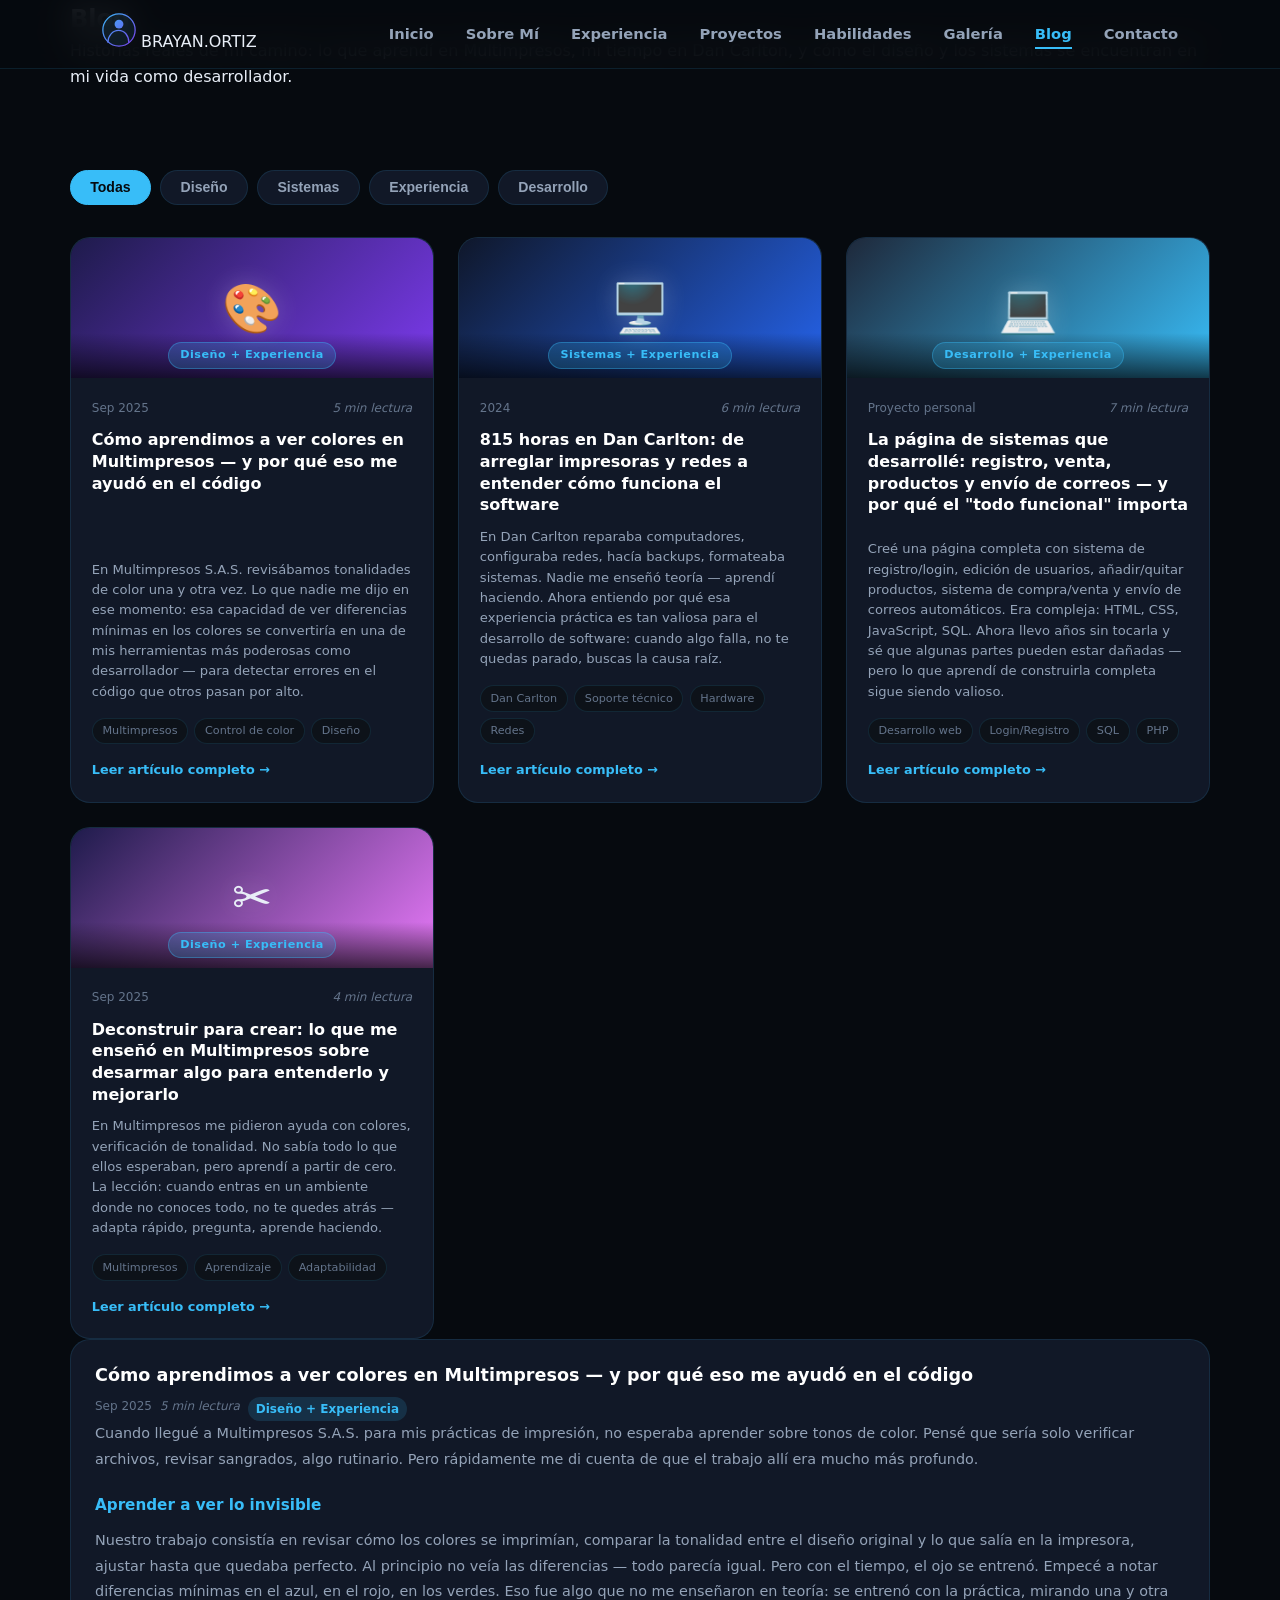
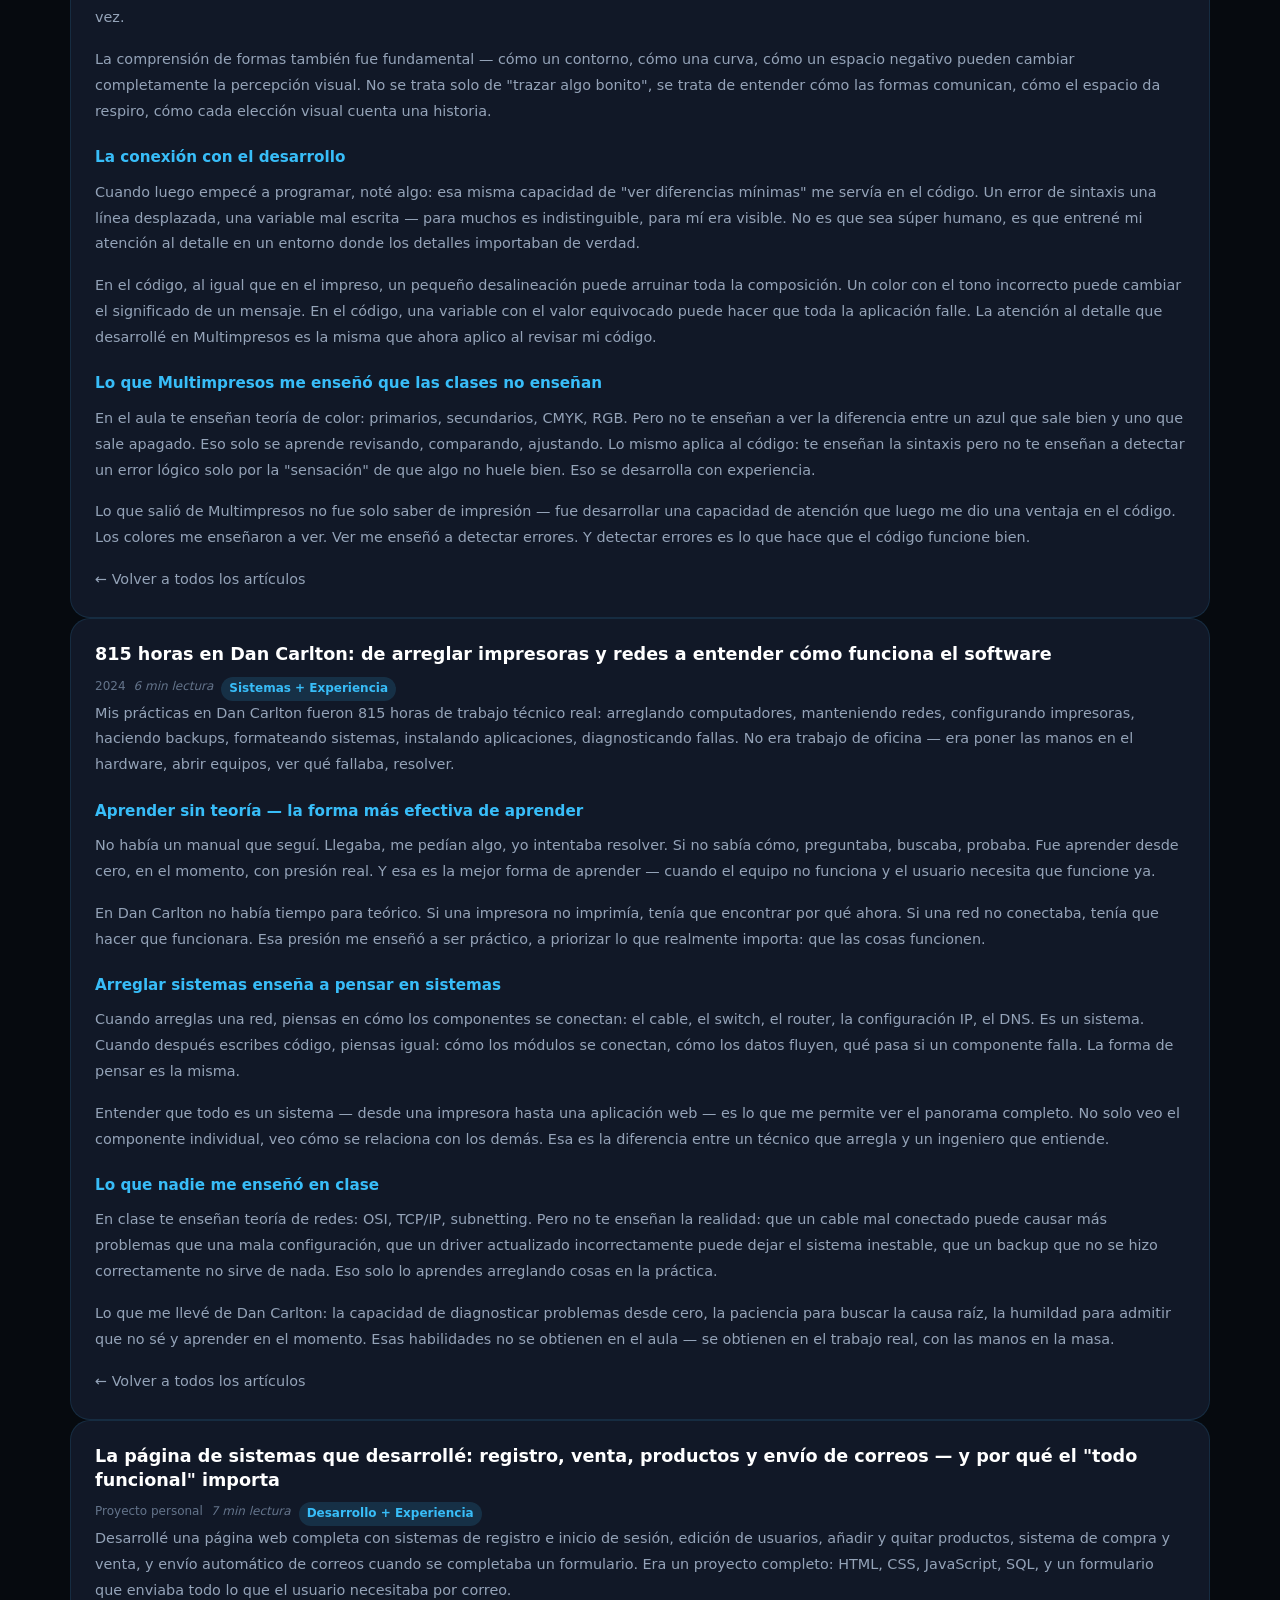
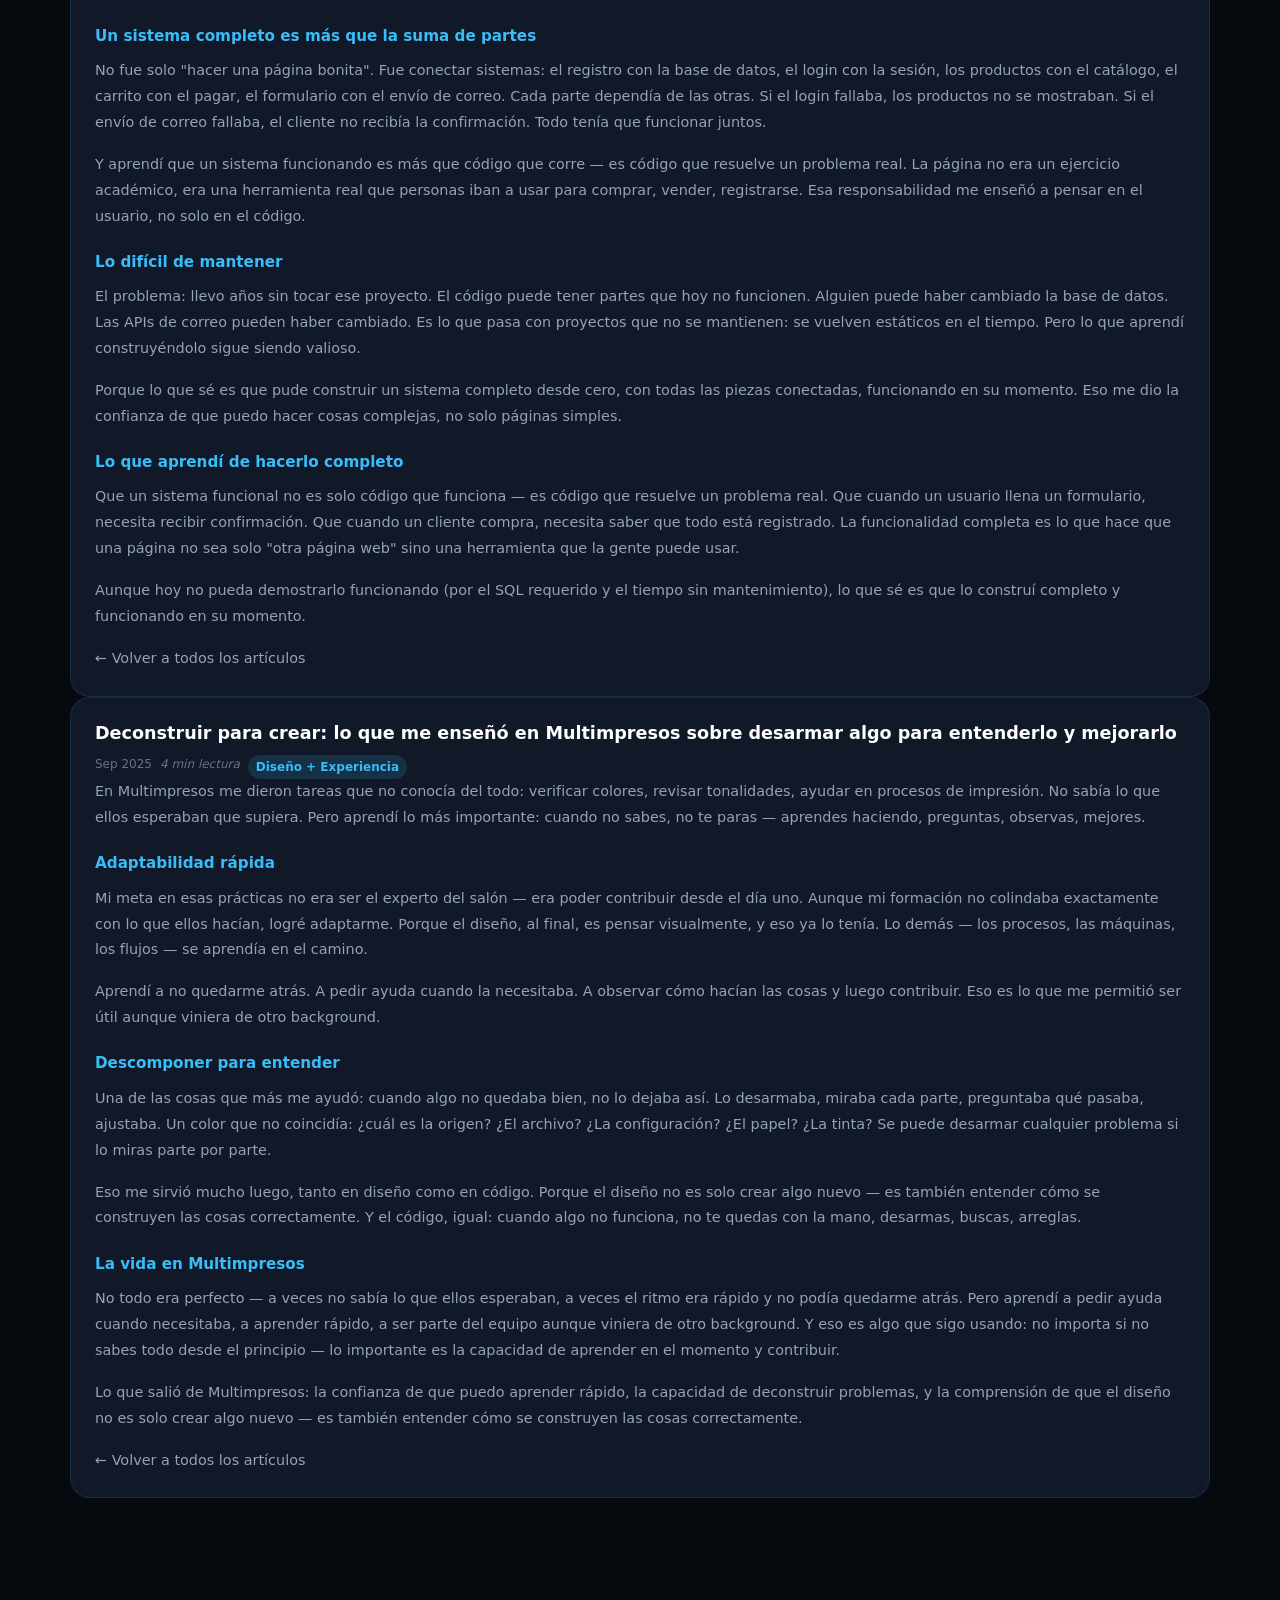
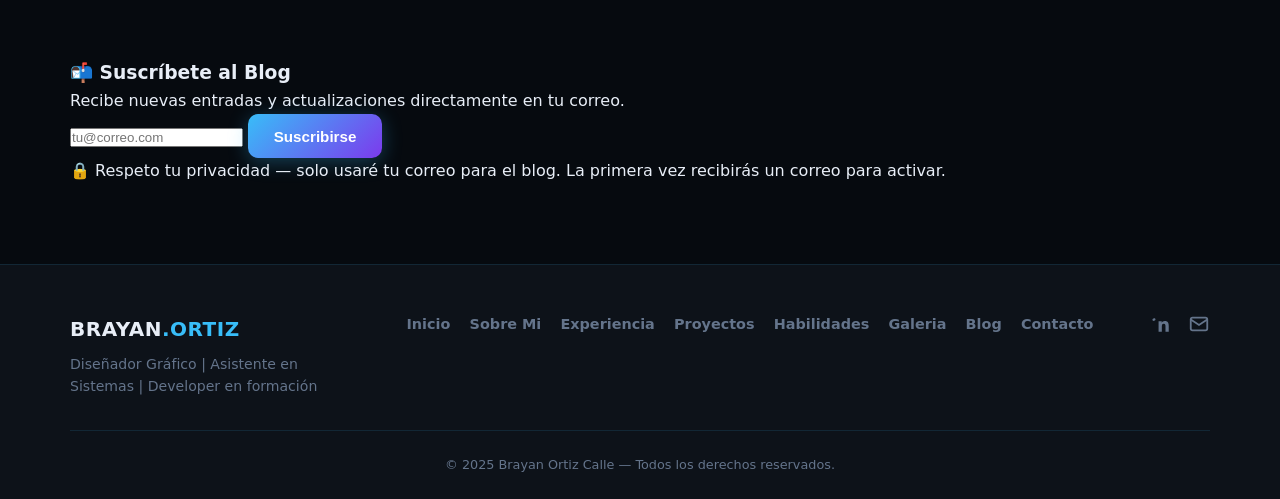
==== commit ea06559a: "🔒 Formularios HTTPS sin advertencias: FormSubmit.co (secure, sin mixed content) + aviso de activació" ====
--- a/blog.html
+++ b/blog.html
@@ -259,13 +259,19 @@
             <div class="newsletter-card">
                 <h3>📬 Suscríbete al Blog</h3>
                 <p>Recibe nuevas entradas y actualizaciones directamente en tu correo.</p>
-                <a href="mailto:ortizcallebrayanalejadro@gmail.com?subject=Suscripción al blog de Brayan Ortiz Calle&body=Hola Brayan,%0A%0AQuisiera suscribirme al blog.%0A%0ANombre: %0AEmail: %0A%0A---%0AEste mensaje fue enviado desde el portafolio: https://brayanortiz906-lab.github.io/brayanortiz906.github.io/blog.html" class="newsletter-link">
+                <form action="https://formsubmit.co/ortizcallebrayanalejadro@gmail.com" method="POST" class="newsletter-form">
+                    <input type="hidden" name="_subject" value="Nueva suscripción al blog de Brayan Ortiz Calle">
+                    <input type="hidden" name="_captcha" value="false">
+                    <input type="hidden" name="_template" value="table">
+                    <input type="hidden" name="_next" value="https://brayanortiz906-lab.github.io/brayanortiz906.github.io/blog.html?suscrito=1">
+                    <input type="hidden" name="_cc" value="ortizcallebrayanalejadro@gmail.com">
+                    <input type="text" name="_honeypot" style="display:none">
                     <div class="newsletter-input-group">
-                        <input type="email" placeholder="tu@correo.com" readonly class="newsletter-input" value="Ingresa tu email y haz clic aquí para suscribirte">
-                        <button type="button" class="btn btn-primary newsletter-btn" onclick="window.location.href=this.previousElementSibling.previousElementSibling.href">Suscribirse</button>
-                    </div>
-                </a>
-                <p class="newsletter-note">🔒 Respeto tu privacidad — solo usaré tu correo para el blog.</p>
+                        <input type="email" name="email" placeholder="tu@correo.com" required class="newsletter-input">
+                        <button type="submit" class="btn btn-primary newsletter-btn">Suscribirse</button>
+                    </div>
+                    <p class="newsletter-note">🔒 Respeto tu privacidad — solo usaré tu correo para el blog. La primera vez recibirás un correo para activar.</p>
+                </form>
             </div>
         </div>
     </section>
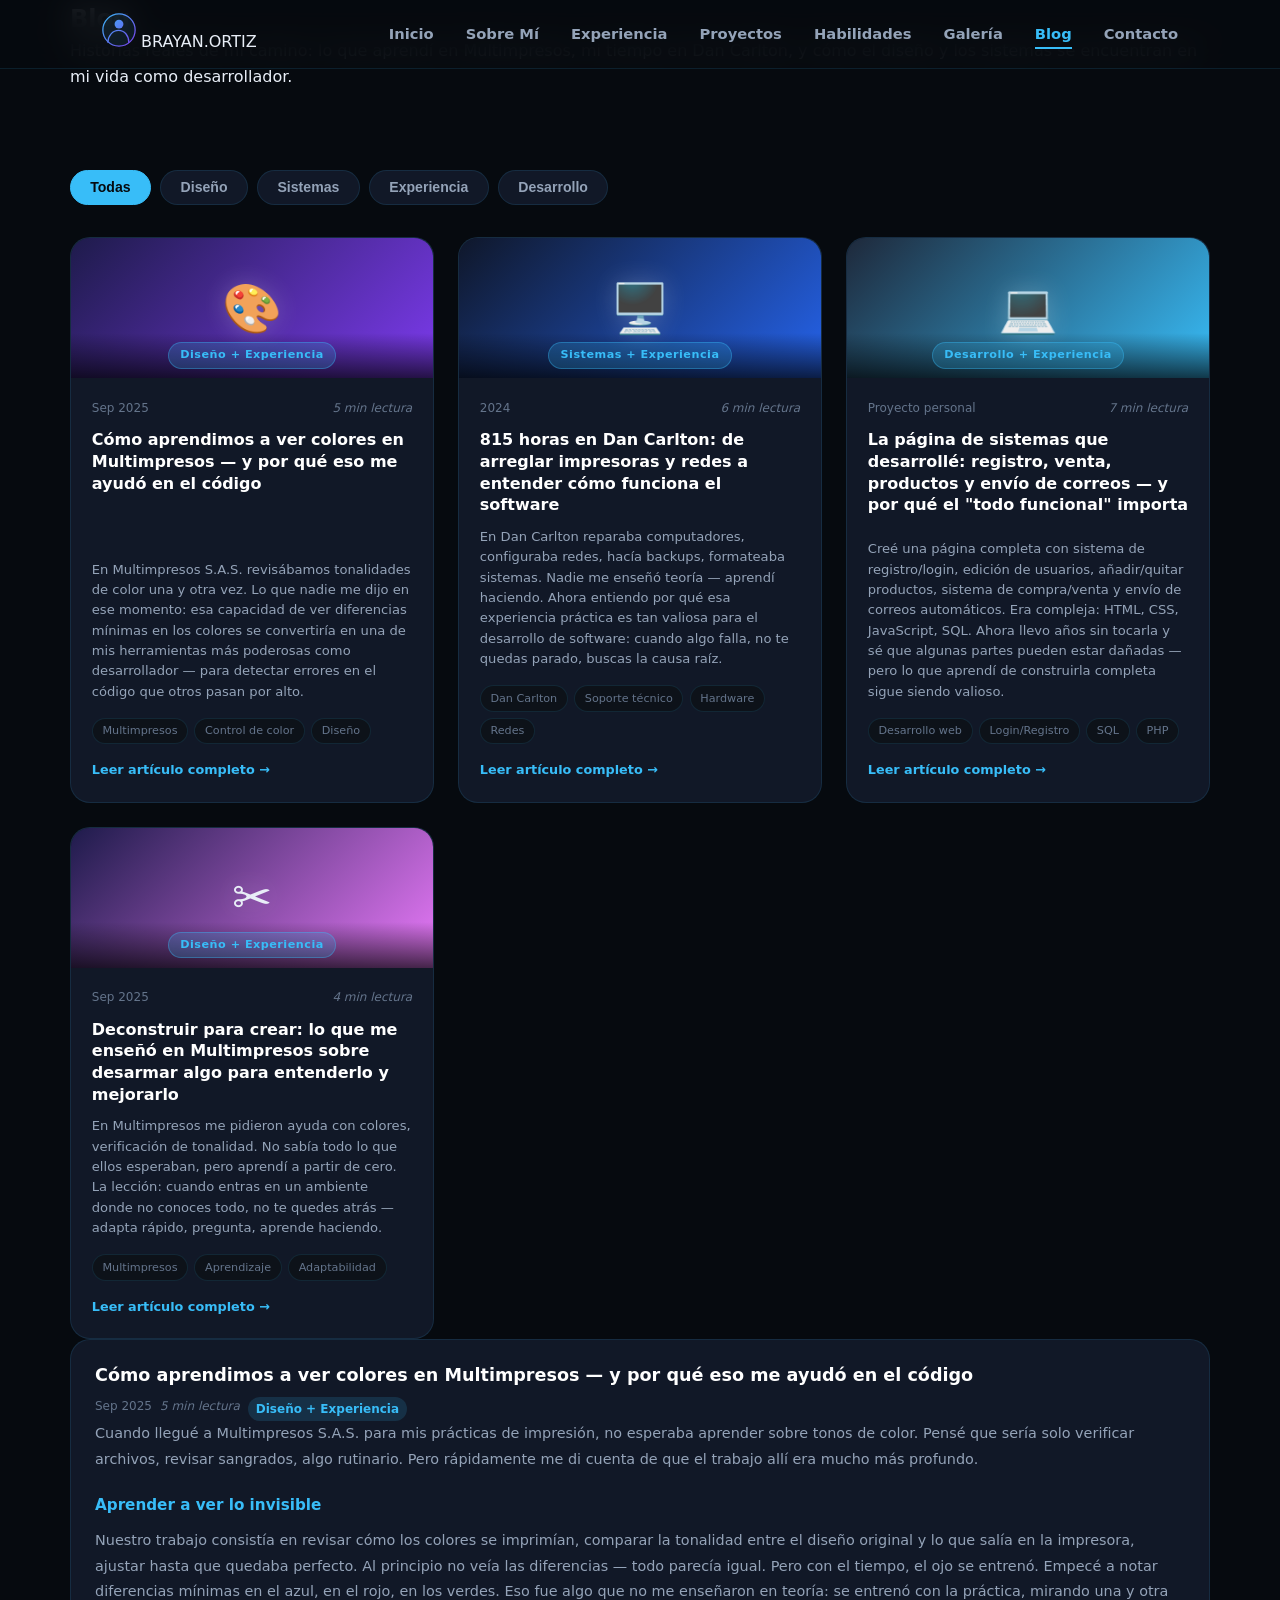
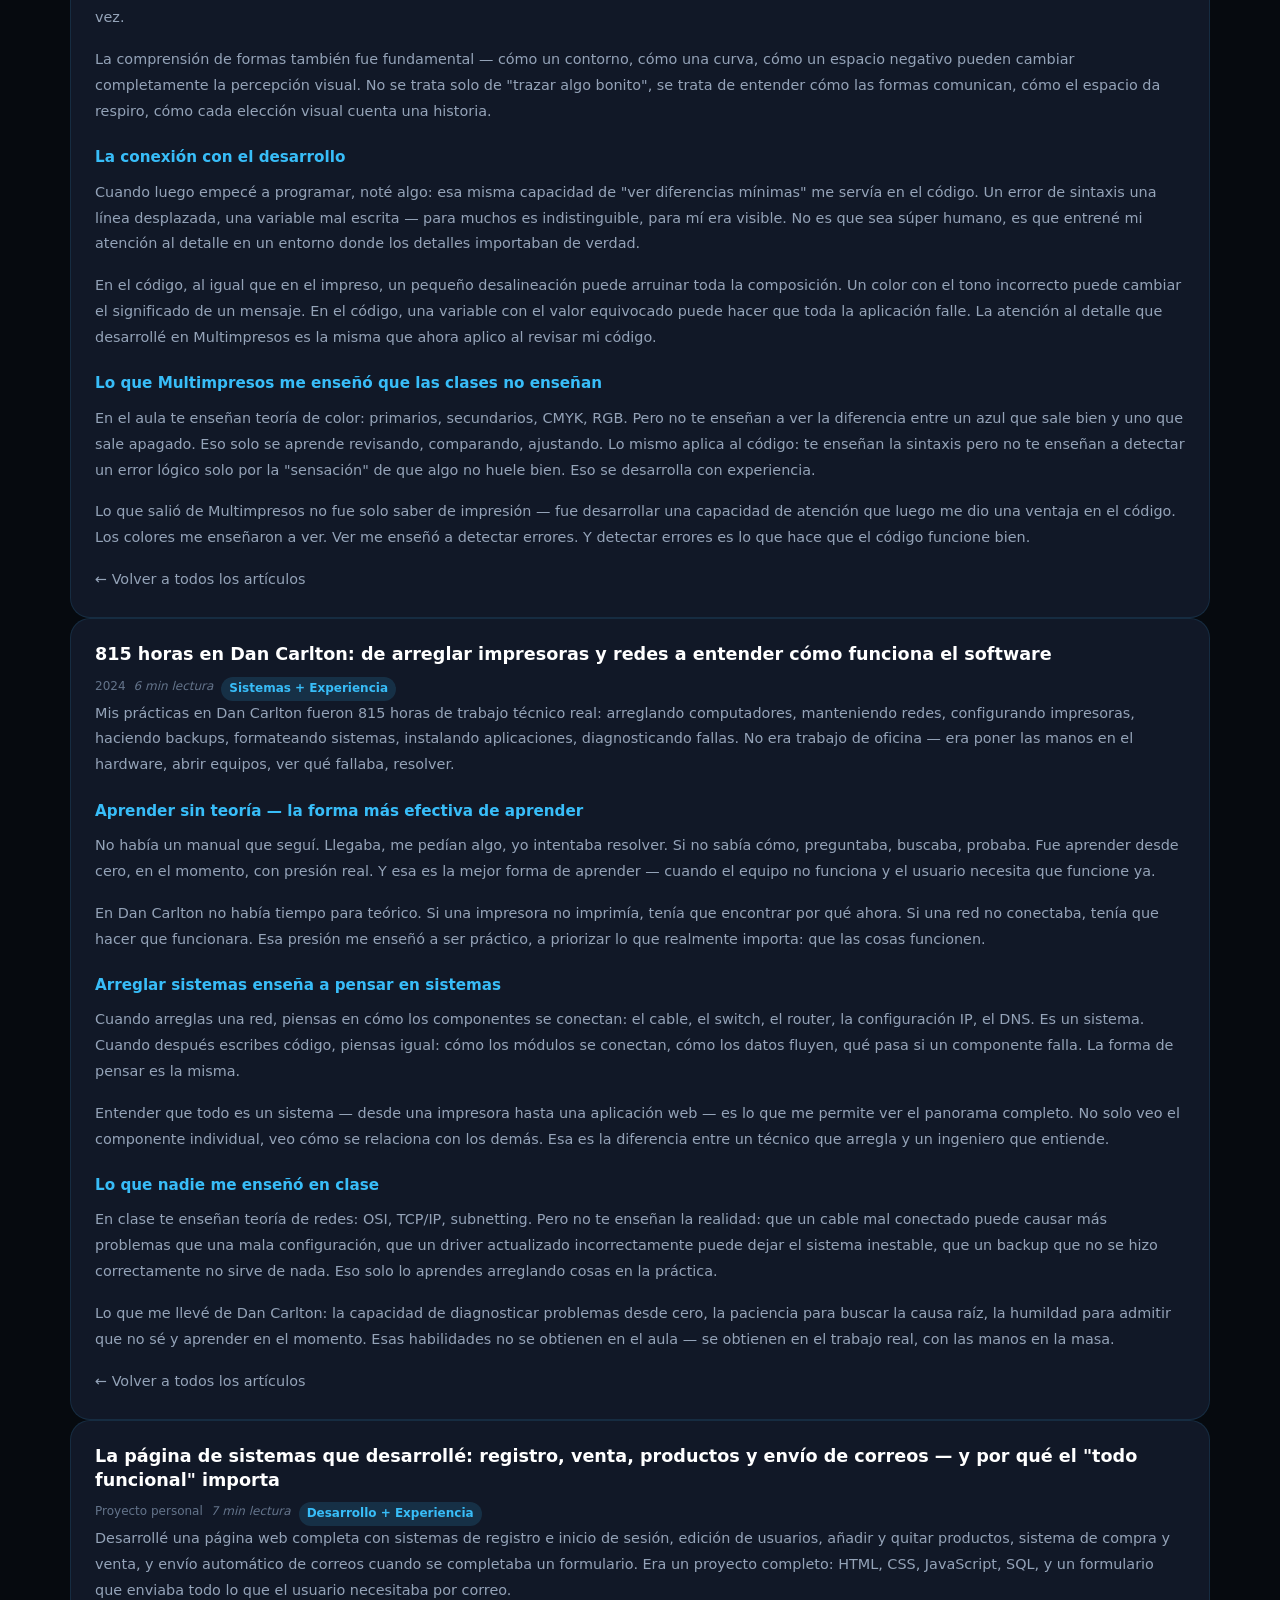
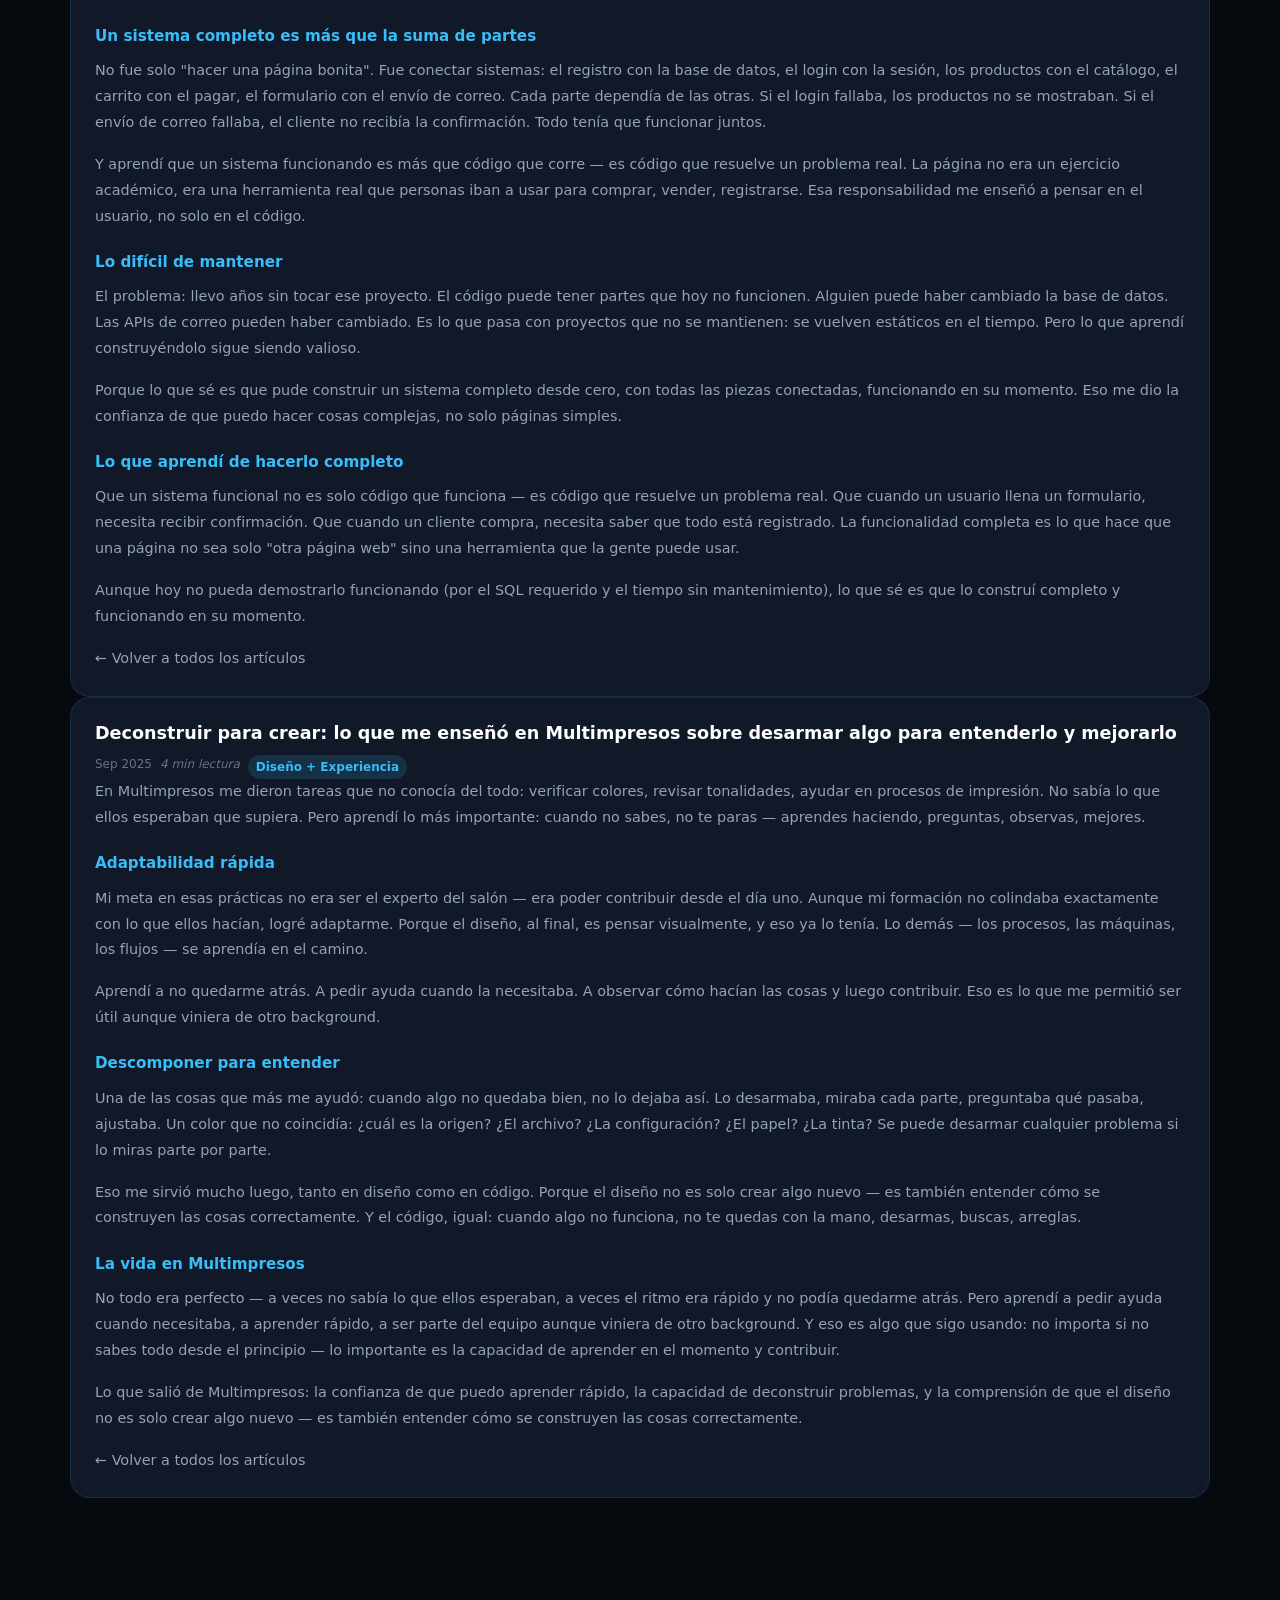
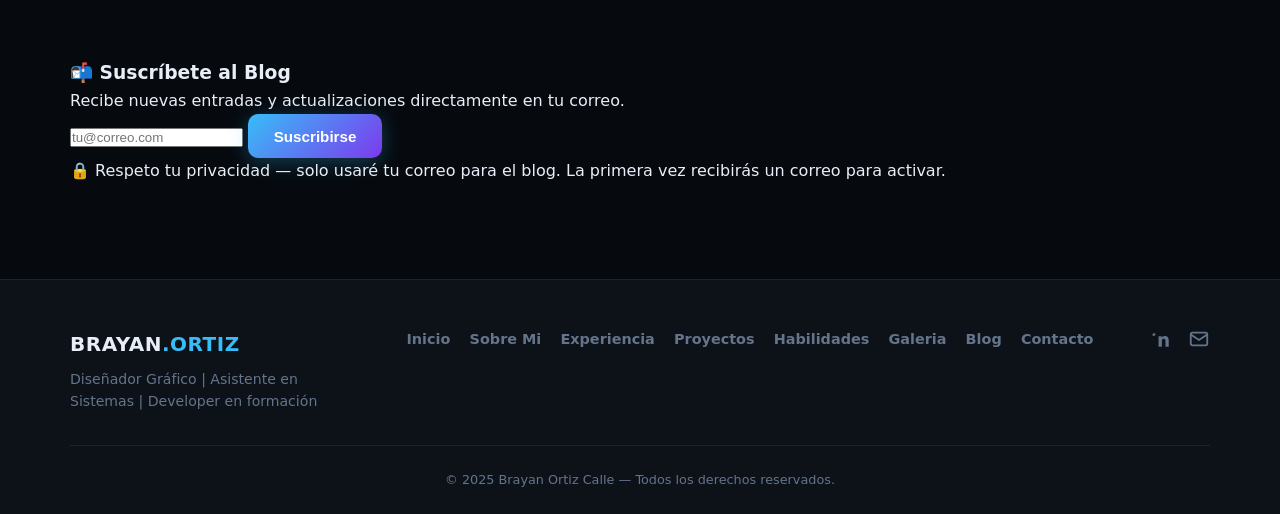
==== commit a2cb0b03: "📬 Blog newsletter: FormSubmit.co/ajax AJAX silencioso igual que contacto" ====
--- a/blog.html
+++ b/blog.html
@@ -259,19 +259,19 @@
             <div class="newsletter-card">
                 <h3>📬 Suscríbete al Blog</h3>
                 <p>Recibe nuevas entradas y actualizaciones directamente en tu correo.</p>
-                <form action="https://formsubmit.co/ortizcallebrayanalejadro@gmail.com" method="POST" class="newsletter-form">
+                <form id="newsletterForm" action="https://formsubmit.co/ajax/TU_CORREO_AQUI@EJEMPLO.COM" method="POST" class="newsletter-form">
                     <input type="hidden" name="_subject" value="Nueva suscripción al blog de Brayan Ortiz Calle">
                     <input type="hidden" name="_captcha" value="false">
-                    <input type="hidden" name="_template" value="table">
-                    <input type="hidden" name="_next" value="https://brayanortiz906-lab.github.io/brayanortiz906.github.io/blog.html?suscrito=1">
+                    <input type="hidden" name="_autoresponse" value="Gracias por suscribirte al blog de Brayan Ortiz Calle. Recibirás nuevas entradas en tu correo.">
                     <input type="hidden" name="_cc" value="ortizcallebrayanalejadro@gmail.com">
                     <input type="text" name="_honeypot" style="display:none">
                     <div class="newsletter-input-group">
                         <input type="email" name="email" placeholder="tu@correo.com" required class="newsletter-input">
-                        <button type="submit" class="btn btn-primary newsletter-btn">Suscribirse</button>
+                        <button type="submit" id="btnNewsletter" class="btn btn-primary newsletter-btn">Suscribirse</button>
                     </div>
                     <p class="newsletter-note">🔒 Respeto tu privacidad — solo usaré tu correo para el blog. La primera vez recibirás un correo para activar.</p>
                 </form>
+                <p id="mensajeEstado" style="margin-top: 15px; font-weight: bold; text-align: center;"></p>
             </div>
         </div>
     </section>
@@ -306,6 +306,46 @@
         </div>
     </footer>
 
+    <script>
+        document.getElementById('newsletterForm').addEventListener('submit', function(e) {
+            e.preventDefault();
+
+            const btn = document.getElementById('btnNewsletter');
+            const estado = document.getElementById('mensajeEstado');
+            const formData = new FormData(this);
+
+            btn.innerHTML = '<span>Suscribiendo...</span>';
+            btn.disabled = true;
+            estado.textContent = '';
+            estado.style.color = 'inherit';
+
+            fetch(this.action, {
+                method: 'POST',
+                body: formData,
+                headers: {
+                    'Accept': 'application/json'
+                }
+            })
+            .then(response => response.json())
+            .then(data => {
+                if (data.success) {
+                    this.reset();
+                    estado.style.color = '#4ade80';
+                    estado.textContent = '¡Suscrito con éxito! Recibirás nuevas entradas por correo.';
+                    btn.innerHTML = '<span>Suscribirse</span>';
+                    btn.disabled = false;
+                } else {
+                    throw new Error(data.message || 'Error al suscribir');
+                }
+            })
+            .catch(error => {
+                estado.style.color = '#f87171';
+                estado.textContent = 'Hubo un error al suscribir. Por favor intenta de nuevo.';
+                btn.innerHTML = '<span>Suscribirse</span>';
+                btn.disabled = false;
+            });
+        });
+    </script>
     <script src="js/main.js"></script>
     <script src="js/blog-filters.js"></script>
 </body>
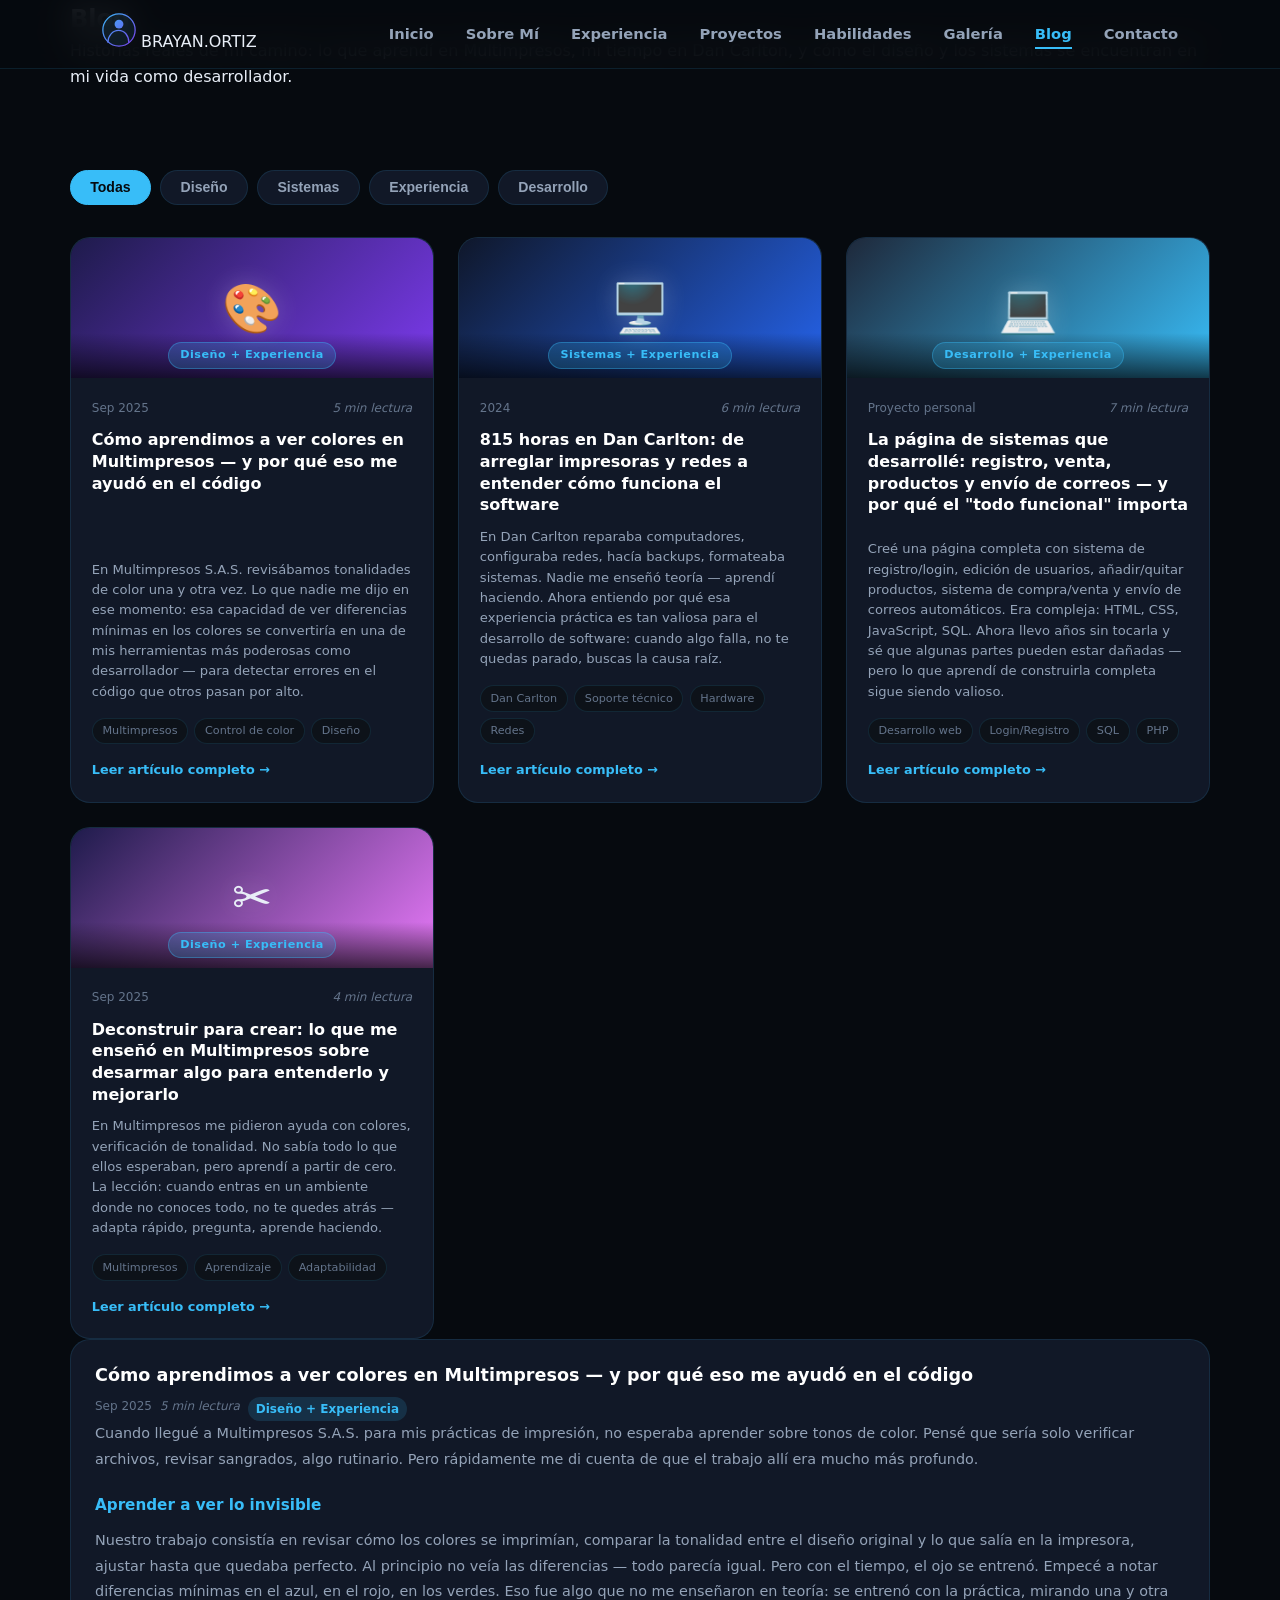
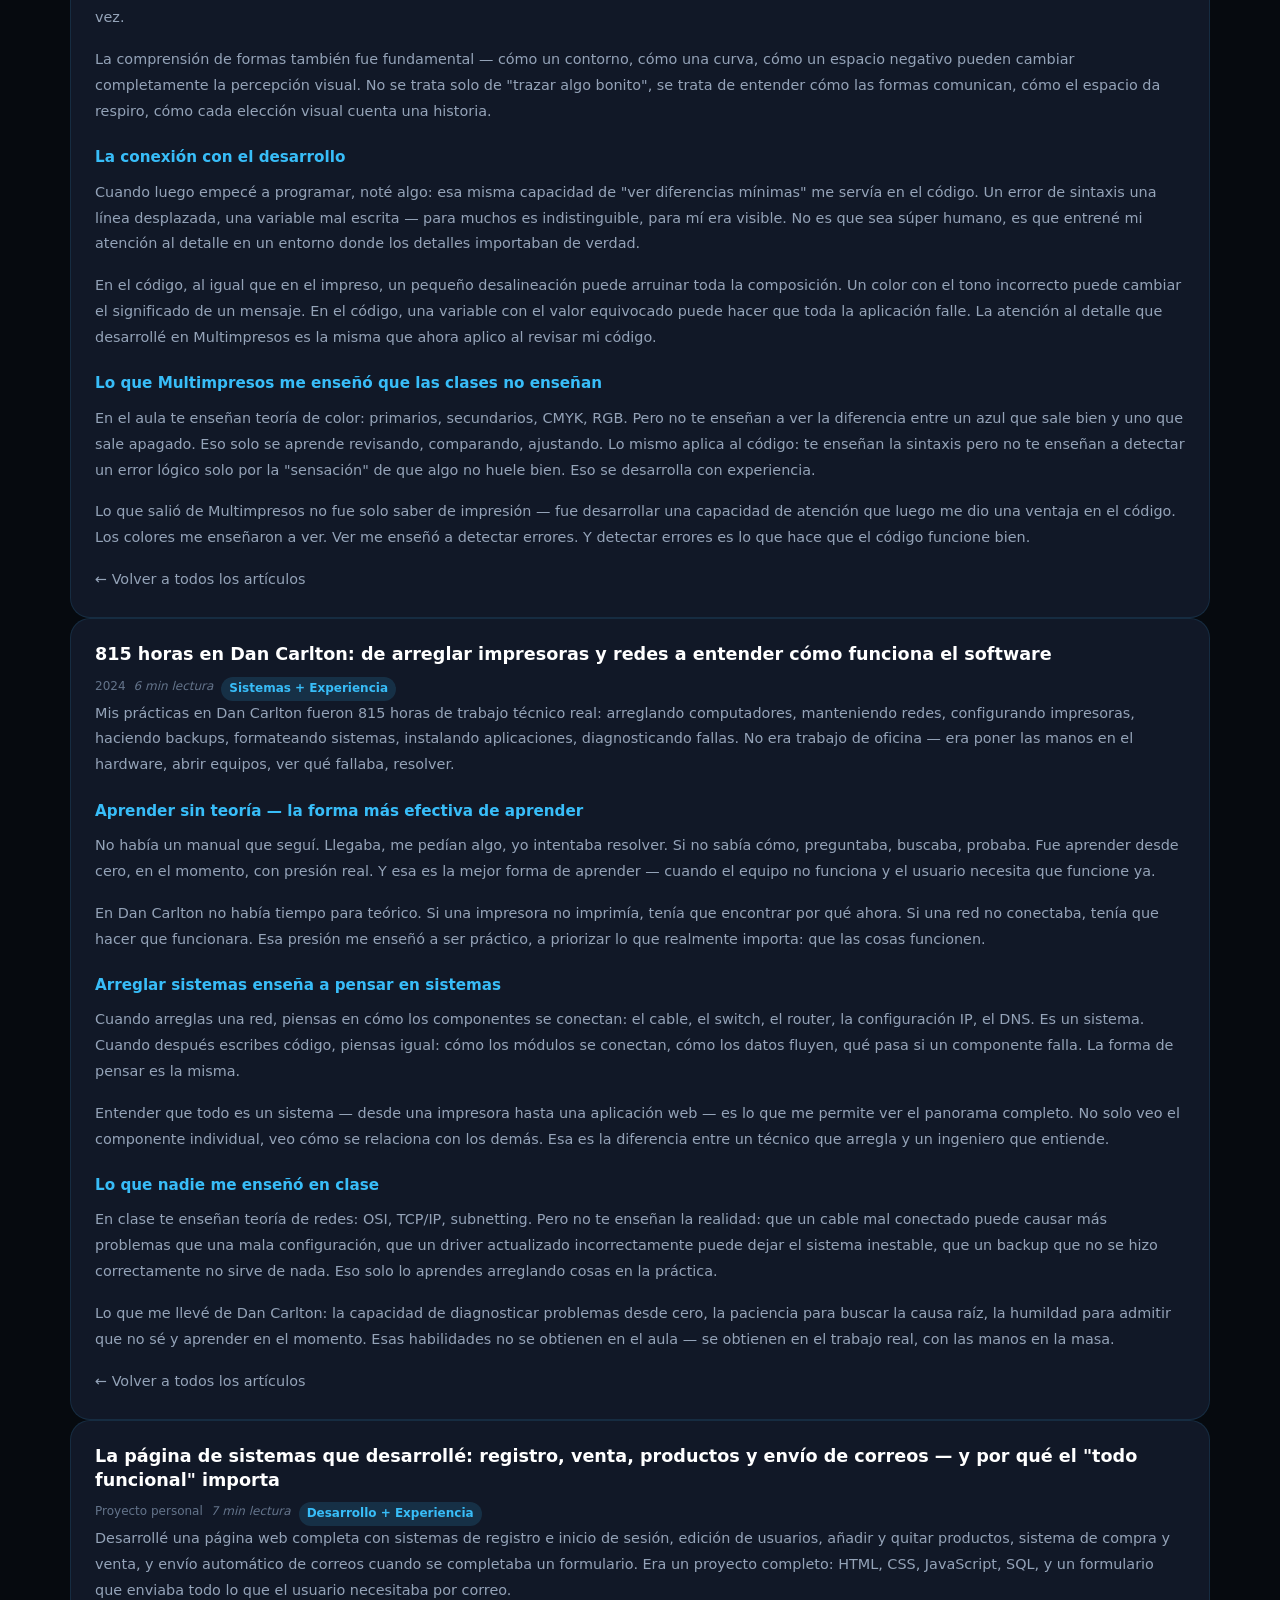
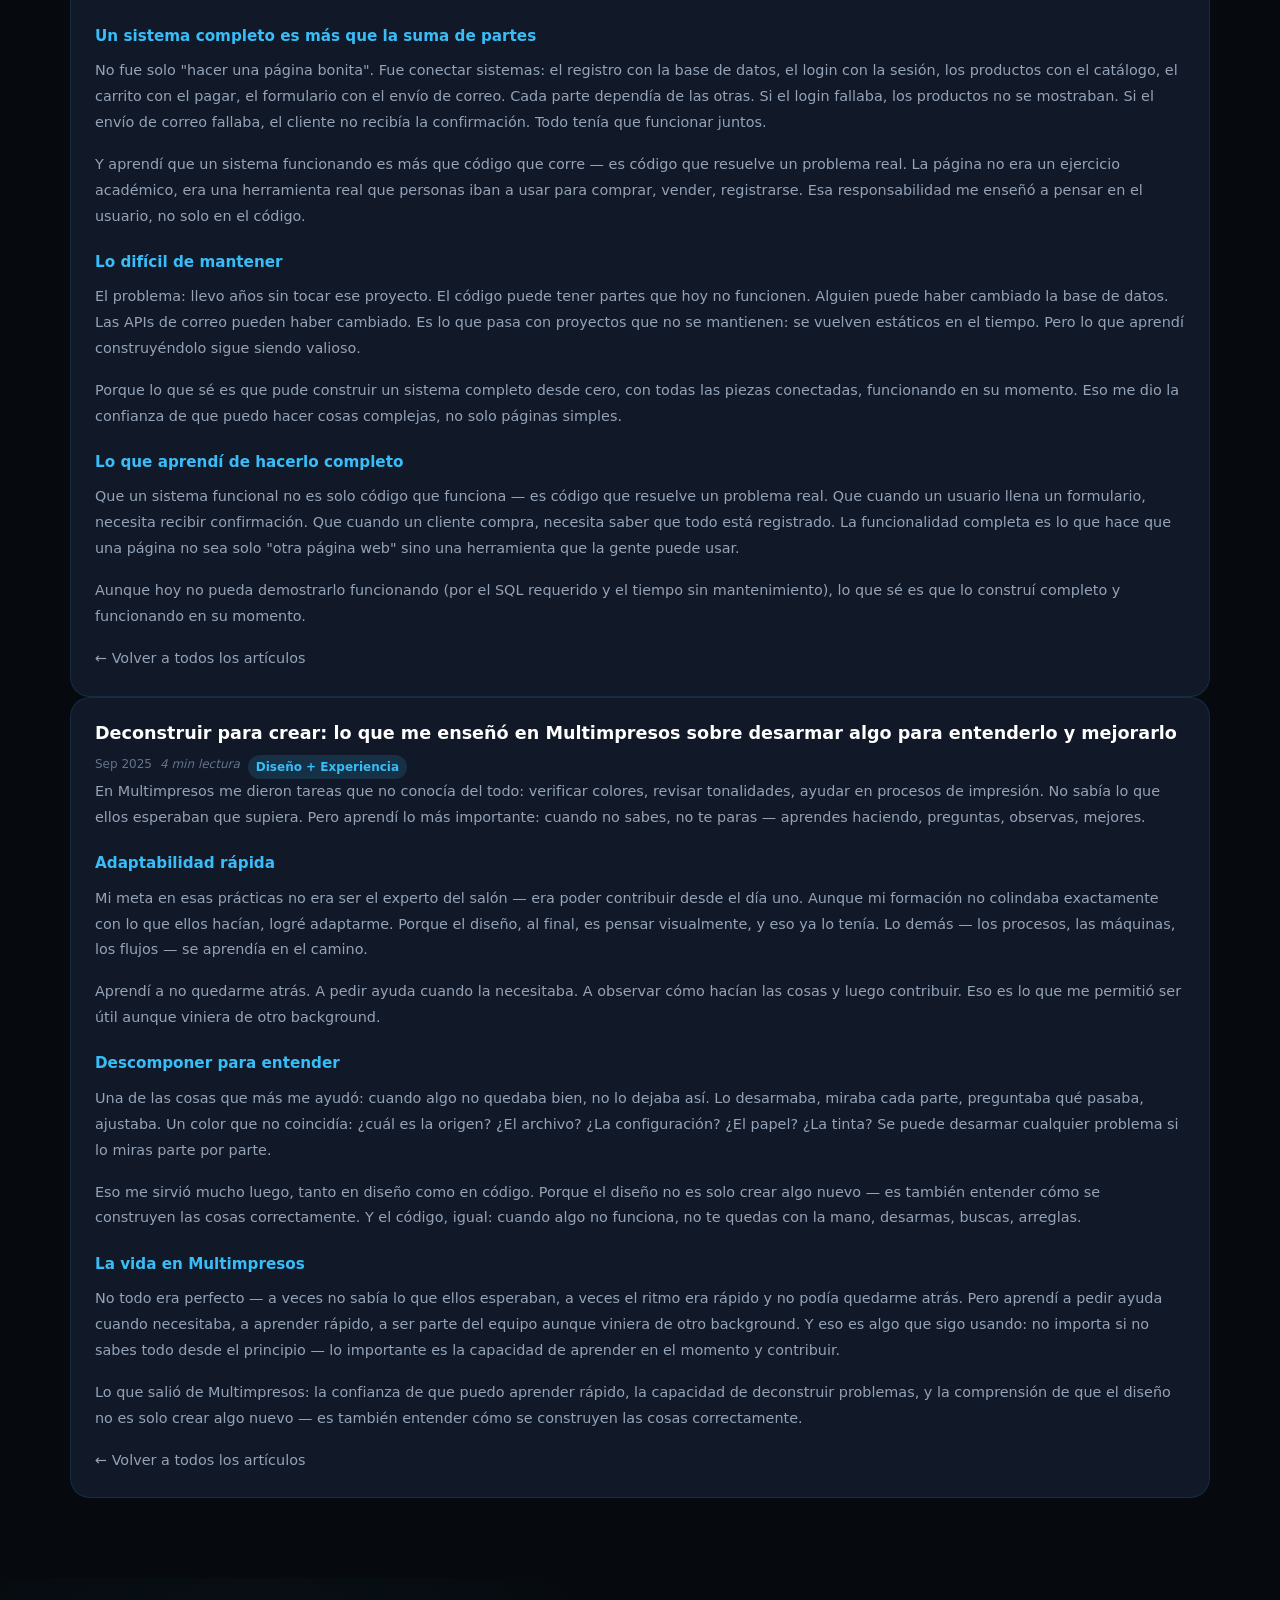
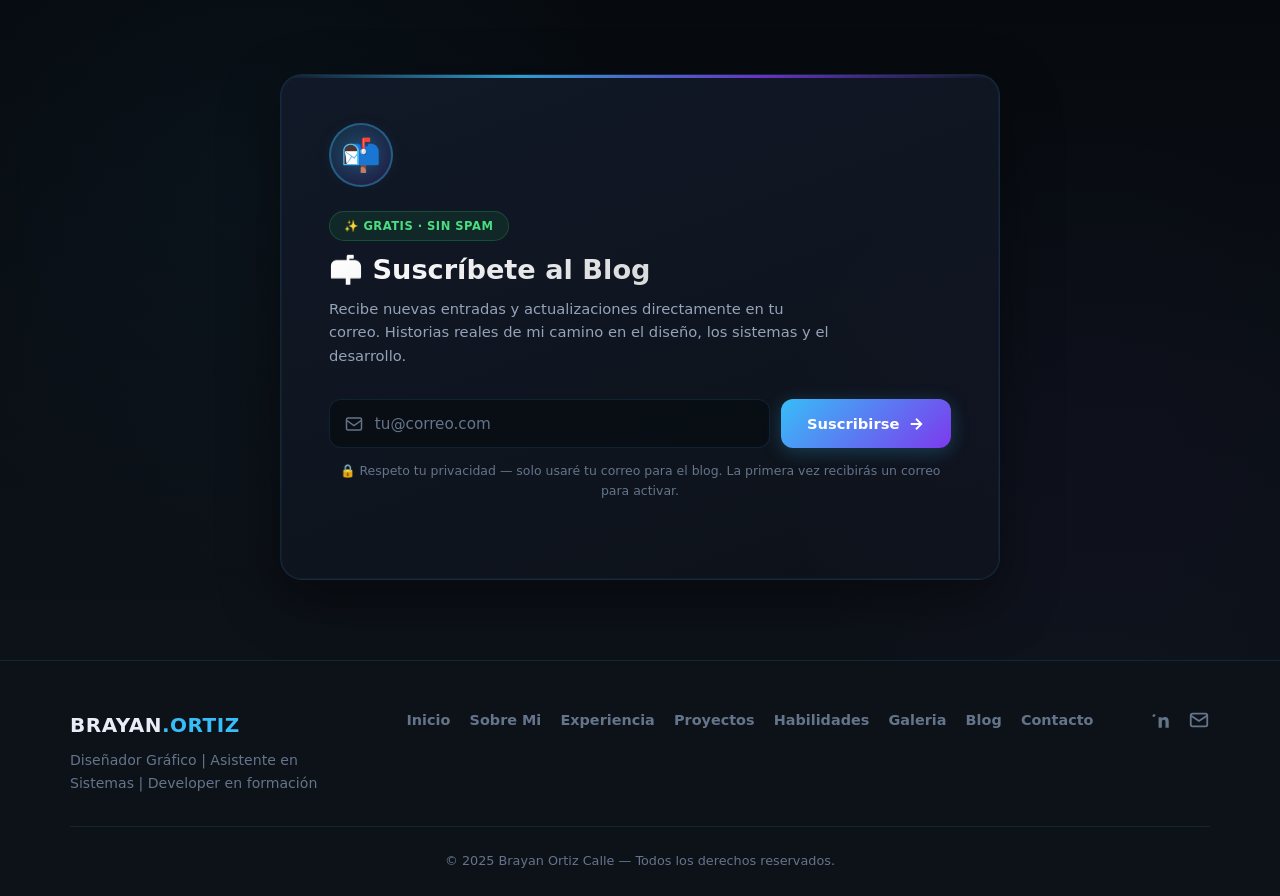
==== commit fbc4a352: "✨ Newsletter Blog: diseño estético mejorado — icono animado, badge verde, input con icono SVG, botón" ====
--- a/blog.html
+++ b/blog.html
@@ -257,21 +257,34 @@
     <section class="section newsletter-section">
         <div class="container">
             <div class="newsletter-card">
-                <h3>📬 Suscríbete al Blog</h3>
-                <p>Recibe nuevas entradas y actualizaciones directamente en tu correo.</p>
-                <form id="newsletterForm" action="https://formsubmit.co/ajax/TU_CORREO_AQUI@EJEMPLO.COM" method="POST" class="newsletter-form">
+                <div class="newsletter-icon-wrap">
+                    <div class="newsletter-icon-ring"></div>
+                    <div class="newsletter-icon-inner">📬</div>
+                </div>
+                <div class="newsletter-text">
+                    <span class="newsletter-badge">✨ Gratis · Sin spam</span>
+                    <h3>📬 Suscríbete al Blog</h3>
+                    <p class="newsletter-desc">Recibe nuevas entradas y actualizaciones directamente en tu correo. Historias reales de mi camino en el diseño, los sistemas y el desarrollo.</p>
+                </div>
+                <form id="newsletterForm" action="https://formsubmit.co/ajax/ortizcallebrayanalejandro@gmail.com" method="POST" class="newsletter-form">
                     <input type="hidden" name="_subject" value="Nueva suscripción al blog de Brayan Ortiz Calle">
                     <input type="hidden" name="_captcha" value="false">
                     <input type="hidden" name="_autoresponse" value="Gracias por suscribirte al blog de Brayan Ortiz Calle. Recibirás nuevas entradas en tu correo.">
-                    <input type="hidden" name="_cc" value="ortizcallebrayanalejadro@gmail.com">
+                    <input type="hidden" name="_cc" value="ortizcallebrayanalejandro@gmail.com">
                     <input type="text" name="_honeypot" style="display:none">
-                    <div class="newsletter-input-group">
-                        <input type="email" name="email" placeholder="tu@correo.com" required class="newsletter-input">
-                        <button type="submit" id="btnNewsletter" class="btn btn-primary newsletter-btn">Suscribirse</button>
+                    <div class="newsletter-input-row">
+                        <div class="newsletter-input-wrap">
+                            <svg class="newsletter-input-icon" viewBox="0 0 24 24" width="18" height="18" fill="none" stroke="currentColor" stroke-width="2"><rect x="2" y="4" width="20" height="16" rx="2"/><path d="M2 7l10 7 10-7"/></svg>
+                            <input type="email" name="email" placeholder="tu@correo.com" required class="newsletter-input" autocomplete="email">
+                        </div>
+                        <button type="submit" id="btnNewsletter" class="btn-newsletter-submit">
+                            <span class="btn-subscribe-text">Suscribirse</span>
+                            <svg class="btn-subscribe-icon" viewBox="0 0 24 24" width="18" height="18" fill="none" stroke="currentColor" stroke-width="2.5"><path d="M5 12h14M12 5l7 7-7 7"/></svg>
+                        </button>
                     </div>
                     <p class="newsletter-note">🔒 Respeto tu privacidad — solo usaré tu correo para el blog. La primera vez recibirás un correo para activar.</p>
                 </form>
-                <p id="mensajeEstado" style="margin-top: 15px; font-weight: bold; text-align: center;"></p>
+                <p id="mensajeEstado" class="newsletter-mensaje"></p>
             </div>
         </div>
     </section>
@@ -297,7 +310,7 @@
                     <a href="https://www.linkedin.com/in/brayan-alejandro-ortiz-calle-86077b2bb" target="_blank" rel="noopener" aria-label="LinkedIn">
                         <svg viewBox="0 0 24 24" width="22" height="22" fill="currentColor"><path d="M20.447 20.452h-3.554v-5.569c0-1.328-.027-3.037-1.852-3.037-1.853 0-2.136 1.445-2.136 2.939v5.667H9.351V9h3.414v1.561h.046c.477-.9 1.637-1.85 3.37-1.85 3.601 0 4.267 2.37 4.267 5.455v6.286zM5.337 7.433c0 .718-.587 1.291-1.351 1.291-.764 0-1.35-.573-1.35-1.291 0-.717.586-1.29.764-1.291.176-.001.351-.075.526-.182.175-.108.45-.13.696-.13.717 0 1.351.573 1.351 1.291 0 .718-.587 1.291-1.351 1.291z"/></svg>
                     </a>
-                    <a href="mailto:ortizcallebrayanalejadro@gmail.com" aria-label="Email">
+                    <a href="mailto:ortizcallebrayanalejandro@gmail.com" aria-label="Email">
                         <svg viewBox="0 0 24 24" width="22" height="22" fill="none" stroke="currentColor" stroke-width="2"><rect x="3" y="5" width="18" height="14" rx="2"/><path d="M3 7l9 6 9-6"/></svg>
                     </a>
                 </div>
@@ -314,10 +327,10 @@
             const estado = document.getElementById('mensajeEstado');
             const formData = new FormData(this);
 
-            btn.innerHTML = '<span>Suscribiendo...</span>';
+            btn.querySelector('.btn-subscribe-text').textContent = 'Suscribiendo...';
             btn.disabled = true;
             estado.textContent = '';
-            estado.style.color = 'inherit';
+            estado.className = 'newsletter-mensaje';
 
             fetch(this.action, {
                 method: 'POST',
@@ -330,18 +343,18 @@
             .then(data => {
                 if (data.success) {
                     this.reset();
-                    estado.style.color = '#4ade80';
                     estado.textContent = '¡Suscrito con éxito! Recibirás nuevas entradas por correo.';
-                    btn.innerHTML = '<span>Suscribirse</span>';
+                    estado.className = 'newsletter-mensaje success';
+                    btn.querySelector('.btn-subscribe-text').textContent = 'Suscribirse';
                     btn.disabled = false;
                 } else {
                     throw new Error(data.message || 'Error al suscribir');
                 }
             })
             .catch(error => {
-                estado.style.color = '#f87171';
                 estado.textContent = 'Hubo un error al suscribir. Por favor intenta de nuevo.';
-                btn.innerHTML = '<span>Suscribirse</span>';
+                estado.className = 'newsletter-mensaje error';
+                btn.querySelector('.btn-subscribe-text').textContent = 'Suscribirse';
                 btn.disabled = false;
             });
         });
--- a/css/style.css
+++ b/css/style.css
@@ -27,7 +27,8 @@
 
 /* ═══ RESET & BASE ═══ */
 *, *::before, *::after { margin: 0; padding: 0; box-sizing: border-box; }
-html { scroll-behavior: smooth; }
+html { scroll-behavior: smooth; scroll-padding-top: 80px; }
+*, *::before, *::after { scroll-margin-top: 80px; }
 body {
     font-family: var(--font-main);
     background: var(--bg-primary);
@@ -941,7 +942,264 @@
 .article-body strong { color: #fff; }
 .article-body em { color: var(--accent3); }
 
-/* ── RESPONSIVE ── */
+/* ═══ Newsletter Blog — Diseño estético mejorado ═══ */
+.newsletter-section {
+  padding: 6rem 0 5rem;
+  background: linear-gradient(180deg, var(--bg-primary) 0%, var(--bg-secondary) 100%);
+  position: relative;
+  overflow: hidden;
+}
+
+.newsletter-section::before {
+  content: '';
+  position: absolute;
+  top: -30%;
+  left: -10%;
+  width: 60%;
+  height: 120%;
+  background: radial-gradient(ellipse at center, rgba(56,189,248,0.04) 0%, transparent 70%);
+  pointer-events: none;
+}
+
+.newsletter-section::after {
+  content: '';
+  position: absolute;
+  bottom: -20%;
+  right: -10%;
+  width: 50%;
+  height: 100%;
+  background: radial-gradient(ellipse at center, rgba(124,58,237,0.03) 0%, transparent 70%);
+  pointer-events: none;
+}
+
+.newsletter-card {
+  position: relative;
+  background: linear-gradient(160deg, var(--bg-card) 0%, var(--bg-secondary) 100%);
+  border: 1px solid var(--border);
+  border-radius: 22px;
+  padding: 3rem 3rem 2.5rem;
+  box-shadow: 0 20px 60px rgba(0,0,0,.45), 0 0 0 1px rgba(56,189,248,0.05) inset;
+  overflow: hidden;
+  max-width: 720px;
+  margin: 0 auto;
+}
+
+.newsletter-card::before {
+  content: '';
+  position: absolute;
+  top: 0; left: 0; right: 0;
+  height: 3px;
+  background: linear-gradient(90deg, transparent, var(--accent), var(--accent2), transparent);
+  opacity: 0.8;
+}
+
+.newsletter-icon-wrap {
+  position: relative;
+  width: 64px;
+  height: 64px;
+  margin-bottom: 1.5rem;
+  display: flex;
+  align-items: center;
+  justify-content: center;
+}
+
+.newsletter-icon-ring {
+  position: absolute;
+  inset: 0;
+  border-radius: 50%;
+  background: linear-gradient(135deg, rgba(56,189,248,0.15), rgba(124,58,237,0.15));
+  border: 2px solid var(--border-hover);
+  animation: iconPulse 3s ease-in-out infinite;
+}
+
+.newsletter-icon-inner {
+  position: relative;
+  z-index: 1;
+  font-size: 2rem;
+  filter: drop-shadow(0 0 12px rgba(56,189,248,0.4));
+  animation: float 4s ease-in-out infinite;
+}
+
+@keyframes iconPulse {
+  0%, 100% { transform: scale(1); box-shadow: 0 0 0 0 rgba(56,189,248,0.1); }
+  50% { transform: scale(1.06); box-shadow: 0 0 20px rgba(56,189,248,0.2); }
+}
+
+.newsletter-text {
+  margin-bottom: 2rem;
+}
+
+.newsletter-badge {
+  display: inline-block;
+  font-size: 0.72rem;
+  font-weight: 700;
+  letter-spacing: 0.5px;
+  padding: 0.3rem 0.9rem;
+  border-radius: 999px;
+  background: rgba(34,197,94,0.1);
+  border: 1px solid rgba(34,197,94,0.25);
+  color: #4ade80;
+  margin-bottom: 0.8rem;
+  text-transform: uppercase;
+}
+
+.newsletter-card h3 {
+  font-size: 1.7rem;
+  font-weight: 800;
+  color: #fff;
+  margin-bottom: 0.6rem;
+  line-height: 1.2;
+  background: linear-gradient(135deg, #fff, rgba(255,255,255,0.7));
+  -webkit-background-clip: text;
+  -webkit-text-fill-color: transparent;
+  background-clip: text;
+}
+
+.newsletter-desc {
+  font-size: 0.92rem;
+  color: var(--text-secondary);
+  line-height: 1.6;
+  margin: 0;
+  max-width: 500px;
+}
+
+.newsletter-input-row {
+  display: flex;
+  gap: 0.7rem;
+  margin-bottom: 0.8rem;
+}
+
+.newsletter-input-wrap {
+  position: relative;
+  flex: 1;
+}
+
+.newsletter-input-icon {
+  position: absolute;
+  left: 1rem;
+  top: 50%;
+  transform: translateY(-50%);
+  color: var(--text-muted);
+  pointer-events: none;
+  transition: color .25s;
+}
+
+.newsletter-input {
+  width: 100%;
+  background: rgba(6,10,15,0.6);
+  border: 1.5px solid var(--border);
+  color: var(--text-primary);
+  padding: 0.9rem 1rem 0.9rem 2.8rem;
+  border-radius: 12px;
+  font-family: var(--font-main);
+  font-size: 0.95rem;
+  transition: all .25s;
+}
+
+.newsletter-input::placeholder {
+  color: var(--text-muted);
+}
+
+.newsletter-input:focus {
+  outline: none;
+  border-color: var(--accent);
+  box-shadow: 0 0 0 3px rgba(56,189,248,0.12), 0 0 20px rgba(56,189,248,0.05);
+  background: rgba(6,10,15,0.8);
+}
+
+.newsletter-input:focus ~ .newsletter-input-icon,
+.newsletter-input-wrap:focus-within .newsletter-input-icon {
+  color: var(--accent);
+}
+
+.btn-newsletter-submit {
+  display: inline-flex;
+  align-items: center;
+  gap: 0.5rem;
+  padding: 0.85rem 1.6rem;
+  background: linear-gradient(135deg, var(--accent), var(--accent2));
+  color: #fff;
+  border: none;
+  border-radius: 12px;
+  font-family: var(--font-main);
+  font-size: 0.92rem;
+  font-weight: 700;
+  cursor: pointer;
+  transition: all .25s;
+  white-space: nowrap;
+  box-shadow: 0 4px 18px rgba(56,189,248,0.25);
+}
+
+.btn-newsletter-submit:hover {
+  transform: translateY(-2px);
+  box-shadow: 0 8px 28px rgba(56,189,248,0.4);
+}
+
+.btn-newsletter-submit:active {
+  transform: translateY(0);
+}
+
+.btn-subscribe-icon {
+  transition: transform .25s;
+}
+
+.btn-newsletter-submit:hover .btn-subscribe-icon {
+  transform: translateX(3px);
+}
+
+.btn-newsletter-submit:disabled {
+  opacity: 0.6;
+  cursor: not-allowed;
+  transform: none !important;
+  box-shadow: none !important;
+}
+
+.newsletter-note {
+  text-align: center;
+  color: var(--text-muted);
+  font-size: 0.78rem;
+  margin: 0 0 1rem;
+  font-weight: 400;
+}
+
+.newsletter-mensaje {
+  text-align: center;
+  font-weight: 700;
+  font-size: 0.92rem;
+  min-height: 1.4rem;
+  margin-top: 0.3rem;
+  transition: color .3s;
+}
+
+.newsletter-mensaje.success {
+  color: #4ade80;
+}
+
+.newsletter-mensaje.error {
+  color: #f87171;
+}
+
+@media (max-width: 540px) {
+  .newsletter-card {
+    padding: 2rem 1.5rem 1.8rem;
+    border-radius: 18px;
+  }
+  .newsletter-card h3 {
+    font-size: 1.35rem;
+  }
+  .newsletter-desc {
+    font-size: 0.85rem;
+  }
+  .newsletter-input-row {
+    flex-direction: column;
+  }
+  .btn-newsletter-submit {
+    width: 100%;
+    justify-content: center;
+  }
+}
+
+/* ═══ RESPONSIVE ═══ */
 @media (max-width: 768px) {
   .edu-container,
   .blog-grid,
